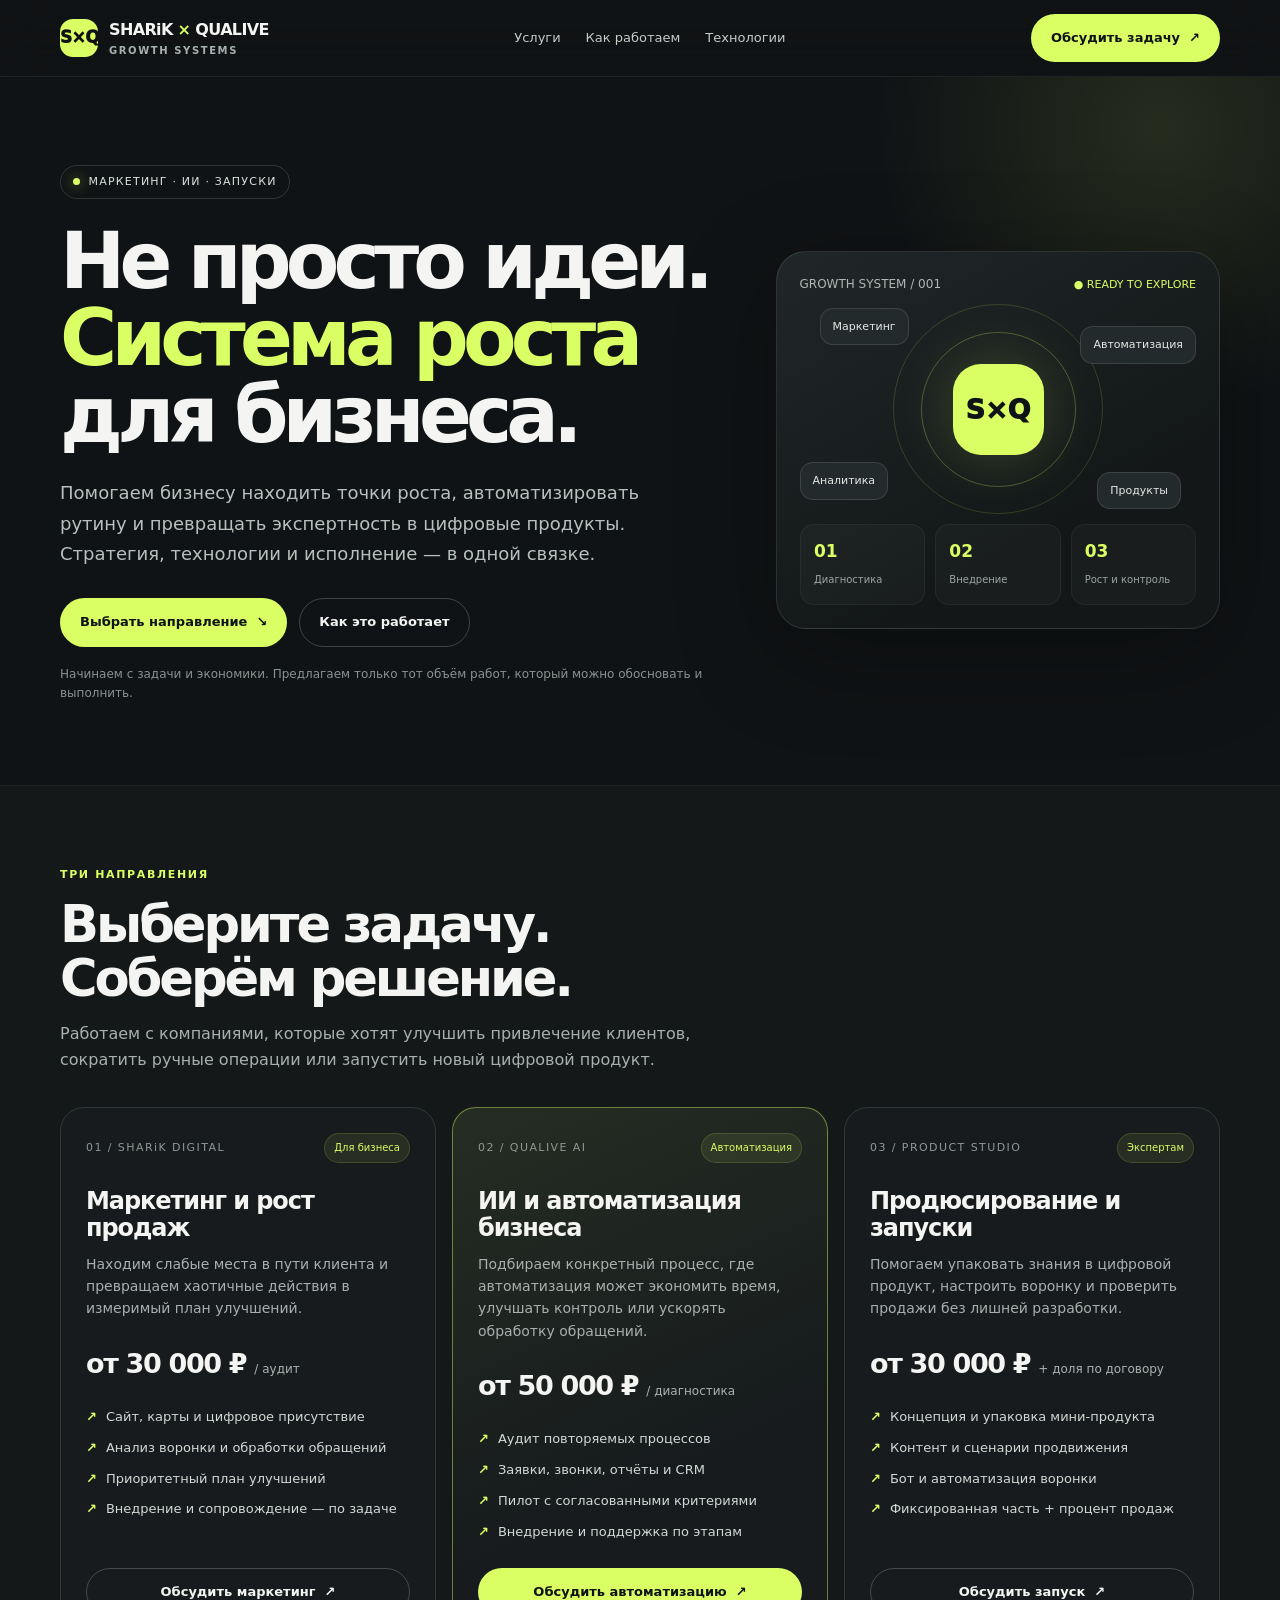
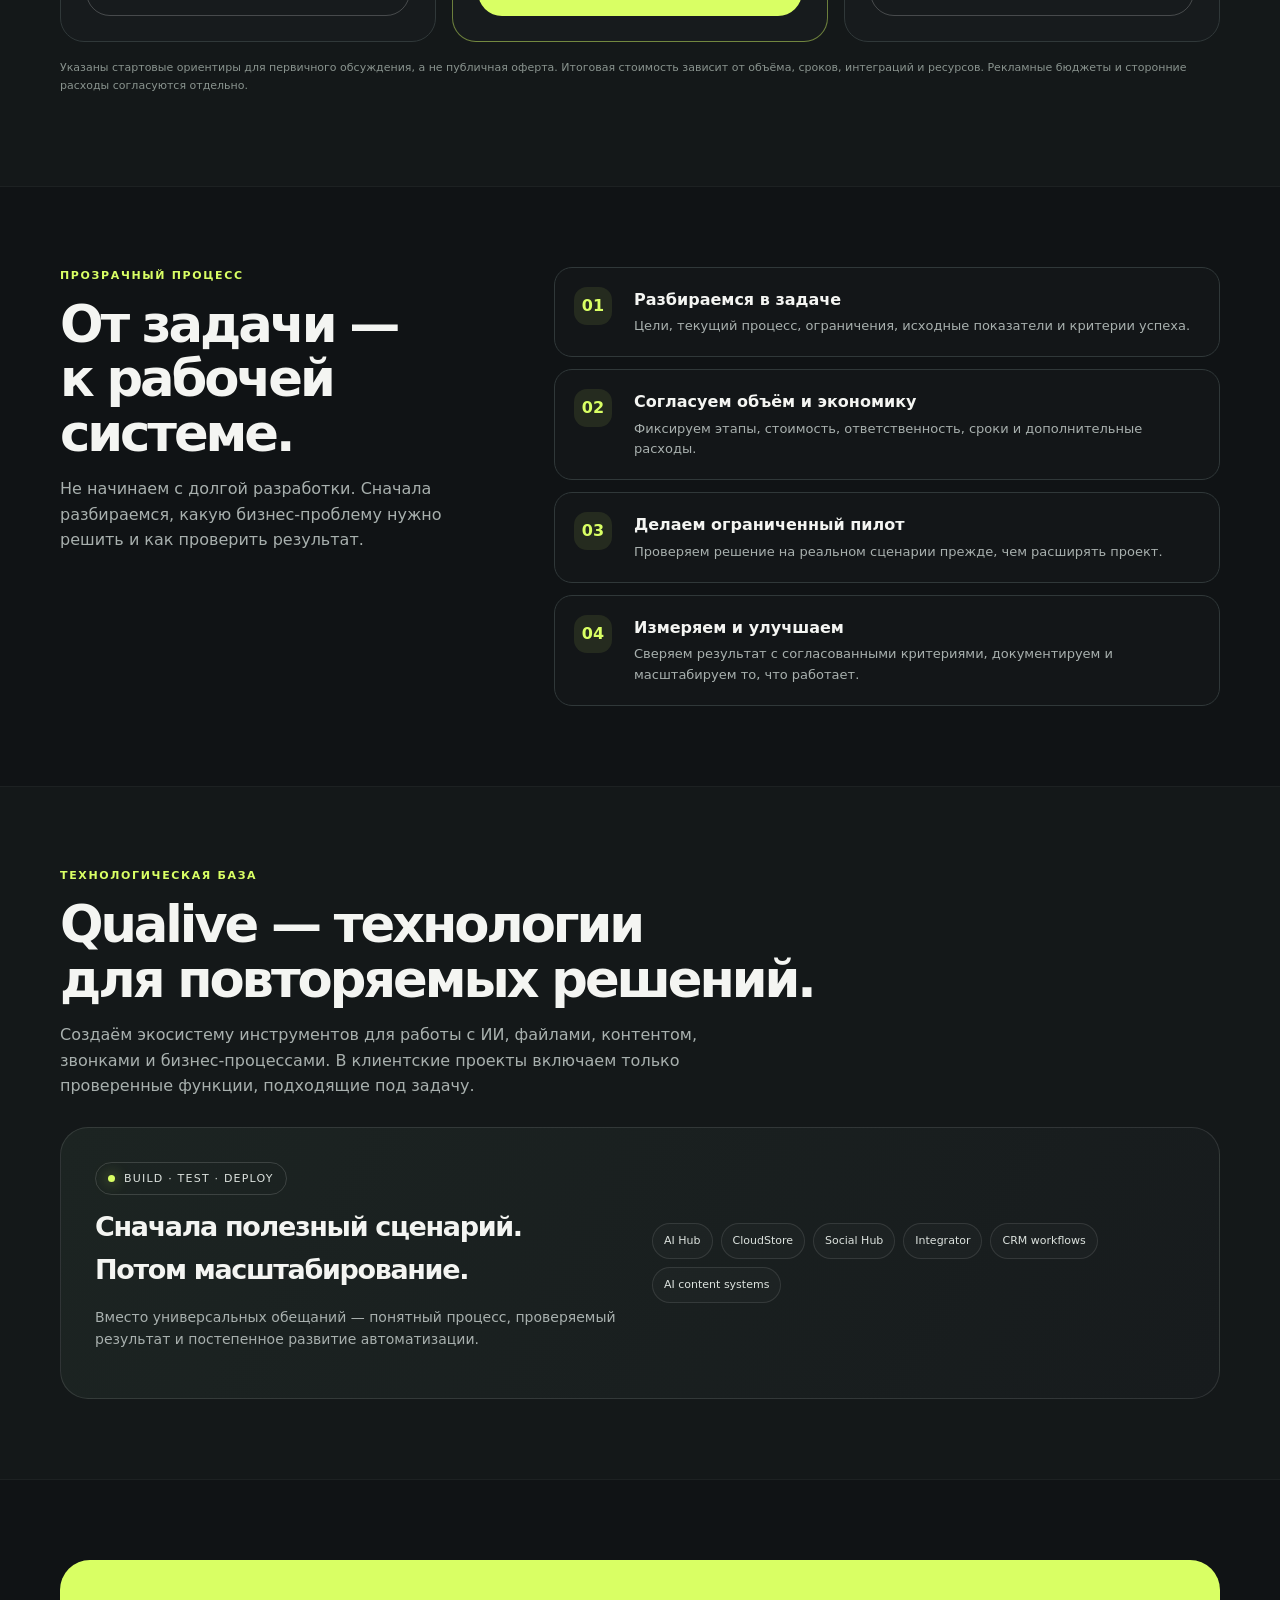
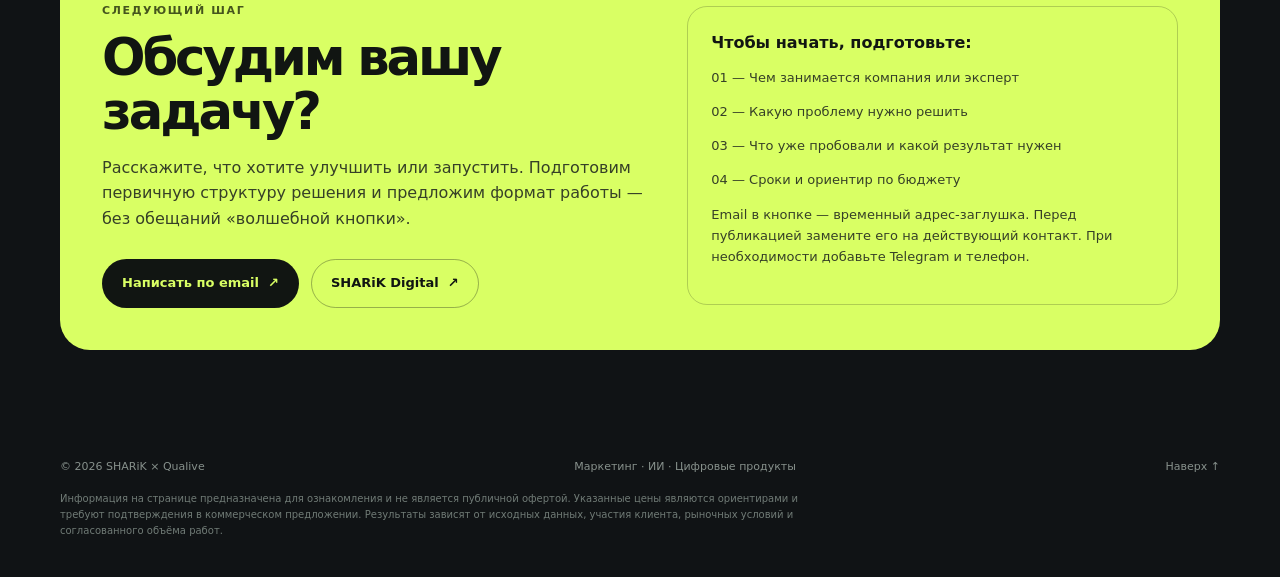
==== index.html @ 7f027841 "feat: add responsive commercial landing page for three offers" ====
<!doctype html>
<html lang="ru">
<head>
<meta charset="utf-8">
<meta name="viewport" content="width=device-width, initial-scale=1">
<meta name="theme-color" content="#101315">
<meta name="description" content="SHARiK × Qualive — маркетинг, ИИ-автоматизация и продюсирование цифровых продуктов для бизнеса.">
<title>SHARiK × Qualive — рост бизнеса</title>
<style>
:root{--bg:#101315;--panel:#171b1d;--panel2:#1d2325;--text:#f4f5f2;--muted:#a8b0ae;--line:#303839;--lime:#d9ff64;--mint:#a6e8ce;--white:#fff;--radius:24px;--max:1160px}
*{box-sizing:border-box}html{scroll-behavior:smooth}body{margin:0;background:var(--bg);color:var(--text);font:16px/1.6 Inter,ui-sans-serif,system-ui,-apple-system,BlinkMacSystemFont,"Segoe UI",sans-serif}a{color:inherit;text-decoration:none}.wrap{width:min(var(--max),calc(100% - 40px));margin:auto}.top{position:sticky;top:0;z-index:20;background:rgba(16,19,21,.88);backdrop-filter:blur(18px);border-bottom:1px solid #ffffff12}.nav{height:76px;display:flex;align-items:center;justify-content:space-between;gap:20px}.brand{display:flex;align-items:center;gap:11px;font-weight:800;letter-spacing:-.04em}.mark{display:grid;place-items:center;width:38px;height:38px;border-radius:13px;background:var(--lime);color:#111;font-weight:950;font-size:17px}.brand small{display:block;color:var(--muted);font-size:10px;letter-spacing:.16em;text-transform:uppercase;font-weight:700}.links{display:flex;align-items:center;gap:25px;color:#c5ccca;font-size:13px}.links a:hover,.textlink:hover{color:var(--lime)}.navcta,.btn{display:inline-flex;justify-content:center;align-items:center;gap:9px;border-radius:999px;padding:13px 19px;font-weight:750;font-size:13px;transition:.2s;border:1px solid transparent}.navcta,.btn.primary{background:var(--lime);color:#101315}.btn:hover,.navcta:hover{transform:translateY(-2px)}.btn.secondary{border-color:#ffffff35;color:var(--text)}.hero{padding:88px 0 70px;position:relative;overflow:hidden}.hero:before{content:"";position:absolute;width:600px;height:600px;border-radius:50%;background:radial-gradient(circle,#d9ff641b,transparent 67%);right:-180px;top:-250px;pointer-events:none}.eyebrow{display:inline-flex;align-items:center;gap:9px;border:1px solid #ffffff25;border-radius:999px;padding:7px 12px;color:#dce2de;font-size:11px;letter-spacing:.11em;text-transform:uppercase}.dot{width:7px;height:7px;border-radius:50%;background:var(--lime);box-shadow:0 0 14px #d9ff64a0}.hero-grid{display:grid;grid-template-columns:1.2fr .8fr;gap:50px;align-items:center}.hero h1{font-size:clamp(44px,6.3vw,78px);line-height:.99;letter-spacing:-.075em;max-width:780px;margin:24px 0}.hero h1 em{font-style:normal;color:var(--lime)}.lead{color:#b8c0bd;max-width:620px;font-size:18px;line-height:1.7}.actions{display:flex;gap:12px;flex-wrap:wrap;margin-top:28px}.note{color:#89928f;font-size:12px;margin-top:18px}.visual{border:1px solid #ffffff1b;border-radius:30px;background:linear-gradient(150deg,#202728,#131718 70%);padding:23px;position:relative;box-shadow:0 25px 100px #0005}.visual-head{display:flex;justify-content:space-between;align-items:center;color:#aeb7b3;font-size:12px}.status{color:var(--lime);font-size:11px}.orbit{height:230px;display:grid;place-items:center;position:relative}.ring{position:absolute;border:1px solid #d9ff6428;border-radius:50%;width:210px;height:210px}.ring.r2{width:155px;height:155px;border-color:#d9ff6445}.core{width:91px;height:91px;border-radius:28px;background:var(--lime);color:#101315;display:grid;place-items:center;font-weight:950;font-size:27px;box-shadow:0 0 60px #d9ff6433;z-index:2}.node{position:absolute;background:#222a2b;border:1px solid #ffffff1e;border-radius:13px;padding:9px 12px;font-size:11px;color:#e4e9e5}.n1{top:14px;left:20px}.n2{top:32px;right:0}.n3{bottom:24px;left:0}.n4{bottom:15px;right:15px}.metrics{display:grid;grid-template-columns:repeat(3,1fr);gap:10px}.metric{background:#ffffff07;border:1px solid #ffffff0c;border-radius:14px;padding:13px}.metric b{display:block;font-size:17px;color:var(--lime)}.metric span{font-size:10px;color:#9ca6a2}.section{padding:80px 0}.section.alt{background:#141819;border-block:1px solid #ffffff0a}.kicker{color:var(--lime);font-size:11px;text-transform:uppercase;letter-spacing:.15em;font-weight:800}.section h2{font-size:clamp(32px,4vw,52px);line-height:1.06;letter-spacing:-.06em;margin:13px 0 16px}.sub{max-width:680px;color:var(--muted);font-size:16px}.cards{display:grid;grid-template-columns:repeat(3,1fr);gap:16px;margin-top:34px}.card{background:var(--panel);border:1px solid var(--line);border-radius:var(--radius);padding:25px;display:flex;flex-direction:column;min-height:100%;position:relative;overflow:hidden}.card.featured{border-color:#d9ff6470;background:linear-gradient(155deg,#252d23,#171b1d 65%)}.card-top{display:flex;justify-content:space-between;align-items:center;gap:10px}.num{font-size:11px;color:#8e9994;letter-spacing:.13em}.pill{font-size:10px;padding:6px 9px;border-radius:999px;background:#d9ff6415;color:var(--lime);border:1px solid #d9ff6427}.card h3{font-size:24px;letter-spacing:-.045em;line-height:1.15;margin:25px 0 10px}.card p{color:var(--muted);font-size:14px;margin:0 0 17px}.price{font-size:27px;font-weight:850;letter-spacing:-.05em;margin:5px 0}.price small{font-size:12px;letter-spacing:0;color:#aab4af;font-weight:500}.list{padding:0;margin:17px 0 25px;list-style:none;display:grid;gap:10px;color:#d3d9d5;font-size:13px}.list li{display:flex;gap:9px}.list li:before{content:"↗";color:var(--lime);font-weight:800}.card .btn{margin-top:auto;width:100%}.disclaimer{color:#89938e;font-size:11px;margin-top:17px}.split{display:grid;grid-template-columns:.8fr 1.2fr;gap:50px;align-items:start}.steps{display:grid;gap:12px}.step{display:grid;grid-template-columns:45px 1fr;gap:15px;padding:19px;border:1px solid var(--line);border-radius:18px;background:#ffffff03}.stepno{width:38px;height:38px;border-radius:13px;background:#d9ff6417;color:var(--lime);display:grid;place-items:center;font-weight:800}.step h3{margin:0 0 4px;font-size:16px}.step p{margin:0;color:var(--muted);font-size:13px}.qualive{display:grid;grid-template-columns:1fr 1fr;gap:24px;align-items:center;border:1px solid #ffffff1c;background:linear-gradient(120deg,#1c2422,#171b1d);border-radius:28px;padding:34px;margin-top:28px}.qualive h3{font-size:27px;letter-spacing:-.05em;margin:10px 0}.chips{display:flex;flex-wrap:wrap;gap:8px}.chip{padding:8px 11px;border:1px solid #ffffff1b;background:#ffffff05;border-radius:999px;font-size:11px;color:#dce2de}.contact{display:grid;grid-template-columns:1fr .9fr;gap:40px;align-items:center;border-radius:30px;background:var(--lime);color:#111512;padding:42px}.contact .kicker{color:#45551d}.contact h2{margin-top:10px}.contact p{color:#364027;max-width:570px}.contact .btn.primary{background:#111512;color:var(--lime)}.contact .btn.secondary{border-color:#11151255;color:#111512}.contact-card{border:1px solid #11151235;border-radius:20px;padding:23px}.contact-card p{font-size:13px}.contact-card code{font-size:12px;word-break:break-all}.footer{padding:28px 0;color:#87918c;font-size:11px}.footer-inner{display:flex;justify-content:space-between;gap:20px;flex-wrap:wrap}.fineprint{max-width:780px;color:#707b76;font-size:10px;line-height:1.6;margin-top:15px}.reveal{animation:rise .7s both}@keyframes rise{from{opacity:0;transform:translateY(15px)}to{opacity:1;transform:translateY(0)}}@media(max-width:850px){.hero-grid,.split,.contact{grid-template-columns:1fr}.hero{padding-top:58px}.visual{max-width:540px}.cards{grid-template-columns:1fr}.card{min-height:unset}.qualive{grid-template-columns:1fr}.links{display:none}.section{padding:58px 0}.contact{padding:28px}.hero h1{font-size:clamp(43px,12vw,68px)}}@media(prefers-reduced-motion:reduce){*{scroll-behavior:auto!important;animation:none!important;transition:none!important}}
</style>
</head>
<body>
<header class="top"><div class="wrap nav">
<a class="brand" href="#top" aria-label="SHARiK Qualive — на главную"><span class="mark">S×Q</span><span>SHARiK <span style="color:var(--lime)">×</span> QUALIVE<small>growth systems</small></span></a>
<nav class="links" aria-label="Основная навигация"><a href="#offers">Услуги</a><a href="#process">Как работаем</a><a href="#qualive">Технологии</a></nav>
<a class="navcta" href="#contact">Обсудить задачу <span>↗</span></a>
</div></header>
<main id="top">
<section class="hero"><div class="wrap hero-grid">
<div class="reveal"><div class="eyebrow"><span class="dot"></span> Маркетинг · ИИ · Запуски</div>
<h1>Не просто идеи.<br><em>Система роста</em><br>для бизнеса.</h1>
<p class="lead">Помогаем бизнесу находить точки роста, автоматизировать рутину и превращать экспертность в цифровые продукты. Стратегия, технологии и исполнение — в одной связке.</p>
<div class="actions"><a class="btn primary" href="#offers">Выбрать направление <span>↘</span></a><a class="btn secondary" href="#process">Как это работает</a></div>
<p class="note">Начинаем с задачи и экономики. Предлагаем только тот объём работ, который можно обосновать и выполнить.</p></div>
<div class="visual reveal" aria-label="Схема работы маркетинга, автоматизации и продуктов"><div class="visual-head"><span>GROWTH SYSTEM / 001</span><span class="status">● READY TO EXPLORE</span></div>
<div class="orbit"><div class="ring"></div><div class="ring r2"></div><div class="core">S×Q</div><span class="node n1">Маркетинг</span><span class="node n2">Автоматизация</span><span class="node n3">Аналитика</span><span class="node n4">Продукты</span></div>
<div class="metrics"><div class="metric"><b>01</b><span>Диагностика</span></div><div class="metric"><b>02</b><span>Внедрение</span></div><div class="metric"><b>03</b><span>Рост и контроль</span></div></div></div>
</div></section>
<section class="section alt" id="offers"><div class="wrap"><div class="kicker">Три направления</div><h2>Выберите задачу.<br>Соберём решение.</h2><p class="sub">Работаем с компаниями, которые хотят улучшить привлечение клиентов, сократить ручные операции или запустить новый цифровой продукт.</p>
<div class="cards">
<article class="card"><div class="card-top"><span class="num">01 / SHARiK DIGITAL</span><span class="pill">Для бизнеса</span></div><h3>Маркетинг и рост продаж</h3><p>Находим слабые места в пути клиента и превращаем хаотичные действия в измеримый план улучшений.</p><div class="price">от 30 000 ₽ <small>/ аудит</small></div><ul class="list"><li>Сайт, карты и цифровое присутствие</li><li>Анализ воронки и обработки обращений</li><li>Приоритетный план улучшений</li><li>Внедрение и сопровождение — по задаче</li></ul><a class="btn secondary" href="#contact" data-offer="Маркетинг и рост продаж">Обсудить маркетинг <span>↗</span></a></article>
<article class="card featured"><div class="card-top"><span class="num">02 / QUALIVE AI</span><span class="pill">Автоматизация</span></div><h3>ИИ и автоматизация бизнеса</h3><p>Подбираем конкретный процесс, где автоматизация может экономить время, улучшать контроль или ускорять обработку обращений.</p><div class="price">от 50 000 ₽ <small>/ диагностика</small></div><ul class="list"><li>Аудит повторяемых процессов</li><li>Заявки, звонки, отчёты и CRM</li><li>Пилот с согласованными критериями</li><li>Внедрение и поддержка по этапам</li></ul><a class="btn primary" href="#contact" data-offer="ИИ и автоматизация бизнеса">Обсудить автоматизацию <span>↗</span></a></article>
<article class="card"><div class="card-top"><span class="num">03 / PRODUCT STUDIO</span><span class="pill">Экспертам</span></div><h3>Продюсирование и запуски</h3><p>Помогаем упаковать знания в цифровой продукт, настроить воронку и проверить продажи без лишней разработки.</p><div class="price">от 30 000 ₽ <small>+ доля по договору</small></div><ul class="list"><li>Концепция и упаковка мини-продукта</li><li>Контент и сценарии продвижения</li><li>Бот и автоматизация воронки</li><li>Фиксированная часть + процент продаж</li></ul><a class="btn secondary" href="#contact" data-offer="Продюсирование и запуски">Обсудить запуск <span>↗</span></a></article>
</div><p class="disclaimer">Указаны стартовые ориентиры для первичного обсуждения, а не публичная оферта. Итоговая стоимость зависит от объёма, сроков, интеграций и ресурсов. Рекламные бюджеты и сторонние расходы согласуются отдельно.</p>
</div></section>
<section class="section" id="process"><div class="wrap split"><div><div class="kicker">Прозрачный процесс</div><h2>От задачи —<br>к рабочей системе.</h2><p class="sub">Не начинаем с долгой разработки. Сначала разбираемся, какую бизнес-проблему нужно решить и как проверить результат.</p></div>
<div class="steps">
<div class="step"><div class="stepno">01</div><div><h3>Разбираемся в задаче</h3><p>Цели, текущий процесс, ограничения, исходные показатели и критерии успеха.</p></div></div>
<div class="step"><div class="stepno">02</div><div><h3>Согласуем объём и экономику</h3><p>Фиксируем этапы, стоимость, ответственность, сроки и дополнительные расходы.</p></div></div>
<div class="step"><div class="stepno">03</div><div><h3>Делаем ограниченный пилот</h3><p>Проверяем решение на реальном сценарии прежде, чем расширять проект.</p></div></div>
<div class="step"><div class="stepno">04</div><div><h3>Измеряем и улучшаем</h3><p>Сверяем результат с согласованными критериями, документируем и масштабируем то, что работает.</p></div></div>
</div></div></section>
<section class="section alt" id="qualive"><div class="wrap"><div class="kicker">Технологическая база</div><h2>Qualive — технологии<br>для повторяемых решений.</h2><p class="sub">Создаём экосистему инструментов для работы с ИИ, файлами, контентом, звонками и бизнес-процессами. В клиентские проекты включаем только проверенные функции, подходящие под задачу.</p>
<div class="qualive"><div><div class="eyebrow"><span class="dot"></span> BUILD · TEST · DEPLOY</div><h3>Сначала полезный сценарий.<br>Потом масштабирование.</h3><p class="sub" style="font-size:14px">Вместо универсальных обещаний — понятный процесс, проверяемый результат и постепенное развитие автоматизации.</p></div><div class="chips"><span class="chip">AI Hub</span><span class="chip">CloudStore</span><span class="chip">Social Hub</span><span class="chip">Integrator</span><span class="chip">CRM workflows</span><span class="chip">AI content systems</span></div></div>
</div></section>
<section class="section"><div class="wrap"><div class="contact" id="contact"><div><div class="kicker">Следующий шаг</div><h2>Обсудим вашу<br>задачу?</h2><p>Расскажите, что хотите улучшить или запустить. Подготовим первичную структуру решения и предложим формат работы — без обещаний «волшебной кнопки».</p><div class="actions"><a class="btn primary" href="mailto:hello@sharik-digital.ru?subject=Запрос%20на%20консультацию">Написать по email <span>↗</span></a><a class="btn secondary" href="https://sharik-digital.ru/" target="_blank" rel="noopener">SHARiK Digital <span>↗</span></a></div></div>
<div class="contact-card"><strong>Чтобы начать, подготовьте:</strong><p>01 — Чем занимается компания или эксперт</p><p>02 — Какую проблему нужно решить</p><p>03 — Что уже пробовали и какой результат нужен</p><p>04 — Сроки и ориентир по бюджету</p><p class="fineprint" style="color:#364027">Email в кнопке — временный адрес-заглушка. Перед публикацией замените его на действующий контакт. При необходимости добавьте Telegram и телефон.</p></div>
</div></div></section>
</main>
<footer class="footer"><div class="wrap"><div class="footer-inner"><span>© 2026 SHARiK × Qualive</span><span>Маркетинг · ИИ · Цифровые продукты</span><a class="textlink" href="#top">Наверх ↑</a></div><p class="fineprint">Информация на странице предназначена для ознакомления и не является публичной офертой. Указанные цены являются ориентирами и требуют подтверждения в коммерческом предложении. Результаты зависят от исходных данных, участия клиента, рыночных условий и согласованного объёма работ.</p></div></footer>
<script>
document.querySelectorAll('[data-offer]').forEach(function(link){link.addEventListener('click',function(){var offer=link.getAttribute('data-offer');var mail=document.querySelector('.contact a[href^="mailto:"]');if(mail){mail.href='mailto:hello@sharik-digital.ru?subject='+encodeURIComponent('Запрос: '+offer);}})});
</script>
</body>
</html>
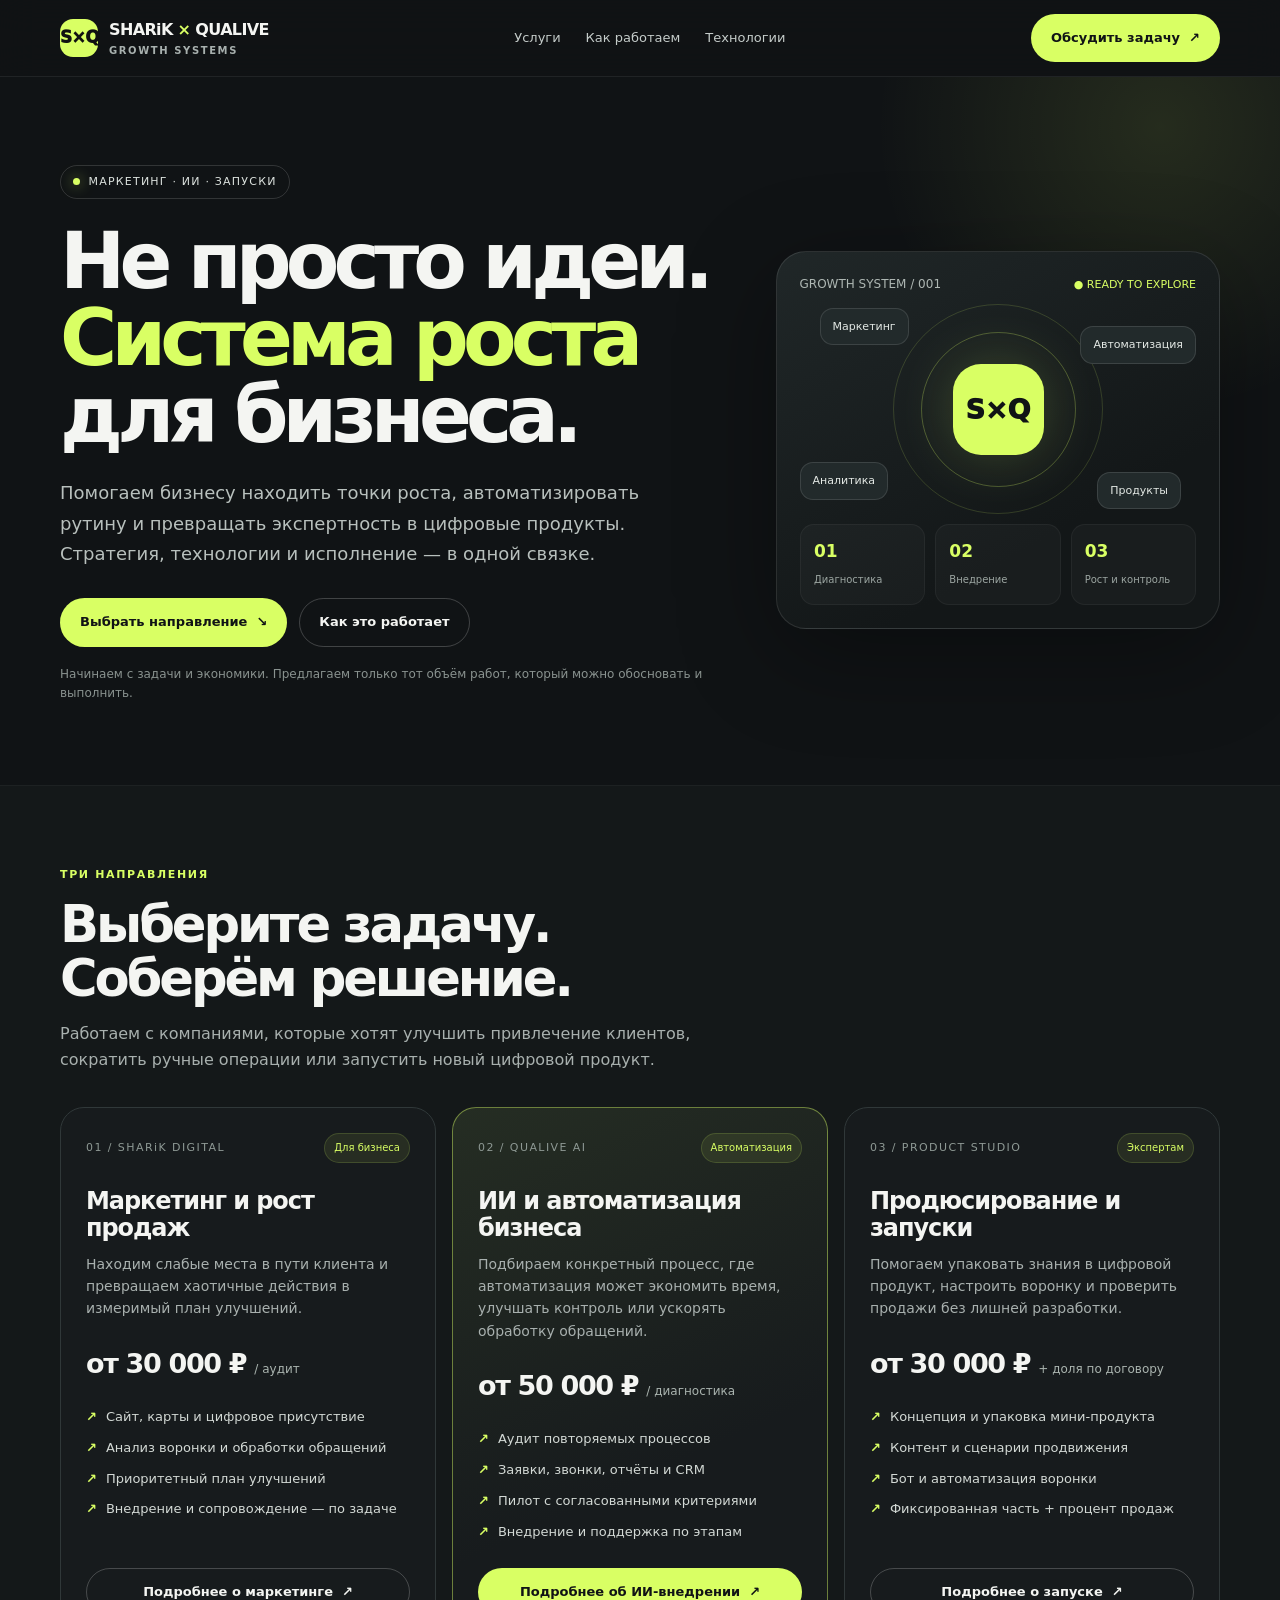
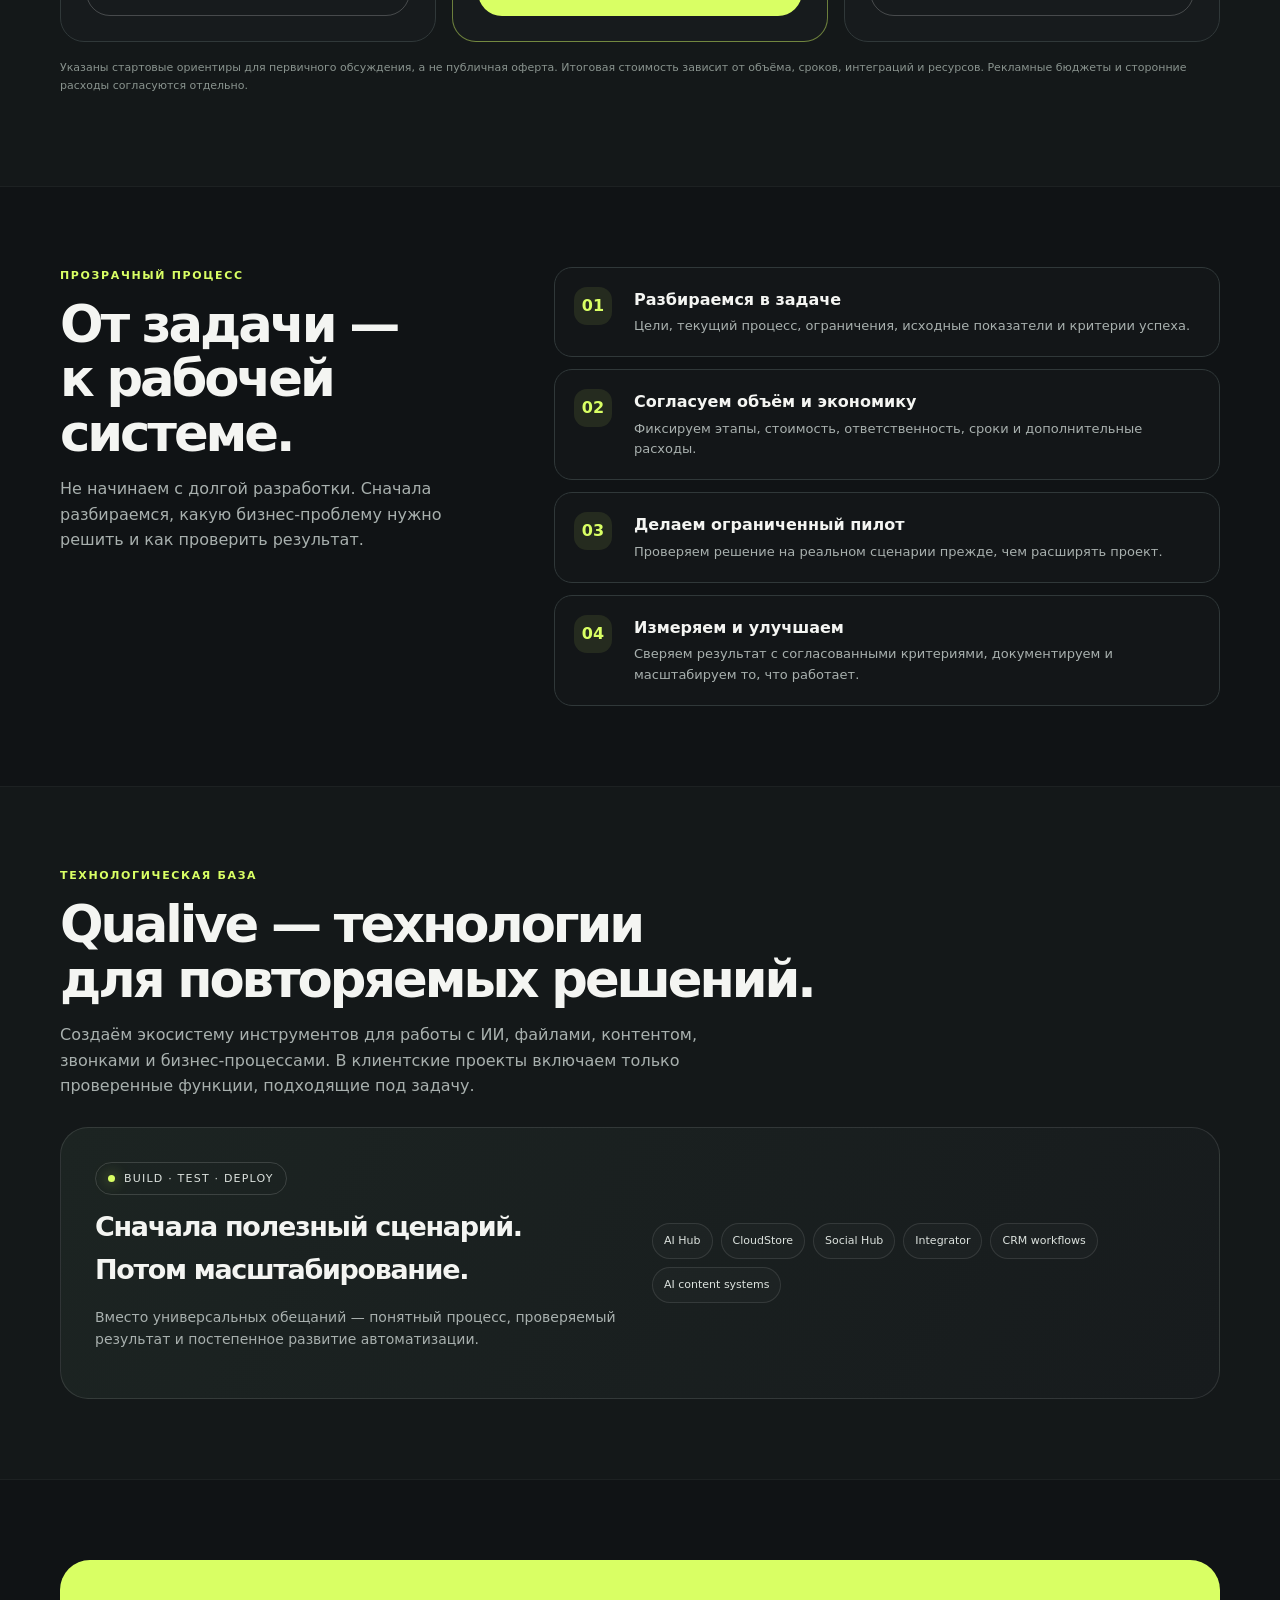
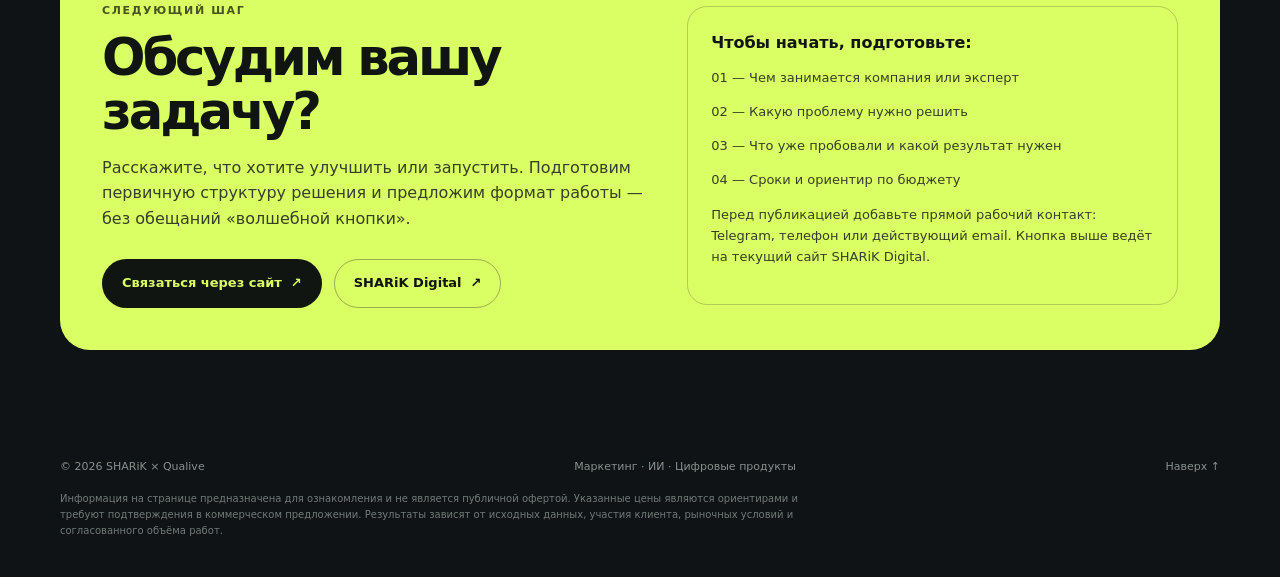
==== commit d391a989: "fix: connect offer cards and remove placeholder email" ====
--- a/index.html
+++ b/index.html
@@ -30,9 +30,9 @@
 </div></section>
 <section class="section alt" id="offers"><div class="wrap"><div class="kicker">Три направления</div><h2>Выберите задачу.<br>Соберём решение.</h2><p class="sub">Работаем с компаниями, которые хотят улучшить привлечение клиентов, сократить ручные операции или запустить новый цифровой продукт.</p>
 <div class="cards">
-<article class="card"><div class="card-top"><span class="num">01 / SHARiK DIGITAL</span><span class="pill">Для бизнеса</span></div><h3>Маркетинг и рост продаж</h3><p>Находим слабые места в пути клиента и превращаем хаотичные действия в измеримый план улучшений.</p><div class="price">от 30 000 ₽ <small>/ аудит</small></div><ul class="list"><li>Сайт, карты и цифровое присутствие</li><li>Анализ воронки и обработки обращений</li><li>Приоритетный план улучшений</li><li>Внедрение и сопровождение — по задаче</li></ul><a class="btn secondary" href="#contact" data-offer="Маркетинг и рост продаж">Обсудить маркетинг <span>↗</span></a></article>
-<article class="card featured"><div class="card-top"><span class="num">02 / QUALIVE AI</span><span class="pill">Автоматизация</span></div><h3>ИИ и автоматизация бизнеса</h3><p>Подбираем конкретный процесс, где автоматизация может экономить время, улучшать контроль или ускорять обработку обращений.</p><div class="price">от 50 000 ₽ <small>/ диагностика</small></div><ul class="list"><li>Аудит повторяемых процессов</li><li>Заявки, звонки, отчёты и CRM</li><li>Пилот с согласованными критериями</li><li>Внедрение и поддержка по этапам</li></ul><a class="btn primary" href="#contact" data-offer="ИИ и автоматизация бизнеса">Обсудить автоматизацию <span>↗</span></a></article>
-<article class="card"><div class="card-top"><span class="num">03 / PRODUCT STUDIO</span><span class="pill">Экспертам</span></div><h3>Продюсирование и запуски</h3><p>Помогаем упаковать знания в цифровой продукт, настроить воронку и проверить продажи без лишней разработки.</p><div class="price">от 30 000 ₽ <small>+ доля по договору</small></div><ul class="list"><li>Концепция и упаковка мини-продукта</li><li>Контент и сценарии продвижения</li><li>Бот и автоматизация воронки</li><li>Фиксированная часть + процент продаж</li></ul><a class="btn secondary" href="#contact" data-offer="Продюсирование и запуски">Обсудить запуск <span>↗</span></a></article>
+<article class="card"><div class="card-top"><span class="num">01 / SHARiK DIGITAL</span><span class="pill">Для бизнеса</span></div><h3>Маркетинг и рост продаж</h3><p>Находим слабые места в пути клиента и превращаем хаотичные действия в измеримый план улучшений.</p><div class="price">от 30 000 ₽ <small>/ аудит</small></div><ul class="list"><li>Сайт, карты и цифровое присутствие</li><li>Анализ воронки и обработки обращений</li><li>Приоритетный план улучшений</li><li>Внедрение и сопровождение — по задаче</li></ul><a class="btn secondary" href="dentistry.html">Подробнее о маркетинге <span>↗</span></a></article>
+<article class="card featured"><div class="card-top"><span class="num">02 / QUALIVE AI</span><span class="pill">Автоматизация</span></div><h3>ИИ и автоматизация бизнеса</h3><p>Подбираем конкретный процесс, где автоматизация может экономить время, улучшать контроль или ускорять обработку обращений.</p><div class="price">от 50 000 ₽ <small>/ диагностика</small></div><ul class="list"><li>Аудит повторяемых процессов</li><li>Заявки, звонки, отчёты и CRM</li><li>Пилот с согласованными критериями</li><li>Внедрение и поддержка по этапам</li></ul><a class="btn primary" href="ai-automation.html">Подробнее об ИИ-внедрении <span>↗</span></a></article>
+<article class="card"><div class="card-top"><span class="num">03 / PRODUCT STUDIO</span><span class="pill">Экспертам</span></div><h3>Продюсирование и запуски</h3><p>Помогаем упаковать знания в цифровой продукт, настроить воронку и проверить продажи без лишней разработки.</p><div class="price">от 30 000 ₽ <small>+ доля по договору</small></div><ul class="list"><li>Концепция и упаковка мини-продукта</li><li>Контент и сценарии продвижения</li><li>Бот и автоматизация воронки</li><li>Фиксированная часть + процент продаж</li></ul><a class="btn secondary" href="producer.html">Подробнее о запуске <span>↗</span></a></article>
 </div><p class="disclaimer">Указаны стартовые ориентиры для первичного обсуждения, а не публичная оферта. Итоговая стоимость зависит от объёма, сроков, интеграций и ресурсов. Рекламные бюджеты и сторонние расходы согласуются отдельно.</p>
 </div></section>
 <section class="section" id="process"><div class="wrap split"><div><div class="kicker">Прозрачный процесс</div><h2>От задачи —<br>к рабочей системе.</h2><p class="sub">Не начинаем с долгой разработки. Сначала разбираемся, какую бизнес-проблему нужно решить и как проверить результат.</p></div>
@@ -45,13 +45,11 @@
 <section class="section alt" id="qualive"><div class="wrap"><div class="kicker">Технологическая база</div><h2>Qualive — технологии<br>для повторяемых решений.</h2><p class="sub">Создаём экосистему инструментов для работы с ИИ, файлами, контентом, звонками и бизнес-процессами. В клиентские проекты включаем только проверенные функции, подходящие под задачу.</p>
 <div class="qualive"><div><div class="eyebrow"><span class="dot"></span> BUILD · TEST · DEPLOY</div><h3>Сначала полезный сценарий.<br>Потом масштабирование.</h3><p class="sub" style="font-size:14px">Вместо универсальных обещаний — понятный процесс, проверяемый результат и постепенное развитие автоматизации.</p></div><div class="chips"><span class="chip">AI Hub</span><span class="chip">CloudStore</span><span class="chip">Social Hub</span><span class="chip">Integrator</span><span class="chip">CRM workflows</span><span class="chip">AI content systems</span></div></div>
 </div></section>
-<section class="section"><div class="wrap"><div class="contact" id="contact"><div><div class="kicker">Следующий шаг</div><h2>Обсудим вашу<br>задачу?</h2><p>Расскажите, что хотите улучшить или запустить. Подготовим первичную структуру решения и предложим формат работы — без обещаний «волшебной кнопки».</p><div class="actions"><a class="btn primary" href="mailto:hello@sharik-digital.ru?subject=Запрос%20на%20консультацию">Написать по email <span>↗</span></a><a class="btn secondary" href="https://sharik-digital.ru/" target="_blank" rel="noopener">SHARiK Digital <span>↗</span></a></div></div>
-<div class="contact-card"><strong>Чтобы начать, подготовьте:</strong><p>01 — Чем занимается компания или эксперт</p><p>02 — Какую проблему нужно решить</p><p>03 — Что уже пробовали и какой результат нужен</p><p>04 — Сроки и ориентир по бюджету</p><p class="fineprint" style="color:#364027">Email в кнопке — временный адрес-заглушка. Перед публикацией замените его на действующий контакт. При необходимости добавьте Telegram и телефон.</p></div>
+<section class="section"><div class="wrap"><div class="contact" id="contact"><div><div class="kicker">Следующий шаг</div><h2>Обсудим вашу<br>задачу?</h2><p>Расскажите, что хотите улучшить или запустить. Подготовим первичную структуру решения и предложим формат работы — без обещаний «волшебной кнопки».</p><div class="actions"><a class="btn primary" href="https://sharik-digital.ru/">Связаться через сайт <span>↗</span></a><a class="btn secondary" href="https://sharik-digital.ru/" target="_blank" rel="noopener">SHARiK Digital <span>↗</span></a></div></div>
+<div class="contact-card"><strong>Чтобы начать, подготовьте:</strong><p>01 — Чем занимается компания или эксперт</p><p>02 — Какую проблему нужно решить</p><p>03 — Что уже пробовали и какой результат нужен</p><p>04 — Сроки и ориентир по бюджету</p><p class="fineprint" style="color:#364027">Перед публикацией добавьте прямой рабочий контакт: Telegram, телефон или действующий email. Кнопка выше ведёт на текущий сайт SHARiK Digital.</p></div>
 </div></div></section>
 </main>
 <footer class="footer"><div class="wrap"><div class="footer-inner"><span>© 2026 SHARiK × Qualive</span><span>Маркетинг · ИИ · Цифровые продукты</span><a class="textlink" href="#top">Наверх ↑</a></div><p class="fineprint">Информация на странице предназначена для ознакомления и не является публичной офертой. Указанные цены являются ориентирами и требуют подтверждения в коммерческом предложении. Результаты зависят от исходных данных, участия клиента, рыночных условий и согласованного объёма работ.</p></div></footer>
-<script>
-document.querySelectorAll('[data-offer]').forEach(function(link){link.addEventListener('click',function(){var offer=link.getAttribute('data-offer');var mail=document.querySelector('.contact a[href^="mailto:"]');if(mail){mail.href='mailto:hello@sharik-digital.ru?subject='+encodeURIComponent('Запрос: '+offer);}})});
-</script>
+
 </body>
 </html>
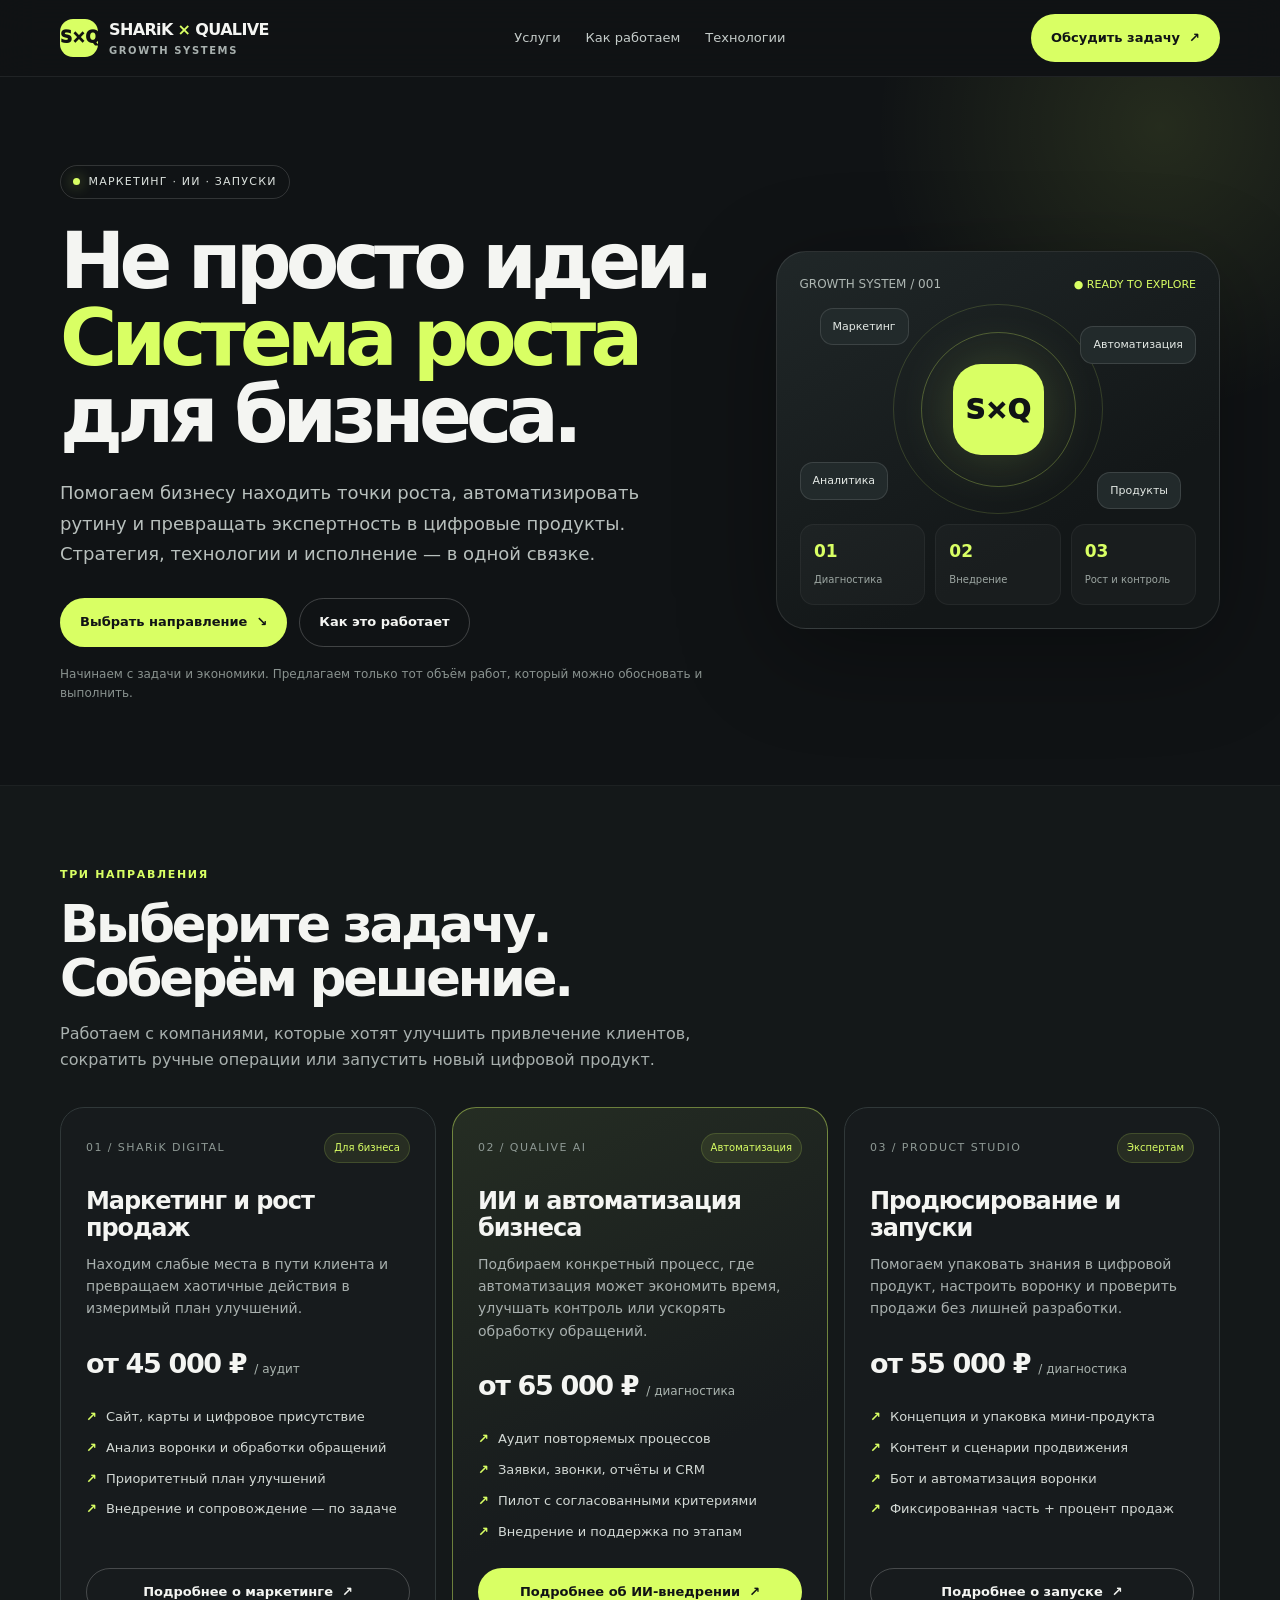
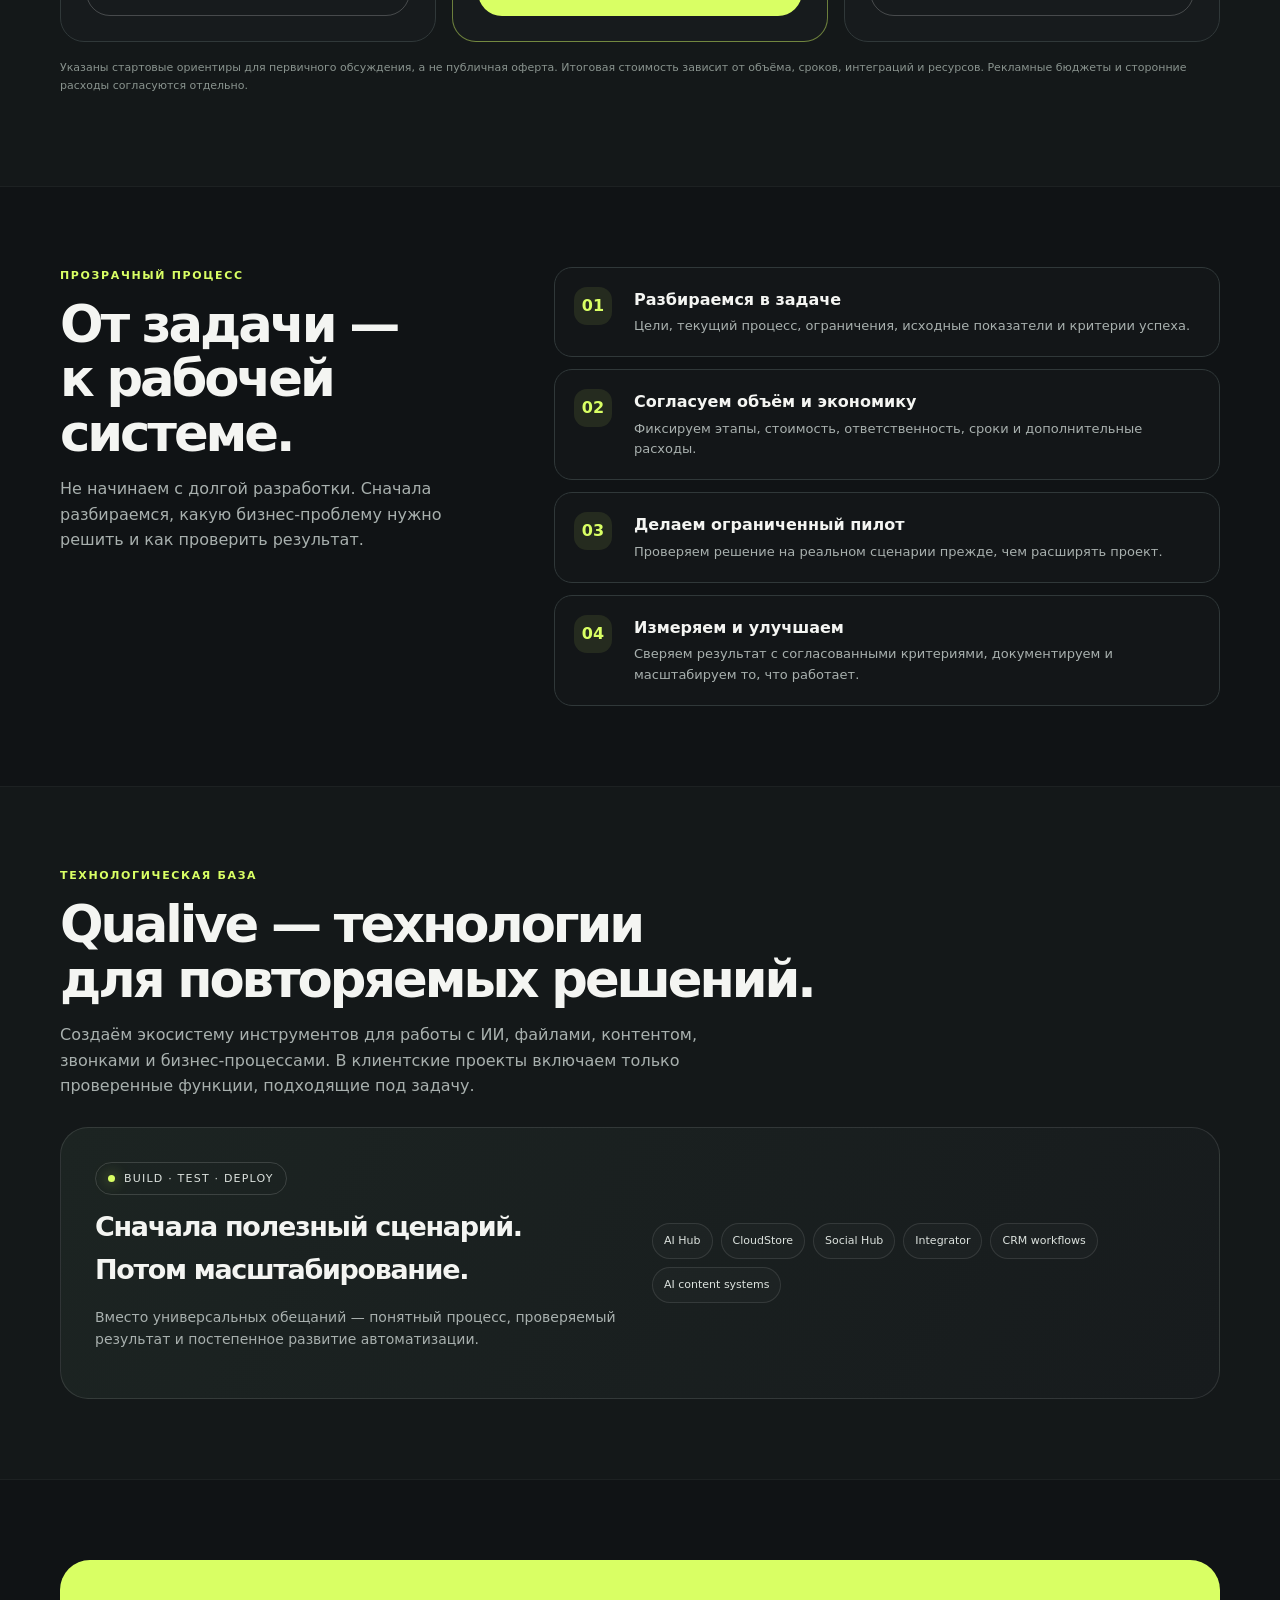
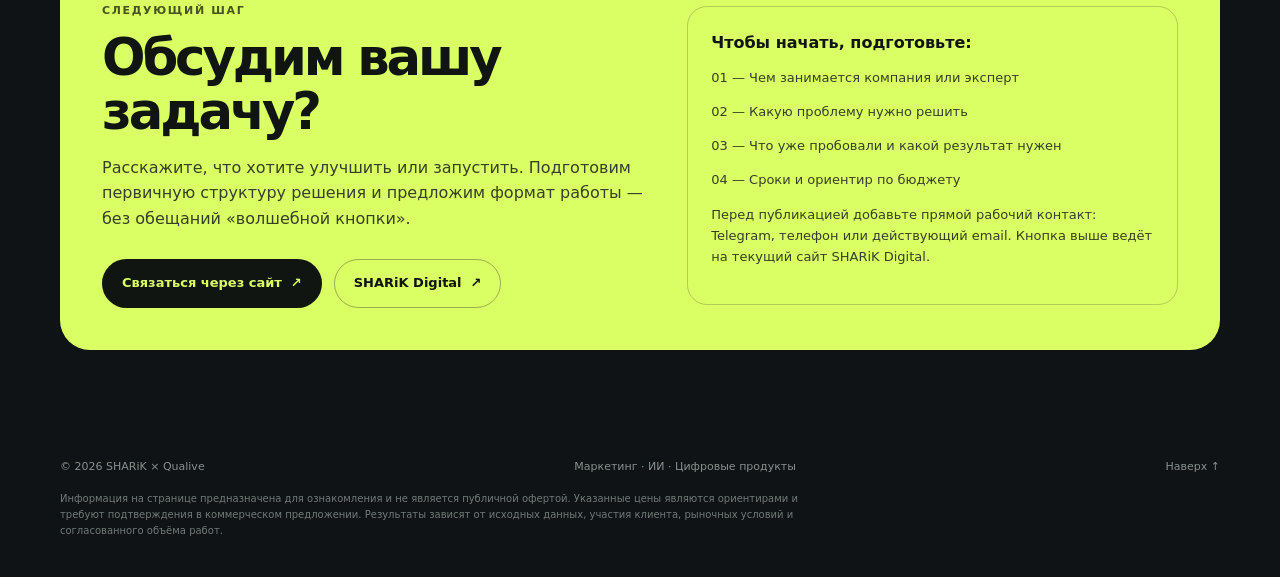
==== commit 58f6e766: "Align landing page entry prices with premium offer strategy" ====
--- a/index.html
+++ b/index.html
@@ -30,9 +30,9 @@
 </div></section>
 <section class="section alt" id="offers"><div class="wrap"><div class="kicker">Три направления</div><h2>Выберите задачу.<br>Соберём решение.</h2><p class="sub">Работаем с компаниями, которые хотят улучшить привлечение клиентов, сократить ручные операции или запустить новый цифровой продукт.</p>
 <div class="cards">
-<article class="card"><div class="card-top"><span class="num">01 / SHARiK DIGITAL</span><span class="pill">Для бизнеса</span></div><h3>Маркетинг и рост продаж</h3><p>Находим слабые места в пути клиента и превращаем хаотичные действия в измеримый план улучшений.</p><div class="price">от 30 000 ₽ <small>/ аудит</small></div><ul class="list"><li>Сайт, карты и цифровое присутствие</li><li>Анализ воронки и обработки обращений</li><li>Приоритетный план улучшений</li><li>Внедрение и сопровождение — по задаче</li></ul><a class="btn secondary" href="dentistry.html">Подробнее о маркетинге <span>↗</span></a></article>
-<article class="card featured"><div class="card-top"><span class="num">02 / QUALIVE AI</span><span class="pill">Автоматизация</span></div><h3>ИИ и автоматизация бизнеса</h3><p>Подбираем конкретный процесс, где автоматизация может экономить время, улучшать контроль или ускорять обработку обращений.</p><div class="price">от 50 000 ₽ <small>/ диагностика</small></div><ul class="list"><li>Аудит повторяемых процессов</li><li>Заявки, звонки, отчёты и CRM</li><li>Пилот с согласованными критериями</li><li>Внедрение и поддержка по этапам</li></ul><a class="btn primary" href="ai-automation.html">Подробнее об ИИ-внедрении <span>↗</span></a></article>
-<article class="card"><div class="card-top"><span class="num">03 / PRODUCT STUDIO</span><span class="pill">Экспертам</span></div><h3>Продюсирование и запуски</h3><p>Помогаем упаковать знания в цифровой продукт, настроить воронку и проверить продажи без лишней разработки.</p><div class="price">от 30 000 ₽ <small>+ доля по договору</small></div><ul class="list"><li>Концепция и упаковка мини-продукта</li><li>Контент и сценарии продвижения</li><li>Бот и автоматизация воронки</li><li>Фиксированная часть + процент продаж</li></ul><a class="btn secondary" href="producer.html">Подробнее о запуске <span>↗</span></a></article>
+<article class="card"><div class="card-top"><span class="num">01 / SHARiK DIGITAL</span><span class="pill">Для бизнеса</span></div><h3>Маркетинг и рост продаж</h3><p>Находим слабые места в пути клиента и превращаем хаотичные действия в измеримый план улучшений.</p><div class="price">от 45 000 ₽ <small>/ аудит</small></div><ul class="list"><li>Сайт, карты и цифровое присутствие</li><li>Анализ воронки и обработки обращений</li><li>Приоритетный план улучшений</li><li>Внедрение и сопровождение — по задаче</li></ul><a class="btn secondary" href="dentistry.html">Подробнее о маркетинге <span>↗</span></a></article>
+<article class="card featured"><div class="card-top"><span class="num">02 / QUALIVE AI</span><span class="pill">Автоматизация</span></div><h3>ИИ и автоматизация бизнеса</h3><p>Подбираем конкретный процесс, где автоматизация может экономить время, улучшать контроль или ускорять обработку обращений.</p><div class="price">от 65 000 ₽ <small>/ диагностика</small></div><ul class="list"><li>Аудит повторяемых процессов</li><li>Заявки, звонки, отчёты и CRM</li><li>Пилот с согласованными критериями</li><li>Внедрение и поддержка по этапам</li></ul><a class="btn primary" href="ai-automation.html">Подробнее об ИИ-внедрении <span>↗</span></a></article>
+<article class="card"><div class="card-top"><span class="num">03 / PRODUCT STUDIO</span><span class="pill">Экспертам</span></div><h3>Продюсирование и запуски</h3><p>Помогаем упаковать знания в цифровой продукт, настроить воронку и проверить продажи без лишней разработки.</p><div class="price">от 55 000 ₽ <small>/ диагностика</small></div><ul class="list"><li>Концепция и упаковка мини-продукта</li><li>Контент и сценарии продвижения</li><li>Бот и автоматизация воронки</li><li>Фиксированная часть + процент продаж</li></ul><a class="btn secondary" href="producer.html">Подробнее о запуске <span>↗</span></a></article>
 </div><p class="disclaimer">Указаны стартовые ориентиры для первичного обсуждения, а не публичная оферта. Итоговая стоимость зависит от объёма, сроков, интеграций и ресурсов. Рекламные бюджеты и сторонние расходы согласуются отдельно.</p>
 </div></section>
 <section class="section" id="process"><div class="wrap split"><div><div class="kicker">Прозрачный процесс</div><h2>От задачи —<br>к рабочей системе.</h2><p class="sub">Не начинаем с долгой разработки. Сначала разбираемся, какую бизнес-проблему нужно решить и как проверить результат.</p></div>
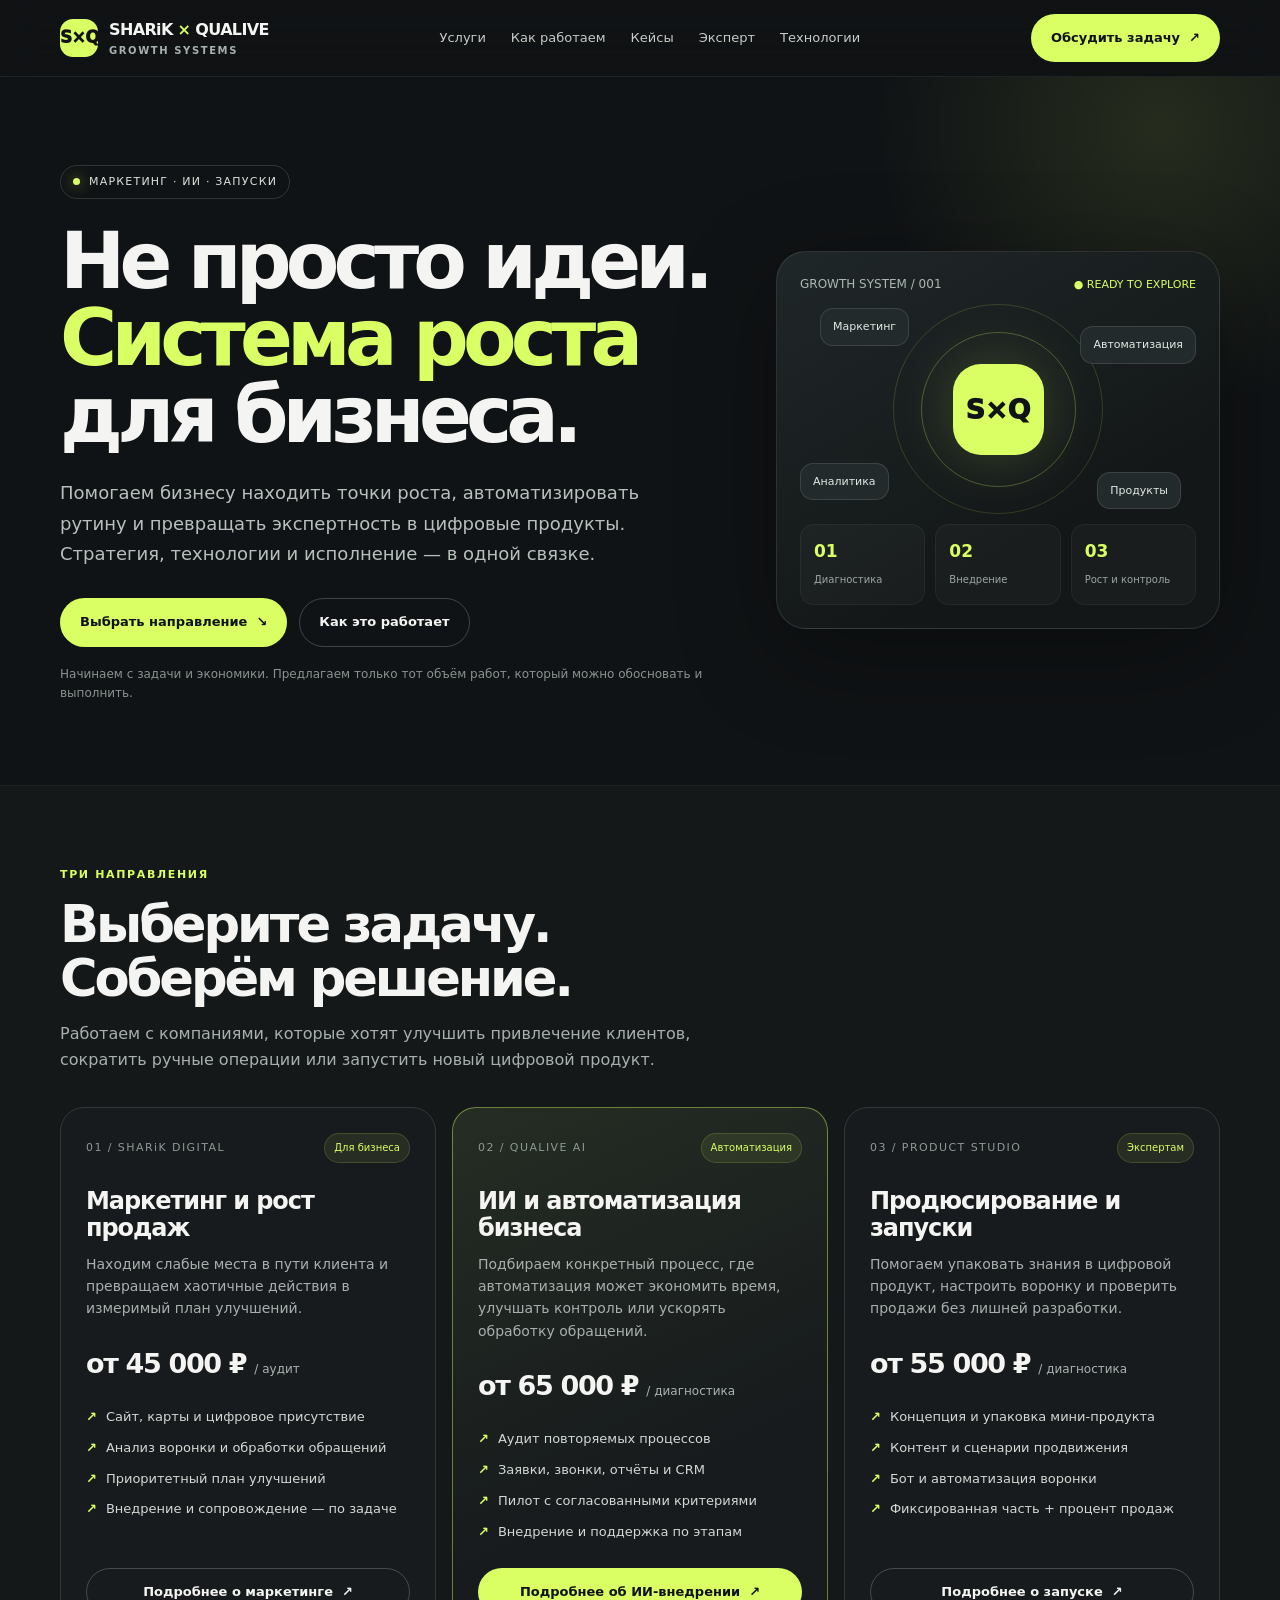
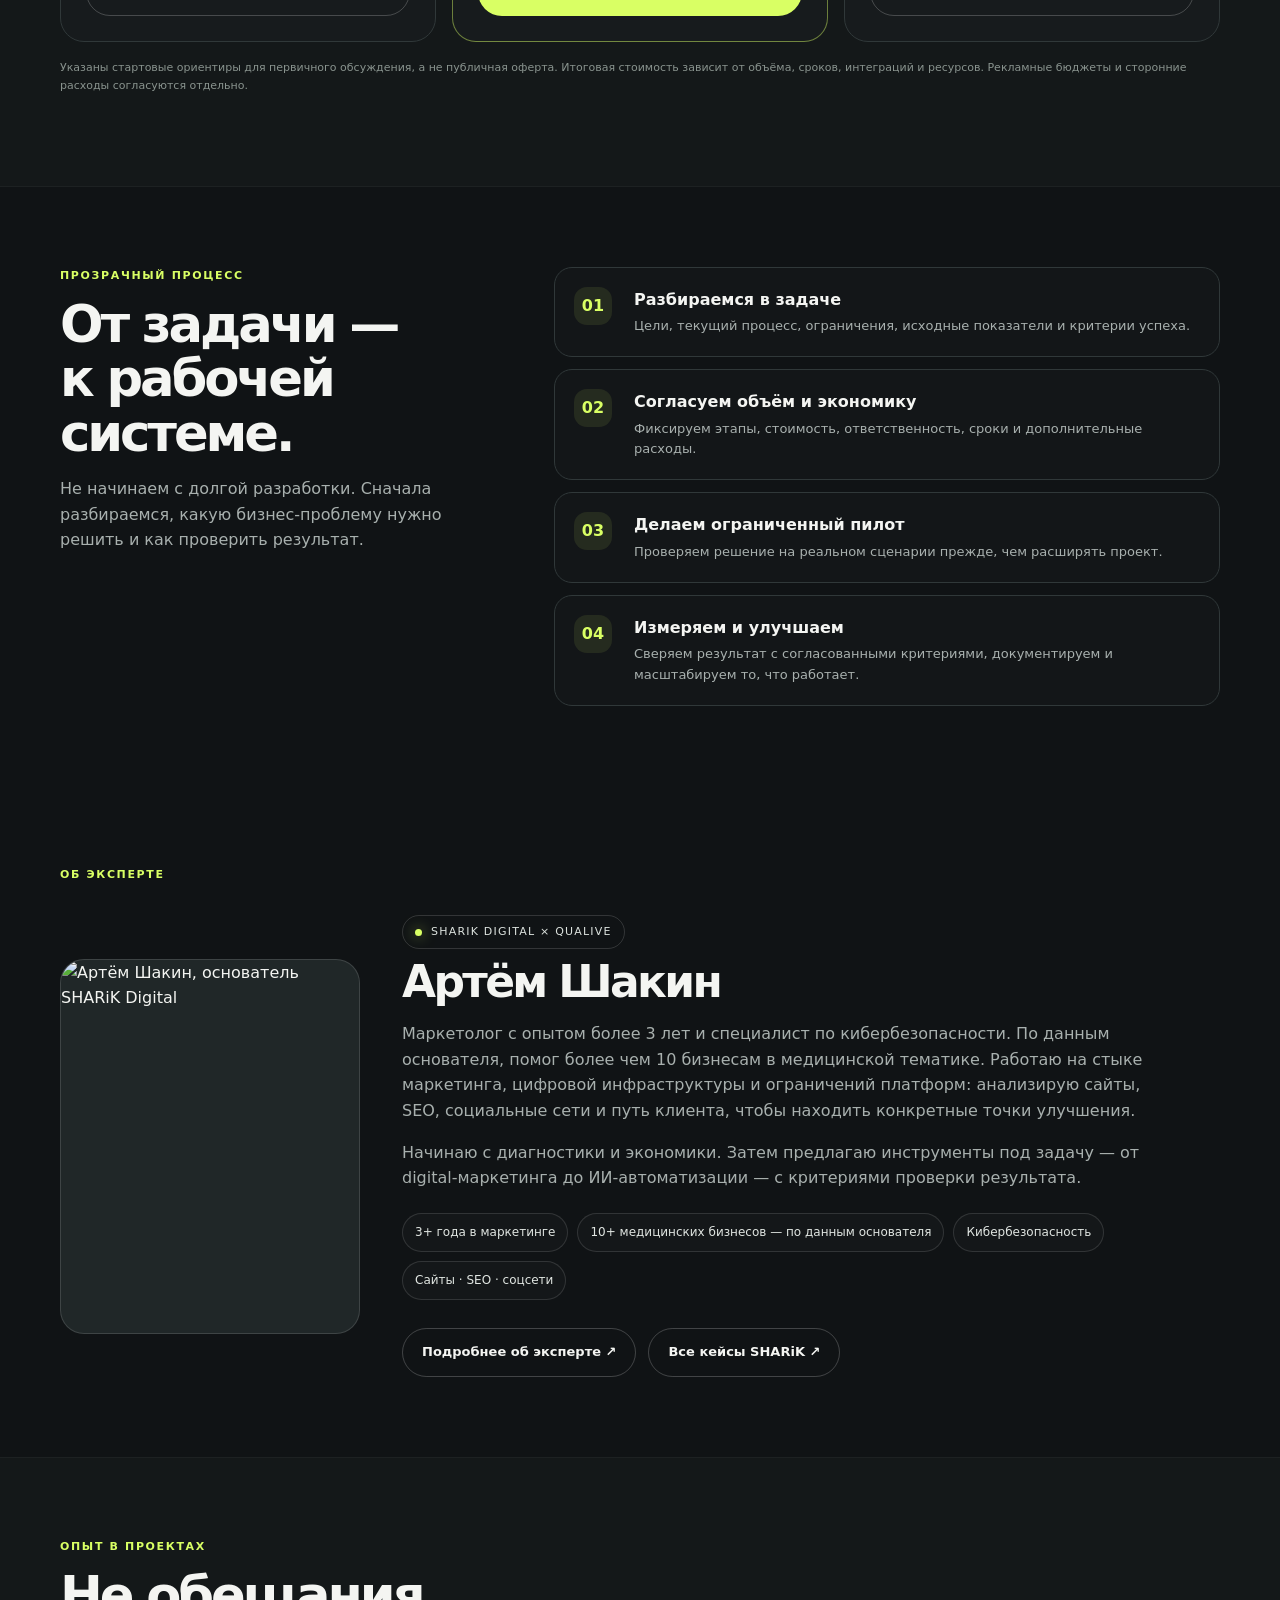
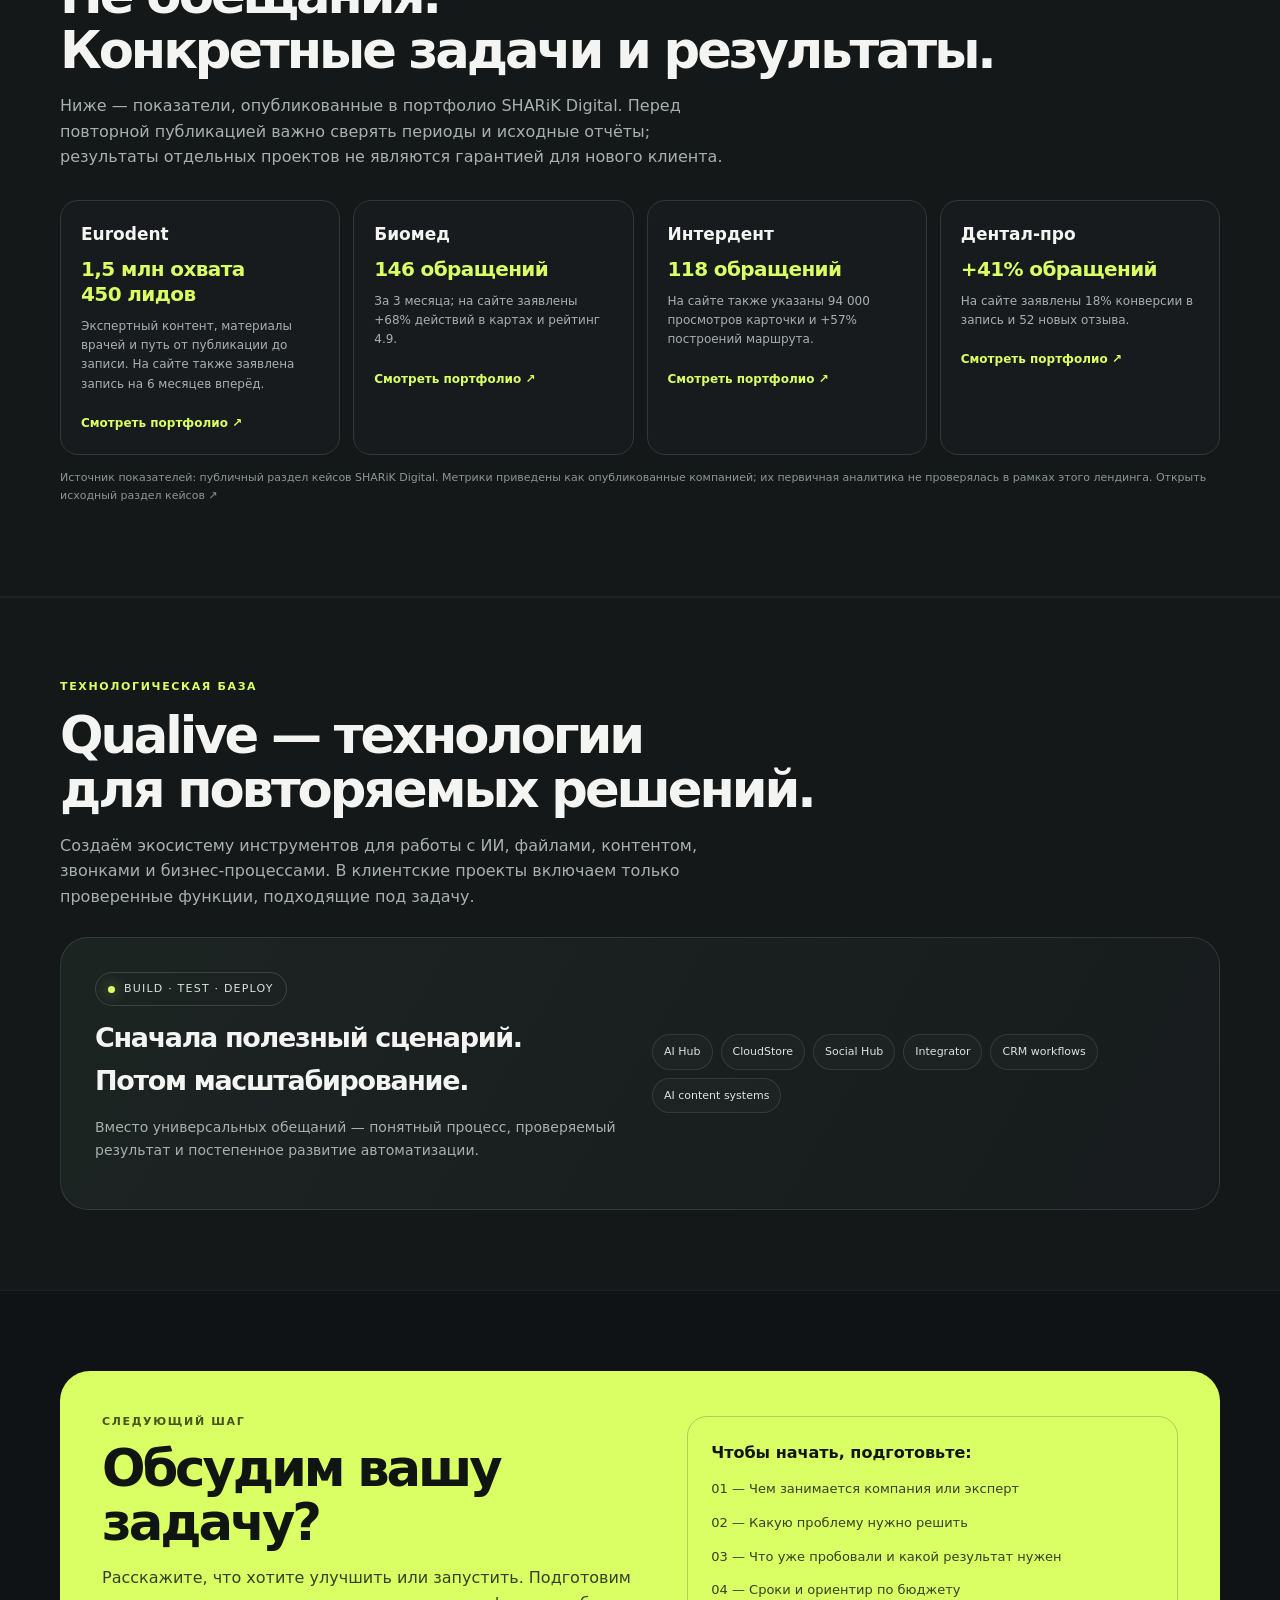
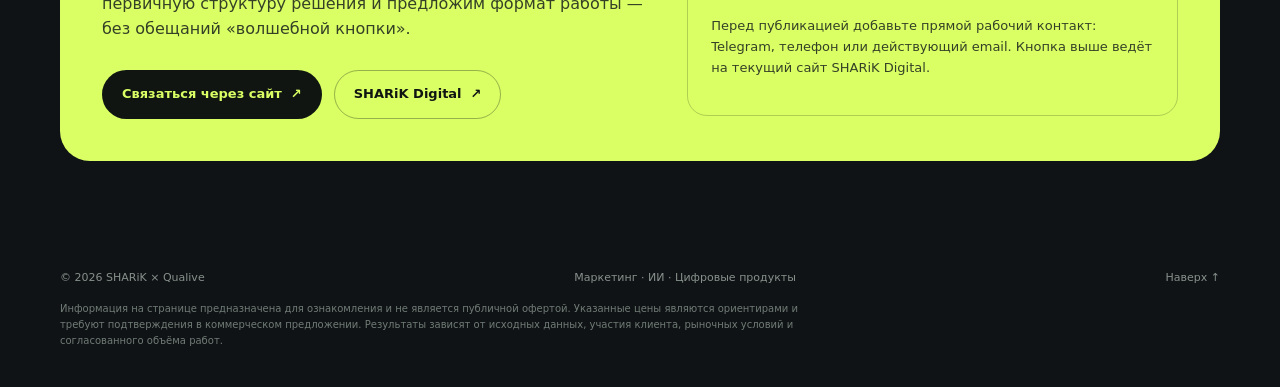
==== commit 004616c0: "Add founder portrait, biography and real SHARiK case proof to landing" ====
--- a/index.html
+++ b/index.html
@@ -8,13 +8,13 @@
 <title>SHARiK × Qualive — рост бизнеса</title>
 <style>
 :root{--bg:#101315;--panel:#171b1d;--panel2:#1d2325;--text:#f4f5f2;--muted:#a8b0ae;--line:#303839;--lime:#d9ff64;--mint:#a6e8ce;--white:#fff;--radius:24px;--max:1160px}
-*{box-sizing:border-box}html{scroll-behavior:smooth}body{margin:0;background:var(--bg);color:var(--text);font:16px/1.6 Inter,ui-sans-serif,system-ui,-apple-system,BlinkMacSystemFont,"Segoe UI",sans-serif}a{color:inherit;text-decoration:none}.wrap{width:min(var(--max),calc(100% - 40px));margin:auto}.top{position:sticky;top:0;z-index:20;background:rgba(16,19,21,.88);backdrop-filter:blur(18px);border-bottom:1px solid #ffffff12}.nav{height:76px;display:flex;align-items:center;justify-content:space-between;gap:20px}.brand{display:flex;align-items:center;gap:11px;font-weight:800;letter-spacing:-.04em}.mark{display:grid;place-items:center;width:38px;height:38px;border-radius:13px;background:var(--lime);color:#111;font-weight:950;font-size:17px}.brand small{display:block;color:var(--muted);font-size:10px;letter-spacing:.16em;text-transform:uppercase;font-weight:700}.links{display:flex;align-items:center;gap:25px;color:#c5ccca;font-size:13px}.links a:hover,.textlink:hover{color:var(--lime)}.navcta,.btn{display:inline-flex;justify-content:center;align-items:center;gap:9px;border-radius:999px;padding:13px 19px;font-weight:750;font-size:13px;transition:.2s;border:1px solid transparent}.navcta,.btn.primary{background:var(--lime);color:#101315}.btn:hover,.navcta:hover{transform:translateY(-2px)}.btn.secondary{border-color:#ffffff35;color:var(--text)}.hero{padding:88px 0 70px;position:relative;overflow:hidden}.hero:before{content:"";position:absolute;width:600px;height:600px;border-radius:50%;background:radial-gradient(circle,#d9ff641b,transparent 67%);right:-180px;top:-250px;pointer-events:none}.eyebrow{display:inline-flex;align-items:center;gap:9px;border:1px solid #ffffff25;border-radius:999px;padding:7px 12px;color:#dce2de;font-size:11px;letter-spacing:.11em;text-transform:uppercase}.dot{width:7px;height:7px;border-radius:50%;background:var(--lime);box-shadow:0 0 14px #d9ff64a0}.hero-grid{display:grid;grid-template-columns:1.2fr .8fr;gap:50px;align-items:center}.hero h1{font-size:clamp(44px,6.3vw,78px);line-height:.99;letter-spacing:-.075em;max-width:780px;margin:24px 0}.hero h1 em{font-style:normal;color:var(--lime)}.lead{color:#b8c0bd;max-width:620px;font-size:18px;line-height:1.7}.actions{display:flex;gap:12px;flex-wrap:wrap;margin-top:28px}.note{color:#89928f;font-size:12px;margin-top:18px}.visual{border:1px solid #ffffff1b;border-radius:30px;background:linear-gradient(150deg,#202728,#131718 70%);padding:23px;position:relative;box-shadow:0 25px 100px #0005}.visual-head{display:flex;justify-content:space-between;align-items:center;color:#aeb7b3;font-size:12px}.status{color:var(--lime);font-size:11px}.orbit{height:230px;display:grid;place-items:center;position:relative}.ring{position:absolute;border:1px solid #d9ff6428;border-radius:50%;width:210px;height:210px}.ring.r2{width:155px;height:155px;border-color:#d9ff6445}.core{width:91px;height:91px;border-radius:28px;background:var(--lime);color:#101315;display:grid;place-items:center;font-weight:950;font-size:27px;box-shadow:0 0 60px #d9ff6433;z-index:2}.node{position:absolute;background:#222a2b;border:1px solid #ffffff1e;border-radius:13px;padding:9px 12px;font-size:11px;color:#e4e9e5}.n1{top:14px;left:20px}.n2{top:32px;right:0}.n3{bottom:24px;left:0}.n4{bottom:15px;right:15px}.metrics{display:grid;grid-template-columns:repeat(3,1fr);gap:10px}.metric{background:#ffffff07;border:1px solid #ffffff0c;border-radius:14px;padding:13px}.metric b{display:block;font-size:17px;color:var(--lime)}.metric span{font-size:10px;color:#9ca6a2}.section{padding:80px 0}.section.alt{background:#141819;border-block:1px solid #ffffff0a}.kicker{color:var(--lime);font-size:11px;text-transform:uppercase;letter-spacing:.15em;font-weight:800}.section h2{font-size:clamp(32px,4vw,52px);line-height:1.06;letter-spacing:-.06em;margin:13px 0 16px}.sub{max-width:680px;color:var(--muted);font-size:16px}.cards{display:grid;grid-template-columns:repeat(3,1fr);gap:16px;margin-top:34px}.card{background:var(--panel);border:1px solid var(--line);border-radius:var(--radius);padding:25px;display:flex;flex-direction:column;min-height:100%;position:relative;overflow:hidden}.card.featured{border-color:#d9ff6470;background:linear-gradient(155deg,#252d23,#171b1d 65%)}.card-top{display:flex;justify-content:space-between;align-items:center;gap:10px}.num{font-size:11px;color:#8e9994;letter-spacing:.13em}.pill{font-size:10px;padding:6px 9px;border-radius:999px;background:#d9ff6415;color:var(--lime);border:1px solid #d9ff6427}.card h3{font-size:24px;letter-spacing:-.045em;line-height:1.15;margin:25px 0 10px}.card p{color:var(--muted);font-size:14px;margin:0 0 17px}.price{font-size:27px;font-weight:850;letter-spacing:-.05em;margin:5px 0}.price small{font-size:12px;letter-spacing:0;color:#aab4af;font-weight:500}.list{padding:0;margin:17px 0 25px;list-style:none;display:grid;gap:10px;color:#d3d9d5;font-size:13px}.list li{display:flex;gap:9px}.list li:before{content:"↗";color:var(--lime);font-weight:800}.card .btn{margin-top:auto;width:100%}.disclaimer{color:#89938e;font-size:11px;margin-top:17px}.split{display:grid;grid-template-columns:.8fr 1.2fr;gap:50px;align-items:start}.steps{display:grid;gap:12px}.step{display:grid;grid-template-columns:45px 1fr;gap:15px;padding:19px;border:1px solid var(--line);border-radius:18px;background:#ffffff03}.stepno{width:38px;height:38px;border-radius:13px;background:#d9ff6417;color:var(--lime);display:grid;place-items:center;font-weight:800}.step h3{margin:0 0 4px;font-size:16px}.step p{margin:0;color:var(--muted);font-size:13px}.qualive{display:grid;grid-template-columns:1fr 1fr;gap:24px;align-items:center;border:1px solid #ffffff1c;background:linear-gradient(120deg,#1c2422,#171b1d);border-radius:28px;padding:34px;margin-top:28px}.qualive h3{font-size:27px;letter-spacing:-.05em;margin:10px 0}.chips{display:flex;flex-wrap:wrap;gap:8px}.chip{padding:8px 11px;border:1px solid #ffffff1b;background:#ffffff05;border-radius:999px;font-size:11px;color:#dce2de}.contact{display:grid;grid-template-columns:1fr .9fr;gap:40px;align-items:center;border-radius:30px;background:var(--lime);color:#111512;padding:42px}.contact .kicker{color:#45551d}.contact h2{margin-top:10px}.contact p{color:#364027;max-width:570px}.contact .btn.primary{background:#111512;color:var(--lime)}.contact .btn.secondary{border-color:#11151255;color:#111512}.contact-card{border:1px solid #11151235;border-radius:20px;padding:23px}.contact-card p{font-size:13px}.contact-card code{font-size:12px;word-break:break-all}.footer{padding:28px 0;color:#87918c;font-size:11px}.footer-inner{display:flex;justify-content:space-between;gap:20px;flex-wrap:wrap}.fineprint{max-width:780px;color:#707b76;font-size:10px;line-height:1.6;margin-top:15px}.reveal{animation:rise .7s both}@keyframes rise{from{opacity:0;transform:translateY(15px)}to{opacity:1;transform:translateY(0)}}@media(max-width:850px){.hero-grid,.split,.contact{grid-template-columns:1fr}.hero{padding-top:58px}.visual{max-width:540px}.cards{grid-template-columns:1fr}.card{min-height:unset}.qualive{grid-template-columns:1fr}.links{display:none}.section{padding:58px 0}.contact{padding:28px}.hero h1{font-size:clamp(43px,12vw,68px)}}@media(prefers-reduced-motion:reduce){*{scroll-behavior:auto!important;animation:none!important;transition:none!important}}
+*{box-sizing:border-box}html{scroll-behavior:smooth}body{margin:0;background:var(--bg);color:var(--text);font:16px/1.6 Inter,ui-sans-serif,system-ui,-apple-system,BlinkMacSystemFont,"Segoe UI",sans-serif}a{color:inherit;text-decoration:none}.wrap{width:min(var(--max),calc(100% - 40px));margin:auto}.top{position:sticky;top:0;z-index:20;background:rgba(16,19,21,.88);backdrop-filter:blur(18px);border-bottom:1px solid #ffffff12}.nav{height:76px;display:flex;align-items:center;justify-content:space-between;gap:20px}.brand{display:flex;align-items:center;gap:11px;font-weight:800;letter-spacing:-.04em}.mark{display:grid;place-items:center;width:38px;height:38px;border-radius:13px;background:var(--lime);color:#111;font-weight:950;font-size:17px}.brand small{display:block;color:var(--muted);font-size:10px;letter-spacing:.16em;text-transform:uppercase;font-weight:700}.links{display:flex;align-items:center;gap:25px;color:#c5ccca;font-size:13px}.links a:hover,.textlink:hover{color:var(--lime)}.navcta,.btn{display:inline-flex;justify-content:center;align-items:center;gap:9px;border-radius:999px;padding:13px 19px;font-weight:750;font-size:13px;transition:.2s;border:1px solid transparent}.navcta,.btn.primary{background:var(--lime);color:#101315}.btn:hover,.navcta:hover{transform:translateY(-2px)}.btn.secondary{border-color:#ffffff35;color:var(--text)}.hero{padding:88px 0 70px;position:relative;overflow:hidden}.hero:before{content:"";position:absolute;width:600px;height:600px;border-radius:50%;background:radial-gradient(circle,#d9ff641b,transparent 67%);right:-180px;top:-250px;pointer-events:none}.eyebrow{display:inline-flex;align-items:center;gap:9px;border:1px solid #ffffff25;border-radius:999px;padding:7px 12px;color:#dce2de;font-size:11px;letter-spacing:.11em;text-transform:uppercase}.dot{width:7px;height:7px;border-radius:50%;background:var(--lime);box-shadow:0 0 14px #d9ff64a0}.hero-grid{display:grid;grid-template-columns:1.2fr .8fr;gap:50px;align-items:center}.hero h1{font-size:clamp(44px,6.3vw,78px);line-height:.99;letter-spacing:-.075em;max-width:780px;margin:24px 0}.hero h1 em{font-style:normal;color:var(--lime)}.lead{color:#b8c0bd;max-width:620px;font-size:18px;line-height:1.7}.actions{display:flex;gap:12px;flex-wrap:wrap;margin-top:28px}.note{color:#89928f;font-size:12px;margin-top:18px}.founder-grid{display:grid;grid-template-columns:300px 1fr;gap:42px;align-items:center;margin-top:32px}.founder-photo{width:100%;aspect-ratio:4/5;object-fit:cover;object-position:center top;border-radius:24px;border:1px solid #ffffff22;background:#202728}.founder-copy{max-width:760px}.founder-copy h3{font-size:clamp(30px,4vw,44px);letter-spacing:-.06em;line-height:1.05;margin:10px 0 16px}.founder-copy p{color:var(--muted)}.proofs{display:flex;flex-wrap:wrap;gap:9px;margin:22px 0}.proof{padding:9px 12px;border:1px solid #ffffff20;border-radius:999px;background:#ffffff05;font-size:12px;color:#e1e6e2}.case-grid{display:grid;grid-template-columns:repeat(4,1fr);gap:13px;margin-top:30px}.case-item{border:1px solid var(--line);border-radius:18px;padding:20px;background:var(--panel)}.case-item h3{margin:0 0 9px;font-size:17px}.case-item strong{display:block;color:var(--lime);font-size:20px;line-height:1.25;letter-spacing:-.03em;margin-bottom:10px}.case-item p{color:var(--muted);font-size:12px;margin:0 0 15px}.case-item a{font-size:12px;color:var(--lime);font-weight:750}.case-source{font-size:11px;color:#8c9691;margin-top:14px}.visual{border:1px solid #ffffff1b;border-radius:30px;background:linear-gradient(150deg,#202728,#131718 70%);padding:23px;position:relative;box-shadow:0 25px 100px #0005}.visual-head{display:flex;justify-content:space-between;align-items:center;color:#aeb7b3;font-size:12px}.status{color:var(--lime);font-size:11px}.orbit{height:230px;display:grid;place-items:center;position:relative}.ring{position:absolute;border:1px solid #d9ff6428;border-radius:50%;width:210px;height:210px}.ring.r2{width:155px;height:155px;border-color:#d9ff6445}.core{width:91px;height:91px;border-radius:28px;background:var(--lime);color:#101315;display:grid;place-items:center;font-weight:950;font-size:27px;box-shadow:0 0 60px #d9ff6433;z-index:2}.node{position:absolute;background:#222a2b;border:1px solid #ffffff1e;border-radius:13px;padding:9px 12px;font-size:11px;color:#e4e9e5}.n1{top:14px;left:20px}.n2{top:32px;right:0}.n3{bottom:24px;left:0}.n4{bottom:15px;right:15px}.metrics{display:grid;grid-template-columns:repeat(3,1fr);gap:10px}.metric{background:#ffffff07;border:1px solid #ffffff0c;border-radius:14px;padding:13px}.metric b{display:block;font-size:17px;color:var(--lime)}.metric span{font-size:10px;color:#9ca6a2}.section{padding:80px 0}.section.alt{background:#141819;border-block:1px solid #ffffff0a}.kicker{color:var(--lime);font-size:11px;text-transform:uppercase;letter-spacing:.15em;font-weight:800}.section h2{font-size:clamp(32px,4vw,52px);line-height:1.06;letter-spacing:-.06em;margin:13px 0 16px}.sub{max-width:680px;color:var(--muted);font-size:16px}.cards{display:grid;grid-template-columns:repeat(3,1fr);gap:16px;margin-top:34px}.card{background:var(--panel);border:1px solid var(--line);border-radius:var(--radius);padding:25px;display:flex;flex-direction:column;min-height:100%;position:relative;overflow:hidden}.card.featured{border-color:#d9ff6470;background:linear-gradient(155deg,#252d23,#171b1d 65%)}.card-top{display:flex;justify-content:space-between;align-items:center;gap:10px}.num{font-size:11px;color:#8e9994;letter-spacing:.13em}.pill{font-size:10px;padding:6px 9px;border-radius:999px;background:#d9ff6415;color:var(--lime);border:1px solid #d9ff6427}.card h3{font-size:24px;letter-spacing:-.045em;line-height:1.15;margin:25px 0 10px}.card p{color:var(--muted);font-size:14px;margin:0 0 17px}.price{font-size:27px;font-weight:850;letter-spacing:-.05em;margin:5px 0}.price small{font-size:12px;letter-spacing:0;color:#aab4af;font-weight:500}.list{padding:0;margin:17px 0 25px;list-style:none;display:grid;gap:10px;color:#d3d9d5;font-size:13px}.list li{display:flex;gap:9px}.list li:before{content:"↗";color:var(--lime);font-weight:800}.card .btn{margin-top:auto;width:100%}.disclaimer{color:#89938e;font-size:11px;margin-top:17px}.split{display:grid;grid-template-columns:.8fr 1.2fr;gap:50px;align-items:start}.steps{display:grid;gap:12px}.step{display:grid;grid-template-columns:45px 1fr;gap:15px;padding:19px;border:1px solid var(--line);border-radius:18px;background:#ffffff03}.stepno{width:38px;height:38px;border-radius:13px;background:#d9ff6417;color:var(--lime);display:grid;place-items:center;font-weight:800}.step h3{margin:0 0 4px;font-size:16px}.step p{margin:0;color:var(--muted);font-size:13px}.qualive{display:grid;grid-template-columns:1fr 1fr;gap:24px;align-items:center;border:1px solid #ffffff1c;background:linear-gradient(120deg,#1c2422,#171b1d);border-radius:28px;padding:34px;margin-top:28px}.qualive h3{font-size:27px;letter-spacing:-.05em;margin:10px 0}.chips{display:flex;flex-wrap:wrap;gap:8px}.chip{padding:8px 11px;border:1px solid #ffffff1b;background:#ffffff05;border-radius:999px;font-size:11px;color:#dce2de}.contact{display:grid;grid-template-columns:1fr .9fr;gap:40px;align-items:center;border-radius:30px;background:var(--lime);color:#111512;padding:42px}.contact .kicker{color:#45551d}.contact h2{margin-top:10px}.contact p{color:#364027;max-width:570px}.contact .btn.primary{background:#111512;color:var(--lime)}.contact .btn.secondary{border-color:#11151255;color:#111512}.contact-card{border:1px solid #11151235;border-radius:20px;padding:23px}.contact-card p{font-size:13px}.contact-card code{font-size:12px;word-break:break-all}.footer{padding:28px 0;color:#87918c;font-size:11px}.footer-inner{display:flex;justify-content:space-between;gap:20px;flex-wrap:wrap}.fineprint{max-width:780px;color:#707b76;font-size:10px;line-height:1.6;margin-top:15px}.reveal{animation:rise .7s both}@keyframes rise{from{opacity:0;transform:translateY(15px)}to{opacity:1;transform:translateY(0)}}@media(max-width:850px){.hero-grid,.split,.contact,.founder-grid{grid-template-columns:1fr}.hero{padding-top:58px}.visual{max-width:540px}.cards{grid-template-columns:1fr}.card{min-height:unset}.qualive{grid-template-columns:1fr}.links{display:none}.section{padding:58px 0}.contact{padding:28px}.hero h1{font-size:clamp(43px,12vw,68px)}.founder-photo{max-width:320px;aspect-ratio:1}.case-grid{grid-template-columns:repeat(2,1fr)}}@media(max-width:520px){.case-grid{grid-template-columns:1fr}}@media(prefers-reduced-motion:reduce){*{scroll-behavior:auto!important;animation:none!important;transition:none!important}}
 </style>
 </head>
 <body>
 <header class="top"><div class="wrap nav">
 <a class="brand" href="#top" aria-label="SHARiK Qualive — на главную"><span class="mark">S×Q</span><span>SHARiK <span style="color:var(--lime)">×</span> QUALIVE<small>growth systems</small></span></a>
-<nav class="links" aria-label="Основная навигация"><a href="#offers">Услуги</a><a href="#process">Как работаем</a><a href="#qualive">Технологии</a></nav>
+<nav class="links" aria-label="Основная навигация"><a href="#offers">Услуги</a><a href="#process">Как работаем</a><a href="#cases">Кейсы</a><a href="#founder">Эксперт</a><a href="#qualive">Технологии</a></nav>
 <a class="navcta" href="#contact">Обсудить задачу <span>↗</span></a>
 </div></header>
 <main id="top">
@@ -42,6 +42,8 @@
 <div class="step"><div class="stepno">03</div><div><h3>Делаем ограниченный пилот</h3><p>Проверяем решение на реальном сценарии прежде, чем расширять проект.</p></div></div>
 <div class="step"><div class="stepno">04</div><div><h3>Измеряем и улучшаем</h3><p>Сверяем результат с согласованными критериями, документируем и масштабируем то, что работает.</p></div></div>
 </div></div></section>
+<section class="section" id="founder"><div class="wrap"><div class="kicker">Об эксперте</div><div class="founder-grid"><img class="founder-photo" src="https://sharik-digital.ru/team/shakin-720.webp" alt="Артём Шакин, основатель SHARiK Digital" loading="lazy"><div class="founder-copy"><div class="eyebrow"><span class="dot"></span> SHARiK DIGITAL × QUALIVE</div><h3>Артём Шакин</h3><p>Маркетолог с опытом более 3 лет и специалист по кибербезопасности. По данным основателя, помог более чем 10 бизнесам в медицинской тематике. Работаю на стыке маркетинга, цифровой инфраструктуры и ограничений платформ: анализирую сайты, SEO, социальные сети и путь клиента, чтобы находить конкретные точки улучшения.</p><p>Начинаю с диагностики и экономики. Затем предлагаю инструменты под задачу — от digital-маркетинга до ИИ-автоматизации — с критериями проверки результата.</p><div class="proofs"><span class="proof">3+ года в маркетинге</span><span class="proof">10+ медицинских бизнесов — по данным основателя</span><span class="proof">Кибербезопасность</span><span class="proof">Сайты · SEO · соцсети</span></div><div class="actions"><a class="btn secondary" href="https://sharik-digital.ru/about" target="_blank" rel="noopener">Подробнее об эксперте ↗</a><a class="btn secondary" href="https://sharik-digital.ru/cases" target="_blank" rel="noopener">Все кейсы SHARiK ↗</a></div></div></div></div></section>
+<section class="section alt" id="cases"><div class="wrap"><div class="kicker">Опыт в проектах</div><h2>Не обещания.<br>Конкретные задачи и результаты.</h2><p class="sub">Ниже — показатели, опубликованные в портфолио SHARiK Digital. Перед повторной публикацией важно сверять периоды и исходные отчёты; результаты отдельных проектов не являются гарантией для нового клиента.</p><div class="case-grid"><article class="case-item"><h3>Eurodent</h3><strong>1,5 млн охвата<br>450 лидов</strong><p>Экспертный контент, материалы врачей и путь от публикации до записи. На сайте также заявлена запись на 6 месяцев вперёд.</p><a href="https://sharik-digital.ru/cases" target="_blank" rel="noopener">Смотреть портфолио ↗</a></article><article class="case-item"><h3>Биомед</h3><strong>146 обращений</strong><p>За 3 месяца; на сайте заявлены +68% действий в картах и рейтинг 4.9.</p><a href="https://sharik-digital.ru/cases" target="_blank" rel="noopener">Смотреть портфолио ↗</a></article><article class="case-item"><h3>Интердент</h3><strong>118 обращений</strong><p>На сайте также указаны 94 000 просмотров карточки и +57% построений маршрута.</p><a href="https://sharik-digital.ru/cases" target="_blank" rel="noopener">Смотреть портфолио ↗</a></article><article class="case-item"><h3>Дентал-про</h3><strong>+41% обращений</strong><p>На сайте заявлены 18% конверсии в запись и 52 новых отзыва.</p><a href="https://sharik-digital.ru/cases" target="_blank" rel="noopener">Смотреть портфолио ↗</a></article></div><p class="case-source">Источник показателей: публичный раздел кейсов SHARiK Digital. Метрики приведены как опубликованные компанией; их первичная аналитика не проверялась в рамках этого лендинга. <a class="textlink" href="https://sharik-digital.ru/cases" target="_blank" rel="noopener">Открыть исходный раздел кейсов ↗</a></p></div></section>
 <section class="section alt" id="qualive"><div class="wrap"><div class="kicker">Технологическая база</div><h2>Qualive — технологии<br>для повторяемых решений.</h2><p class="sub">Создаём экосистему инструментов для работы с ИИ, файлами, контентом, звонками и бизнес-процессами. В клиентские проекты включаем только проверенные функции, подходящие под задачу.</p>
 <div class="qualive"><div><div class="eyebrow"><span class="dot"></span> BUILD · TEST · DEPLOY</div><h3>Сначала полезный сценарий.<br>Потом масштабирование.</h3><p class="sub" style="font-size:14px">Вместо универсальных обещаний — понятный процесс, проверяемый результат и постепенное развитие автоматизации.</p></div><div class="chips"><span class="chip">AI Hub</span><span class="chip">CloudStore</span><span class="chip">Social Hub</span><span class="chip">Integrator</span><span class="chip">CRM workflows</span><span class="chip">AI content systems</span></div></div>
 </div></section>
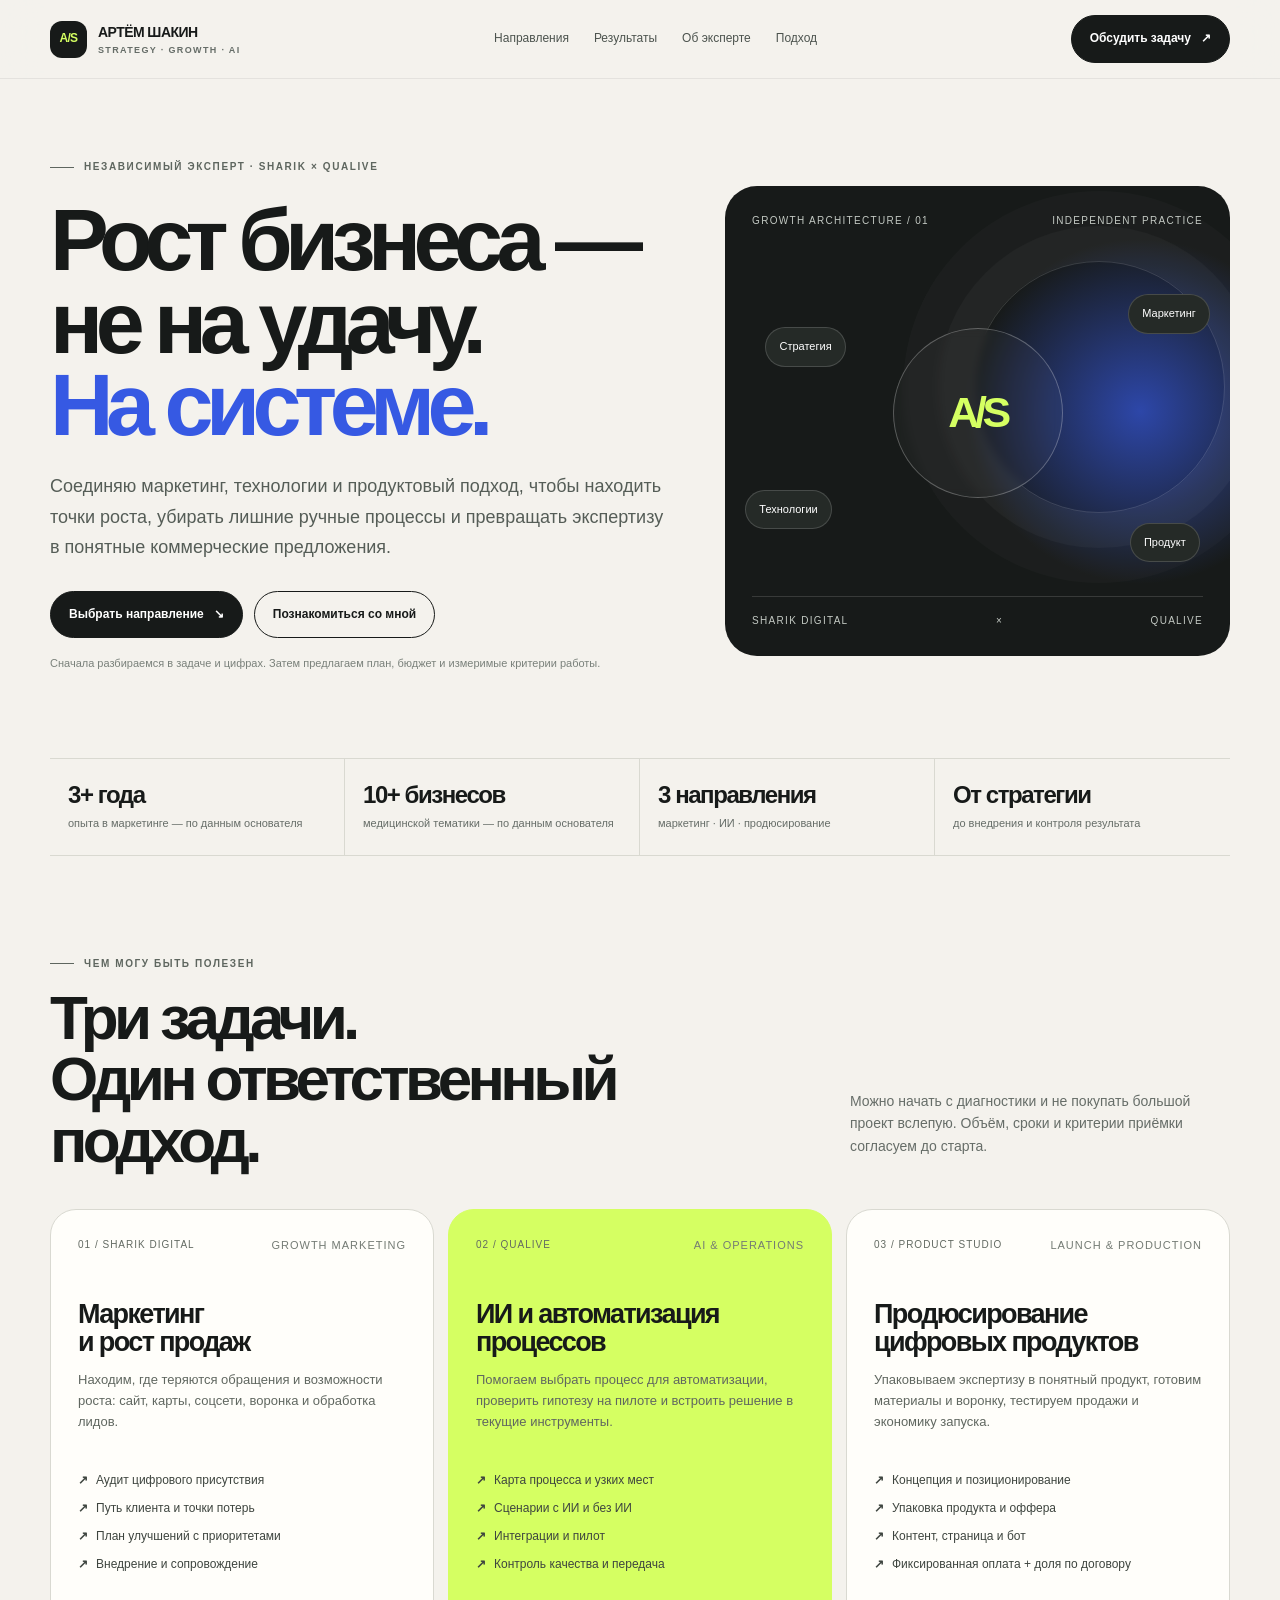
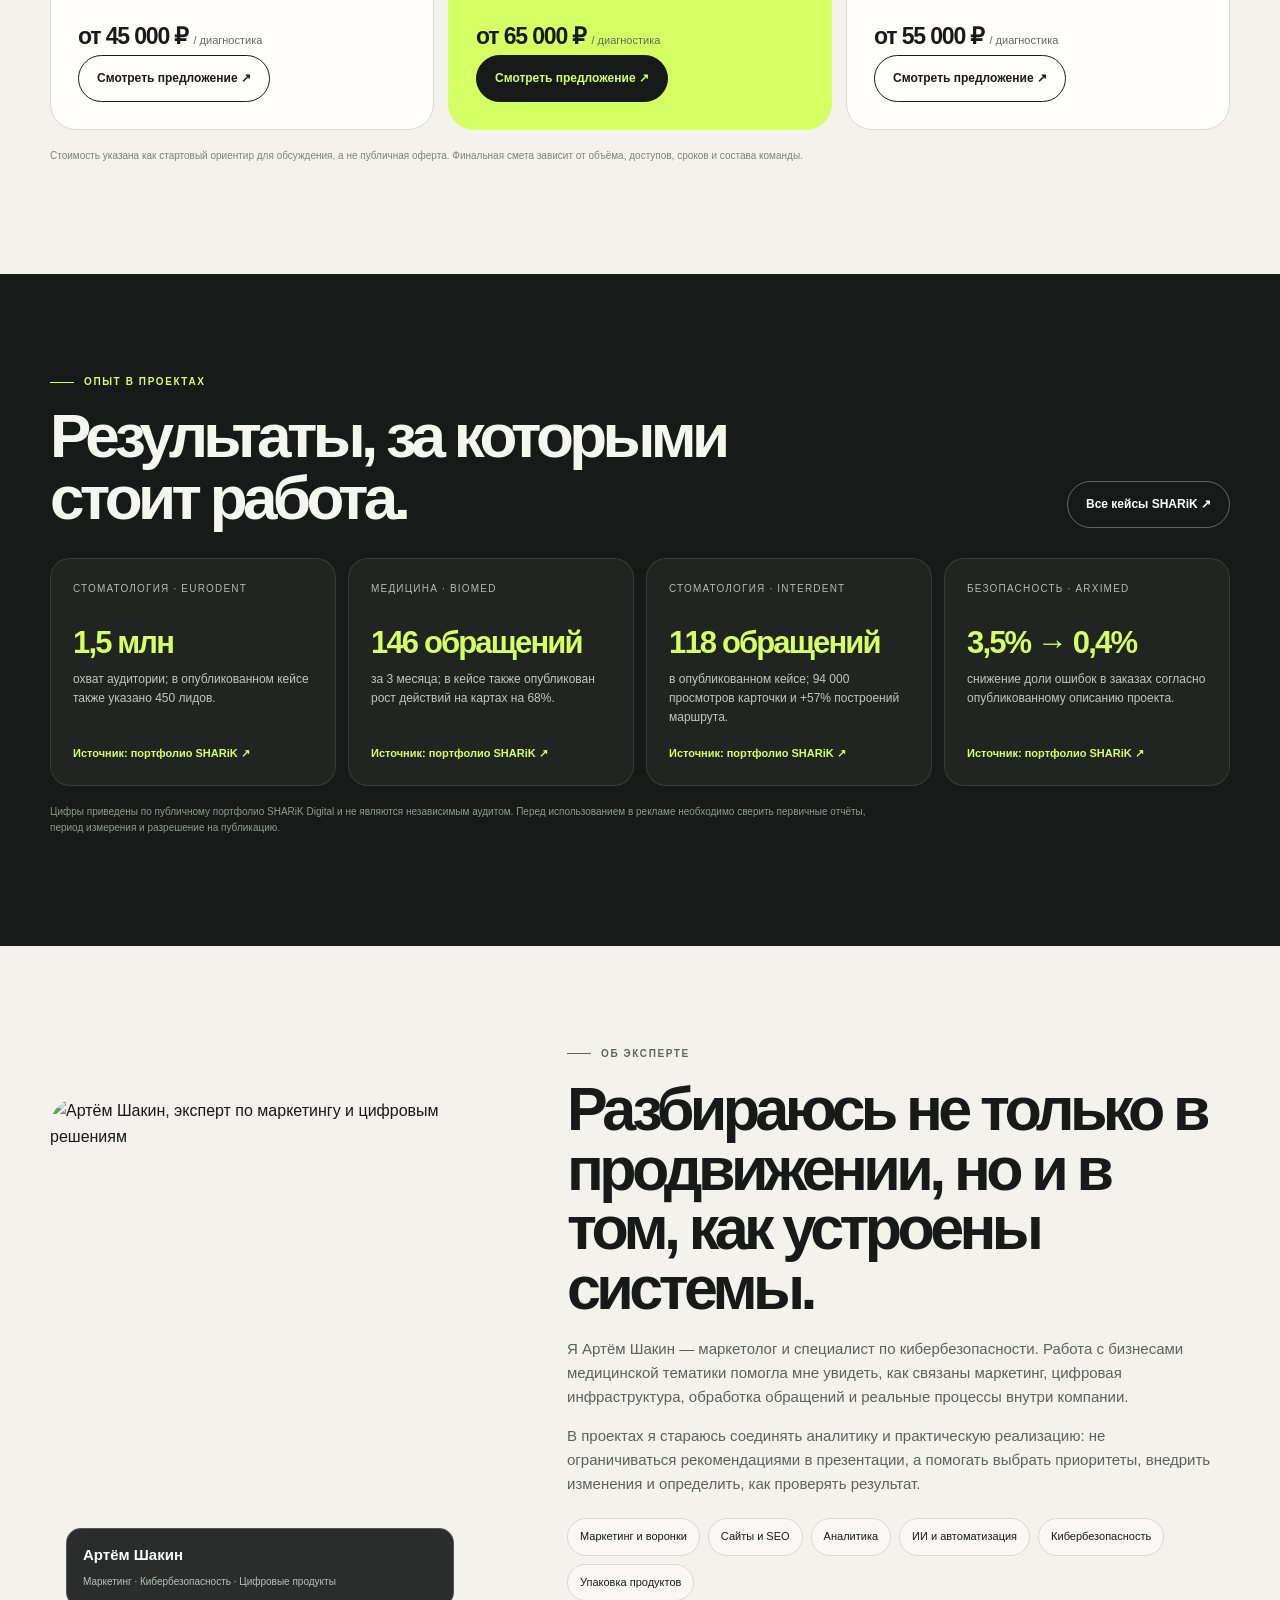
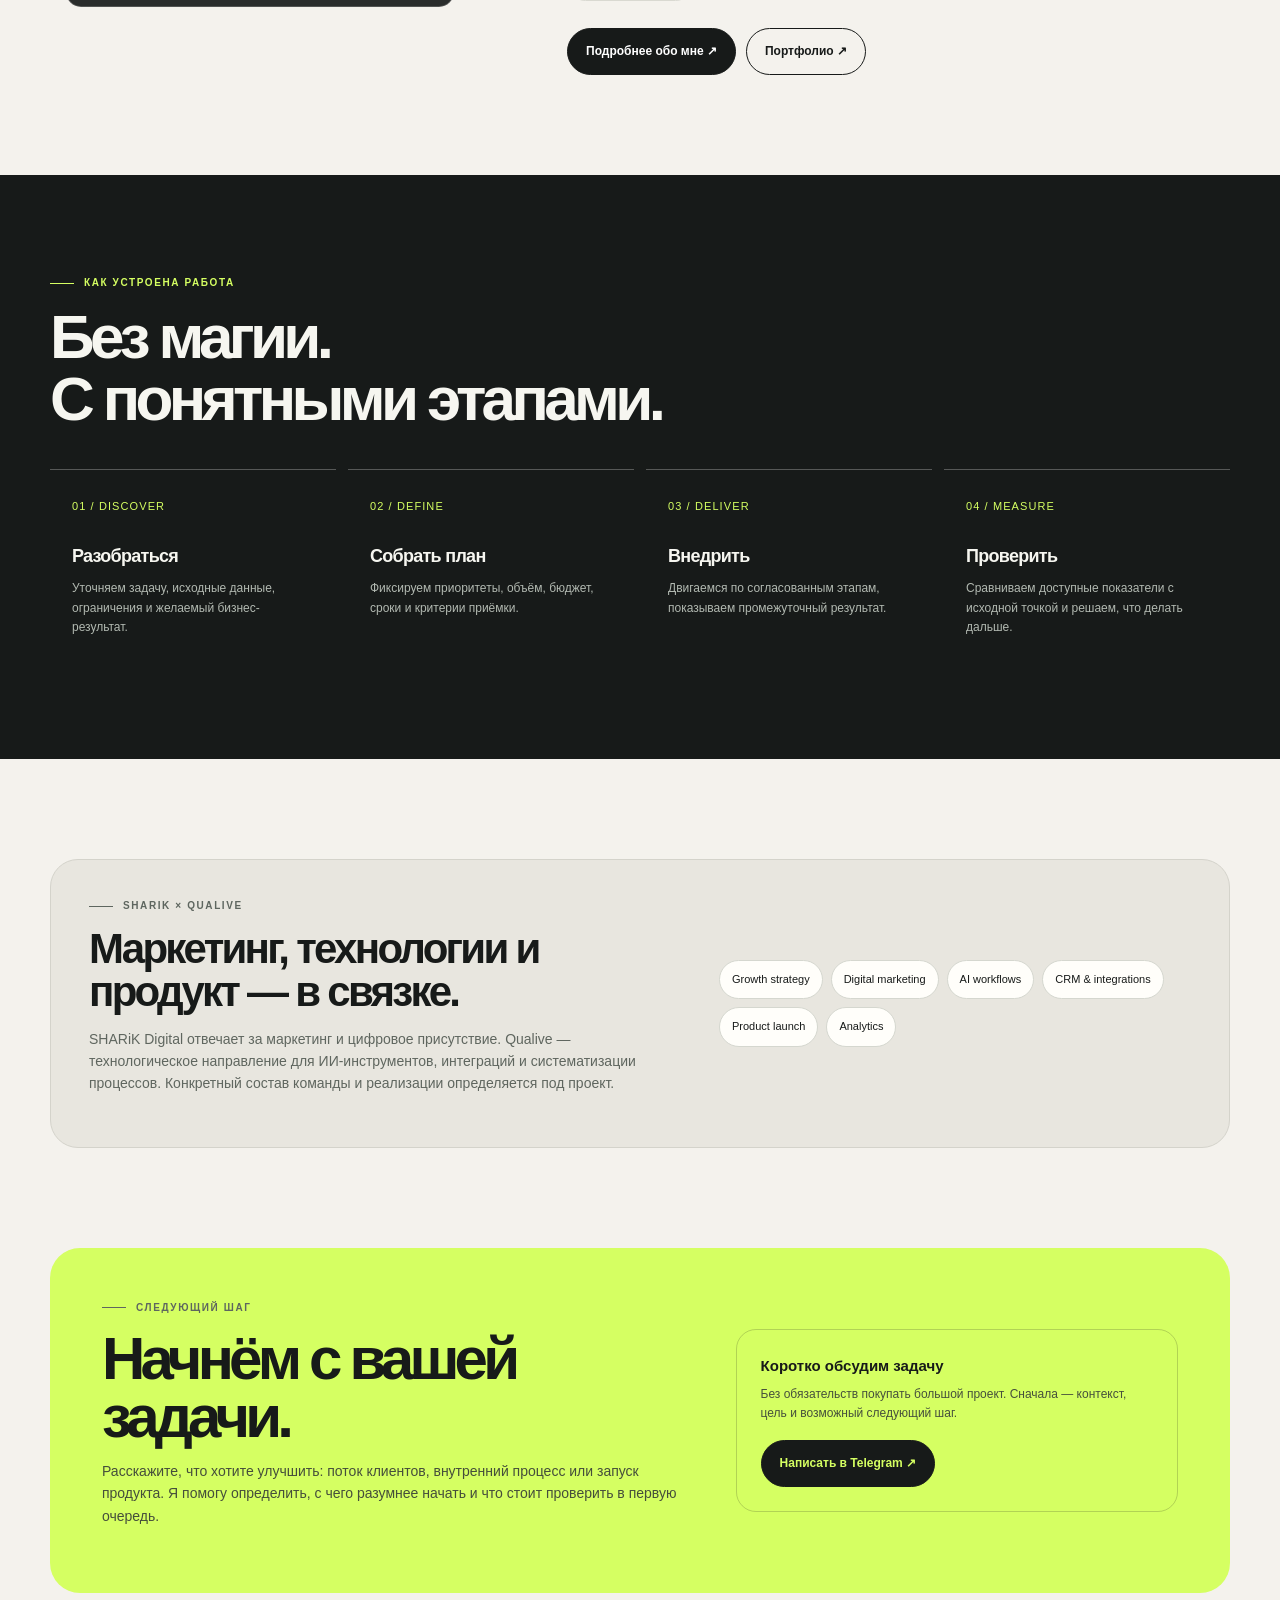
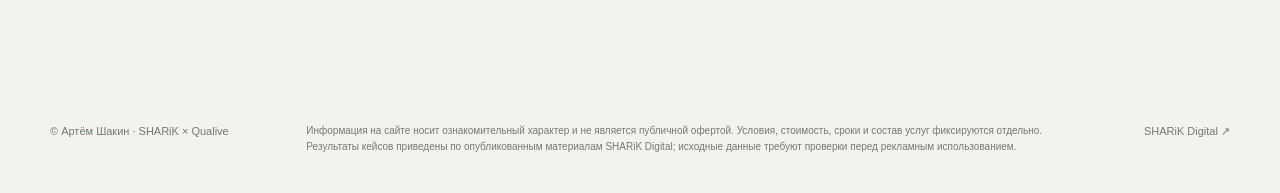
==== commit 126ca266: "Redesign homepage as premium expert landing page" ====
--- a/index.html
+++ b/index.html
@@ -3,55 +3,56 @@
 <head>
 <meta charset="utf-8">
 <meta name="viewport" content="width=device-width, initial-scale=1">
-<meta name="theme-color" content="#101315">
-<meta name="description" content="SHARiK × Qualive — маркетинг, ИИ-автоматизация и продюсирование цифровых продуктов для бизнеса.">
-<title>SHARiK × Qualive — рост бизнеса</title>
+<meta name="theme-color" content="#f4f2ed">
+<meta name="description" content="Артём Шакин — маркетинг роста, внедрение ИИ и продюсирование цифровых продуктов. Стратегия, аналитика и реализация для бизнеса.">
+<title>Артём Шакин — стратегия роста, ИИ и цифровые продукты</title>
+<link rel="preconnect" href="https://sharik-digital.ru">
 <style>
-:root{--bg:#101315;--panel:#171b1d;--panel2:#1d2325;--text:#f4f5f2;--muted:#a8b0ae;--line:#303839;--lime:#d9ff64;--mint:#a6e8ce;--white:#fff;--radius:24px;--max:1160px}
-*{box-sizing:border-box}html{scroll-behavior:smooth}body{margin:0;background:var(--bg);color:var(--text);font:16px/1.6 Inter,ui-sans-serif,system-ui,-apple-system,BlinkMacSystemFont,"Segoe UI",sans-serif}a{color:inherit;text-decoration:none}.wrap{width:min(var(--max),calc(100% - 40px));margin:auto}.top{position:sticky;top:0;z-index:20;background:rgba(16,19,21,.88);backdrop-filter:blur(18px);border-bottom:1px solid #ffffff12}.nav{height:76px;display:flex;align-items:center;justify-content:space-between;gap:20px}.brand{display:flex;align-items:center;gap:11px;font-weight:800;letter-spacing:-.04em}.mark{display:grid;place-items:center;width:38px;height:38px;border-radius:13px;background:var(--lime);color:#111;font-weight:950;font-size:17px}.brand small{display:block;color:var(--muted);font-size:10px;letter-spacing:.16em;text-transform:uppercase;font-weight:700}.links{display:flex;align-items:center;gap:25px;color:#c5ccca;font-size:13px}.links a:hover,.textlink:hover{color:var(--lime)}.navcta,.btn{display:inline-flex;justify-content:center;align-items:center;gap:9px;border-radius:999px;padding:13px 19px;font-weight:750;font-size:13px;transition:.2s;border:1px solid transparent}.navcta,.btn.primary{background:var(--lime);color:#101315}.btn:hover,.navcta:hover{transform:translateY(-2px)}.btn.secondary{border-color:#ffffff35;color:var(--text)}.hero{padding:88px 0 70px;position:relative;overflow:hidden}.hero:before{content:"";position:absolute;width:600px;height:600px;border-radius:50%;background:radial-gradient(circle,#d9ff641b,transparent 67%);right:-180px;top:-250px;pointer-events:none}.eyebrow{display:inline-flex;align-items:center;gap:9px;border:1px solid #ffffff25;border-radius:999px;padding:7px 12px;color:#dce2de;font-size:11px;letter-spacing:.11em;text-transform:uppercase}.dot{width:7px;height:7px;border-radius:50%;background:var(--lime);box-shadow:0 0 14px #d9ff64a0}.hero-grid{display:grid;grid-template-columns:1.2fr .8fr;gap:50px;align-items:center}.hero h1{font-size:clamp(44px,6.3vw,78px);line-height:.99;letter-spacing:-.075em;max-width:780px;margin:24px 0}.hero h1 em{font-style:normal;color:var(--lime)}.lead{color:#b8c0bd;max-width:620px;font-size:18px;line-height:1.7}.actions{display:flex;gap:12px;flex-wrap:wrap;margin-top:28px}.note{color:#89928f;font-size:12px;margin-top:18px}.founder-grid{display:grid;grid-template-columns:300px 1fr;gap:42px;align-items:center;margin-top:32px}.founder-photo{width:100%;aspect-ratio:4/5;object-fit:cover;object-position:center top;border-radius:24px;border:1px solid #ffffff22;background:#202728}.founder-copy{max-width:760px}.founder-copy h3{font-size:clamp(30px,4vw,44px);letter-spacing:-.06em;line-height:1.05;margin:10px 0 16px}.founder-copy p{color:var(--muted)}.proofs{display:flex;flex-wrap:wrap;gap:9px;margin:22px 0}.proof{padding:9px 12px;border:1px solid #ffffff20;border-radius:999px;background:#ffffff05;font-size:12px;color:#e1e6e2}.case-grid{display:grid;grid-template-columns:repeat(4,1fr);gap:13px;margin-top:30px}.case-item{border:1px solid var(--line);border-radius:18px;padding:20px;background:var(--panel)}.case-item h3{margin:0 0 9px;font-size:17px}.case-item strong{display:block;color:var(--lime);font-size:20px;line-height:1.25;letter-spacing:-.03em;margin-bottom:10px}.case-item p{color:var(--muted);font-size:12px;margin:0 0 15px}.case-item a{font-size:12px;color:var(--lime);font-weight:750}.case-source{font-size:11px;color:#8c9691;margin-top:14px}.visual{border:1px solid #ffffff1b;border-radius:30px;background:linear-gradient(150deg,#202728,#131718 70%);padding:23px;position:relative;box-shadow:0 25px 100px #0005}.visual-head{display:flex;justify-content:space-between;align-items:center;color:#aeb7b3;font-size:12px}.status{color:var(--lime);font-size:11px}.orbit{height:230px;display:grid;place-items:center;position:relative}.ring{position:absolute;border:1px solid #d9ff6428;border-radius:50%;width:210px;height:210px}.ring.r2{width:155px;height:155px;border-color:#d9ff6445}.core{width:91px;height:91px;border-radius:28px;background:var(--lime);color:#101315;display:grid;place-items:center;font-weight:950;font-size:27px;box-shadow:0 0 60px #d9ff6433;z-index:2}.node{position:absolute;background:#222a2b;border:1px solid #ffffff1e;border-radius:13px;padding:9px 12px;font-size:11px;color:#e4e9e5}.n1{top:14px;left:20px}.n2{top:32px;right:0}.n3{bottom:24px;left:0}.n4{bottom:15px;right:15px}.metrics{display:grid;grid-template-columns:repeat(3,1fr);gap:10px}.metric{background:#ffffff07;border:1px solid #ffffff0c;border-radius:14px;padding:13px}.metric b{display:block;font-size:17px;color:var(--lime)}.metric span{font-size:10px;color:#9ca6a2}.section{padding:80px 0}.section.alt{background:#141819;border-block:1px solid #ffffff0a}.kicker{color:var(--lime);font-size:11px;text-transform:uppercase;letter-spacing:.15em;font-weight:800}.section h2{font-size:clamp(32px,4vw,52px);line-height:1.06;letter-spacing:-.06em;margin:13px 0 16px}.sub{max-width:680px;color:var(--muted);font-size:16px}.cards{display:grid;grid-template-columns:repeat(3,1fr);gap:16px;margin-top:34px}.card{background:var(--panel);border:1px solid var(--line);border-radius:var(--radius);padding:25px;display:flex;flex-direction:column;min-height:100%;position:relative;overflow:hidden}.card.featured{border-color:#d9ff6470;background:linear-gradient(155deg,#252d23,#171b1d 65%)}.card-top{display:flex;justify-content:space-between;align-items:center;gap:10px}.num{font-size:11px;color:#8e9994;letter-spacing:.13em}.pill{font-size:10px;padding:6px 9px;border-radius:999px;background:#d9ff6415;color:var(--lime);border:1px solid #d9ff6427}.card h3{font-size:24px;letter-spacing:-.045em;line-height:1.15;margin:25px 0 10px}.card p{color:var(--muted);font-size:14px;margin:0 0 17px}.price{font-size:27px;font-weight:850;letter-spacing:-.05em;margin:5px 0}.price small{font-size:12px;letter-spacing:0;color:#aab4af;font-weight:500}.list{padding:0;margin:17px 0 25px;list-style:none;display:grid;gap:10px;color:#d3d9d5;font-size:13px}.list li{display:flex;gap:9px}.list li:before{content:"↗";color:var(--lime);font-weight:800}.card .btn{margin-top:auto;width:100%}.disclaimer{color:#89938e;font-size:11px;margin-top:17px}.split{display:grid;grid-template-columns:.8fr 1.2fr;gap:50px;align-items:start}.steps{display:grid;gap:12px}.step{display:grid;grid-template-columns:45px 1fr;gap:15px;padding:19px;border:1px solid var(--line);border-radius:18px;background:#ffffff03}.stepno{width:38px;height:38px;border-radius:13px;background:#d9ff6417;color:var(--lime);display:grid;place-items:center;font-weight:800}.step h3{margin:0 0 4px;font-size:16px}.step p{margin:0;color:var(--muted);font-size:13px}.qualive{display:grid;grid-template-columns:1fr 1fr;gap:24px;align-items:center;border:1px solid #ffffff1c;background:linear-gradient(120deg,#1c2422,#171b1d);border-radius:28px;padding:34px;margin-top:28px}.qualive h3{font-size:27px;letter-spacing:-.05em;margin:10px 0}.chips{display:flex;flex-wrap:wrap;gap:8px}.chip{padding:8px 11px;border:1px solid #ffffff1b;background:#ffffff05;border-radius:999px;font-size:11px;color:#dce2de}.contact{display:grid;grid-template-columns:1fr .9fr;gap:40px;align-items:center;border-radius:30px;background:var(--lime);color:#111512;padding:42px}.contact .kicker{color:#45551d}.contact h2{margin-top:10px}.contact p{color:#364027;max-width:570px}.contact .btn.primary{background:#111512;color:var(--lime)}.contact .btn.secondary{border-color:#11151255;color:#111512}.contact-card{border:1px solid #11151235;border-radius:20px;padding:23px}.contact-card p{font-size:13px}.contact-card code{font-size:12px;word-break:break-all}.footer{padding:28px 0;color:#87918c;font-size:11px}.footer-inner{display:flex;justify-content:space-between;gap:20px;flex-wrap:wrap}.fineprint{max-width:780px;color:#707b76;font-size:10px;line-height:1.6;margin-top:15px}.reveal{animation:rise .7s both}@keyframes rise{from{opacity:0;transform:translateY(15px)}to{opacity:1;transform:translateY(0)}}@media(max-width:850px){.hero-grid,.split,.contact,.founder-grid{grid-template-columns:1fr}.hero{padding-top:58px}.visual{max-width:540px}.cards{grid-template-columns:1fr}.card{min-height:unset}.qualive{grid-template-columns:1fr}.links{display:none}.section{padding:58px 0}.contact{padding:28px}.hero h1{font-size:clamp(43px,12vw,68px)}.founder-photo{max-width:320px;aspect-ratio:1}.case-grid{grid-template-columns:repeat(2,1fr)}}@media(max-width:520px){.case-grid{grid-template-columns:1fr}}@media(prefers-reduced-motion:reduce){*{scroll-behavior:auto!important;animation:none!important;transition:none!important}}
+:root{--paper:#f4f2ed;--white:#fffefa;--ink:#171a19;--muted:#666d68;--line:#d9d9d1;--acid:#d5ff62;--blue:#3659e3;--dark:#171a19;--max:1180px;--radius:26px}
+*{box-sizing:border-box}html{scroll-behavior:smooth;scroll-padding-top:90px}body{margin:0;background:var(--paper);color:var(--ink);font:16px/1.6 Inter,Arial,Helvetica,sans-serif;-webkit-font-smoothing:antialiased}a{color:inherit;text-decoration:none}.wrap{width:min(var(--max),calc(100% - 48px));margin-inline:auto}.top{position:sticky;top:0;z-index:20;background:#f4f2edeb;backdrop-filter:blur(18px);border-bottom:1px solid #171a1912}.nav{height:78px;display:flex;align-items:center;justify-content:space-between;gap:20px}.brand{display:flex;align-items:center;gap:11px;font-size:14px;font-weight:850;letter-spacing:-.04em}.brandmark{width:37px;height:37px;display:grid;place-items:center;border-radius:12px;background:var(--ink);color:var(--acid);font-size:12px;letter-spacing:-.06em}.brand small{display:block;font-size:9px;letter-spacing:.15em;color:var(--muted);font-weight:700;text-transform:uppercase}.links{display:flex;gap:25px;align-items:center;font-size:12px;color:#4c534e}.links a:hover{color:var(--blue)}.navcta,.btn{display:inline-flex;align-items:center;justify-content:center;gap:10px;border:1px solid var(--ink);border-radius:999px;padding:13px 18px;font-size:12px;font-weight:800;transition:transform .2s,background .2s}.navcta{background:var(--ink);color:white}.btn:hover,.navcta:hover{transform:translateY(-2px)}.btn.dark{background:var(--ink);color:white}.btn.light{border-color:#ffffff55;color:white}.btn.blue{background:var(--blue);border-color:var(--blue);color:white}.eyebrow{display:flex;align-items:center;gap:10px;font-size:10px;font-weight:800;letter-spacing:.16em;text-transform:uppercase;color:#5e665f}.eyebrow:before{content:"";width:24px;height:1px;background:currentColor}.hero{padding:80px 0 74px;overflow:hidden}.hero-grid{display:grid;grid-template-columns:1.1fr .9fr;gap:58px;align-items:center}.hero h1{font-size:clamp(48px,7.2vw,88px);line-height:.94;letter-spacing:-.085em;font-weight:750;margin:24px 0 24px;max-width:760px}.hero h1 span{color:var(--blue)}.lead{font-size:18px;line-height:1.7;color:#555d57;max-width:620px}.actions{display:flex;gap:11px;flex-wrap:wrap;margin-top:28px}.under-note{font-size:11px;color:#7a817b;margin-top:17px}.hero-art{min-height:470px;border-radius:32px;background:var(--dark);color:white;padding:27px;position:relative;overflow:hidden;display:flex;flex-direction:column;justify-content:space-between}.hero-art:before{content:"";position:absolute;width:360px;height:360px;border-radius:50%;background:radial-gradient(circle,#3659e3b5,transparent 68%);right:-90px;top:45px}.hero-art:after{content:"";position:absolute;width:250px;height:250px;border:1px solid #ffffff25;border-radius:50%;right:5px;top:75px;box-shadow:0 0 0 35px #ffffff08,0 0 0 70px #ffffff05}.art-top,.art-bottom{position:relative;z-index:2;display:flex;justify-content:space-between;gap:16px;font-size:10px;letter-spacing:.13em;text-transform:uppercase;color:#c3c9c3}.art-core{position:relative;z-index:2;align-self:center;margin:auto 0;width:170px;height:170px;border-radius:50%;border:1px solid #ffffff45;display:grid;place-items:center;background:#ffffff08;backdrop-filter:blur(4px)}.art-core strong{font-size:43px;letter-spacing:-.1em;color:var(--acid)}.orbit-label{position:absolute;z-index:3;background:#252a27;border:1px solid #ffffff28;padding:10px 13px;border-radius:999px;font-size:11px}.ol1{top:30%;left:8%}.ol2{top:23%;right:4%}.ol3{bottom:27%;left:4%}.ol4{bottom:20%;right:6%}.art-bottom{border-top:1px solid #ffffff24;padding-top:16px}.proof-strip{border-block:1px solid var(--line);display:grid;grid-template-columns:repeat(4,1fr)}.proof{padding:22px 18px;border-right:1px solid var(--line)}.proof:last-child{border-right:0}.proof b{display:block;font-size:24px;letter-spacing:-.06em;line-height:1.15}.proof span{display:block;font-size:11px;color:var(--muted);margin-top:7px}.section{padding:100px 0}.section.dark{background:var(--dark);color:#f6f6f0}.section.dark .eyebrow{color:var(--acid)}.section-head{display:flex;justify-content:space-between;align-items:end;gap:40px;margin-bottom:38px}.section h2{font-size:clamp(36px,5.3vw,62px);letter-spacing:-.075em;line-height:.99;margin:15px 0 0;max-width:780px}.section-intro{max-width:380px;color:var(--muted);font-size:14px}.dark .section-intro{color:#aab1aa}.service-grid{display:grid;grid-template-columns:repeat(3,1fr);gap:14px}.service{background:var(--white);border:1px solid var(--line);border-radius:var(--radius);padding:27px;display:flex;flex-direction:column;min-height:390px;transition:transform .2s,border-color .2s}.service:hover{transform:translateY(-4px);border-color:#a4a99e}.service.featured{background:var(--acid);border-color:var(--acid)}.service-top{display:flex;justify-content:space-between;gap:12px;font-size:10px;text-transform:uppercase;letter-spacing:.1em;color:#636a62}.service-number{font-size:11px;color:#747b74}.service h3{font-size:27px;line-height:1.05;letter-spacing:-.06em;margin:45px 0 14px}.service p{font-size:13px;color:#606760;margin:0 0 20px}.service .price{font-size:23px;letter-spacing:-.05em;font-weight:850;margin-top:auto;padding-top:20px}.service .price small{font-size:11px;letter-spacing:0;font-weight:500;color:#626a62}.service ul{padding:0;list-style:none;margin:18px 0 24px;display:grid;gap:9px;font-size:12px;color:#3e453f}.service li:before{content:"↗";margin-right:8px;font-weight:800}.service .btn{align-self:flex-start}.featured .btn{background:var(--ink);color:var(--acid);border-color:var(--ink)}.case-intro{display:flex;justify-content:space-between;align-items:end;gap:20px;margin-bottom:30px}.case-grid{display:grid;grid-template-columns:repeat(4,1fr);gap:12px}.case{padding:22px;background:#202522;border:1px solid #ffffff1a;border-radius:20px;min-height:210px;display:flex;flex-direction:column}.case .sector{font-size:10px;letter-spacing:.12em;text-transform:uppercase;color:#b2bab1}.case strong{display:block;color:var(--acid);font-size:clamp(23px,2.5vw,31px);line-height:1.05;letter-spacing:-.06em;margin:30px 0 10px}.case p{font-size:12px;color:#c1c7bf;margin:0}.case a{font-size:11px;color:var(--acid);font-weight:750;margin-top:auto;padding-top:18px}.disclosure{font-size:10px;color:#929a91;max-width:820px;margin-top:18px}.founder-grid{display:grid;grid-template-columns:.8fr 1.2fr;gap:75px;align-items:center}.portrait-wrap{position:relative;max-width:420px}.portrait{display:block;width:100%;aspect-ratio:4/5;object-fit:cover;object-position:center top;border-radius:28px;filter:saturate(.82)}.portrait-label{position:absolute;bottom:16px;left:16px;right:16px;background:#171a19e8;color:white;border:1px solid #ffffff30;padding:14px 16px;border-radius:15px;backdrop-filter:blur(12px)}.portrait-label b{display:block;font-size:15px}.portrait-label span{font-size:10px;color:#b9c0b9}.founder-copy h2{font-size:clamp(40px,5vw,61px);letter-spacing:-.075em;line-height:.98;margin:18px 0}.founder-copy>p{color:#5b635c;font-size:15px;max-width:650px}.chips{display:flex;flex-wrap:wrap;gap:8px;margin:22px 0 27px}.chip{font-size:11px;border:1px solid var(--line);border-radius:999px;padding:9px 12px;background:#ffffff70}.founder-links{display:flex;gap:10px;flex-wrap:wrap}.process-grid{display:grid;grid-template-columns:repeat(4,1fr);gap:12px;margin-top:40px}.process{padding:22px;border-top:1px solid #ffffff45}.process .n{font-size:11px;color:var(--acid);letter-spacing:.1em}.process h3{font-size:18px;letter-spacing:-.04em;margin:24px 0 9px}.process p{font-size:12px;color:#b2b9b1;margin:0}.qualive-box{display:grid;grid-template-columns:1fr .8fr;gap:40px;align-items:center;padding:38px;border-radius:28px;background:#e8e6df;border:1px solid #d4d3cb}.qualive-box h3{font-size:clamp(28px,3.8vw,42px);letter-spacing:-.065em;line-height:1.03;margin:13px 0}.qualive-box p{font-size:14px;color:#5f665f;max-width:620px}.qualive-tags{display:flex;flex-wrap:wrap;gap:8px}.qualive-tags span{padding:10px 12px;border-radius:999px;background:var(--white);border:1px solid #d5d7cf;font-size:11px}.contact{background:var(--acid);color:var(--ink);padding:52px;border-radius:30px;display:grid;grid-template-columns:1.15fr .85fr;gap:35px;align-items:center}.contact h2{font-size:clamp(38px,5vw,60px);letter-spacing:-.08em;line-height:.97;margin:14px 0}.contact p{font-size:14px;color:#454e3b;max-width:580px}.contact-card{padding:24px;border:1px solid #171a1930;border-radius:20px}.contact-card b{display:block;font-size:15px}.contact-card span{display:block;font-size:12px;color:#46503c;margin:7px 0 16px}.contact-card .btn{background:var(--ink);color:var(--acid);border-color:var(--ink)}.footer{padding:30px 0 38px;display:flex;justify-content:space-between;gap:20px;flex-wrap:wrap;color:#737a73;font-size:11px}.footer .fine{max-width:760px;font-size:10px}.mobile-only{display:none}
+@media(max-width:900px){.links{display:none}.hero-grid,.founder-grid{grid-template-columns:1fr;gap:32px}.hero-art{min-height:390px}.hero{padding-top:58px}.service-grid{grid-template-columns:1fr}.service{min-height:unset}.service h3{margin-top:28px}.case-grid{grid-template-columns:repeat(2,1fr)}.section{padding:72px 0}.section-head{display:block}.section-intro{margin-top:20px}.process-grid{grid-template-columns:repeat(2,1fr)}.qualive-box,.contact{grid-template-columns:1fr}.portrait-wrap{max-width:360px}.proof-strip{grid-template-columns:repeat(2,1fr)}.proof:nth-child(2){border-right:0}.proof:nth-child(-n+2){border-bottom:1px solid var(--line)}}
+@media(max-width:560px){.wrap{width:calc(100% - 30px)}.nav{height:68px}.navcta{font-size:10px;padding:11px 13px}.hero{padding:46px 0}.hero h1{font-size:clamp(44px,14vw,65px)}.lead{font-size:16px}.hero-art{min-height:350px;padding:20px}.art-core{width:140px;height:140px}.art-core strong{font-size:36px}.orbit-label{font-size:9px;padding:8px 10px}.ol1{left:0}.ol2{right:0}.proof{padding:17px 13px}.proof b{font-size:20px}.section{padding:62px 0}.section h2{font-size:39px}.case-grid,.process-grid{grid-template-columns:1fr}.case{min-height:175px}.case strong{margin-top:22px}.qualive-box,.contact{padding:25px}.contact h2{font-size:43px}.footer{display:block}.footer>*+*{margin-top:12px}}
+@media(prefers-reduced-motion:reduce){*,*::before,*::after{scroll-behavior:auto!important;transition:none!important}}
 </style>
 </head>
 <body>
 <header class="top"><div class="wrap nav">
-<a class="brand" href="#top" aria-label="SHARiK Qualive — на главную"><span class="mark">S×Q</span><span>SHARiK <span style="color:var(--lime)">×</span> QUALIVE<small>growth systems</small></span></a>
-<nav class="links" aria-label="Основная навигация"><a href="#offers">Услуги</a><a href="#process">Как работаем</a><a href="#cases">Кейсы</a><a href="#founder">Эксперт</a><a href="#qualive">Технологии</a></nav>
+<a class="brand" href="#top"><span class="brandmark">A/S</span><span>АРТЁМ ШАКИН<small>STRATEGY · GROWTH · AI</small></span></a>
+<nav class="links" aria-label="Главная навигация"><a href="#directions">Направления</a><a href="#cases">Результаты</a><a href="#about">Об эксперте</a><a href="#approach">Подход</a></nav>
 <a class="navcta" href="#contact">Обсудить задачу <span>↗</span></a>
 </div></header>
 <main id="top">
 <section class="hero"><div class="wrap hero-grid">
-<div class="reveal"><div class="eyebrow"><span class="dot"></span> Маркетинг · ИИ · Запуски</div>
-<h1>Не просто идеи.<br><em>Система роста</em><br>для бизнеса.</h1>
-<p class="lead">Помогаем бизнесу находить точки роста, автоматизировать рутину и превращать экспертность в цифровые продукты. Стратегия, технологии и исполнение — в одной связке.</p>
-<div class="actions"><a class="btn primary" href="#offers">Выбрать направление <span>↘</span></a><a class="btn secondary" href="#process">Как это работает</a></div>
-<p class="note">Начинаем с задачи и экономики. Предлагаем только тот объём работ, который можно обосновать и выполнить.</p></div>
-<div class="visual reveal" aria-label="Схема работы маркетинга, автоматизации и продуктов"><div class="visual-head"><span>GROWTH SYSTEM / 001</span><span class="status">● READY TO EXPLORE</span></div>
-<div class="orbit"><div class="ring"></div><div class="ring r2"></div><div class="core">S×Q</div><span class="node n1">Маркетинг</span><span class="node n2">Автоматизация</span><span class="node n3">Аналитика</span><span class="node n4">Продукты</span></div>
-<div class="metrics"><div class="metric"><b>01</b><span>Диагностика</span></div><div class="metric"><b>02</b><span>Внедрение</span></div><div class="metric"><b>03</b><span>Рост и контроль</span></div></div></div>
+<div><div class="eyebrow">Независимый эксперт · SHARiK × Qualive</div>
+<h1>Рост бизнеса —<br>не на удачу.<br><span>На системе.</span></h1>
+<p class="lead">Соединяю маркетинг, технологии и продуктовый подход, чтобы находить точки роста, убирать лишние ручные процессы и превращать экспертизу в понятные коммерческие предложения.</p>
+<div class="actions"><a class="btn dark" href="#directions">Выбрать направление <span>↘</span></a><a class="btn" href="#about">Познакомиться со мной</a></div>
+<p class="under-note">Сначала разбираемся в задаче и цифрах. Затем предлагаем план, бюджет и измеримые критерии работы.</p></div>
+<div class="hero-art" aria-label="Система роста бизнеса: стратегия, маркетинг, технологии и продукты"><div class="art-top"><span>Growth architecture / 01</span><span>Independent practice</span></div><span class="orbit-label ol1">Стратегия</span><span class="orbit-label ol2">Маркетинг</span><span class="orbit-label ol3">Технологии</span><span class="orbit-label ol4">Продукт</span><div class="art-core"><strong>A/S</strong></div><div class="art-bottom"><span>SHARiK DIGITAL</span><span>×</span><span>QUALIVE</span></div></div>
 </div></section>
-<section class="section alt" id="offers"><div class="wrap"><div class="kicker">Три направления</div><h2>Выберите задачу.<br>Соберём решение.</h2><p class="sub">Работаем с компаниями, которые хотят улучшить привлечение клиентов, сократить ручные операции или запустить новый цифровой продукт.</p>
-<div class="cards">
-<article class="card"><div class="card-top"><span class="num">01 / SHARiK DIGITAL</span><span class="pill">Для бизнеса</span></div><h3>Маркетинг и рост продаж</h3><p>Находим слабые места в пути клиента и превращаем хаотичные действия в измеримый план улучшений.</p><div class="price">от 45 000 ₽ <small>/ аудит</small></div><ul class="list"><li>Сайт, карты и цифровое присутствие</li><li>Анализ воронки и обработки обращений</li><li>Приоритетный план улучшений</li><li>Внедрение и сопровождение — по задаче</li></ul><a class="btn secondary" href="dentistry.html">Подробнее о маркетинге <span>↗</span></a></article>
-<article class="card featured"><div class="card-top"><span class="num">02 / QUALIVE AI</span><span class="pill">Автоматизация</span></div><h3>ИИ и автоматизация бизнеса</h3><p>Подбираем конкретный процесс, где автоматизация может экономить время, улучшать контроль или ускорять обработку обращений.</p><div class="price">от 65 000 ₽ <small>/ диагностика</small></div><ul class="list"><li>Аудит повторяемых процессов</li><li>Заявки, звонки, отчёты и CRM</li><li>Пилот с согласованными критериями</li><li>Внедрение и поддержка по этапам</li></ul><a class="btn primary" href="ai-automation.html">Подробнее об ИИ-внедрении <span>↗</span></a></article>
-<article class="card"><div class="card-top"><span class="num">03 / PRODUCT STUDIO</span><span class="pill">Экспертам</span></div><h3>Продюсирование и запуски</h3><p>Помогаем упаковать знания в цифровой продукт, настроить воронку и проверить продажи без лишней разработки.</p><div class="price">от 55 000 ₽ <small>/ диагностика</small></div><ul class="list"><li>Концепция и упаковка мини-продукта</li><li>Контент и сценарии продвижения</li><li>Бот и автоматизация воронки</li><li>Фиксированная часть + процент продаж</li></ul><a class="btn secondary" href="producer.html">Подробнее о запуске <span>↗</span></a></article>
-</div><p class="disclaimer">Указаны стартовые ориентиры для первичного обсуждения, а не публичная оферта. Итоговая стоимость зависит от объёма, сроков, интеграций и ресурсов. Рекламные бюджеты и сторонние расходы согласуются отдельно.</p>
+<div class="wrap"><div class="proof-strip" aria-label="Кратко об эксперте"><div class="proof"><b>3+ года</b><span>опыта в маркетинге — по данным основателя</span></div><div class="proof"><b>10+ бизнесов</b><span>медицинской тематики — по данным основателя</span></div><div class="proof"><b>3 направления</b><span>маркетинг · ИИ · продюсирование</span></div><div class="proof"><b>От стратегии</b><span>до внедрения и контроля результата</span></div></div></div>
+<section class="section" id="directions"><div class="wrap"><div class="section-head"><div><div class="eyebrow">Чем могу быть полезен</div><h2>Три задачи.<br>Один ответственный подход.</h2></div><p class="section-intro">Можно начать с диагностики и не покупать большой проект вслепую. Объём, сроки и критерии приёмки согласуем до старта.</p></div>
+<div class="service-grid">
+<article class="service"><div class="service-top"><span>01 / SHARiK DIGITAL</span><span class="service-number">Growth marketing</span></div><h3>Маркетинг<br>и рост продаж</h3><p>Находим, где теряются обращения и возможности роста: сайт, карты, соцсети, воронка и обработка лидов.</p><ul><li>Аудит цифрового присутствия</li><li>Путь клиента и точки потерь</li><li>План улучшений с приоритетами</li><li>Внедрение и сопровождение</li></ul><div class="price">от 45 000 ₽ <small>/ диагностика</small></div><a class="btn" href="dentistry.html">Смотреть предложение ↗</a></article>
+<article class="service featured"><div class="service-top"><span>02 / QUALIVE</span><span class="service-number">AI & operations</span></div><h3>ИИ и автоматизация<br>процессов</h3><p>Помогаем выбрать процесс для автоматизации, проверить гипотезу на пилоте и встроить решение в текущие инструменты.</p><ul><li>Карта процесса и узких мест</li><li>Сценарии с ИИ и без ИИ</li><li>Интеграции и пилот</li><li>Контроль качества и передача</li></ul><div class="price">от 65 000 ₽ <small>/ диагностика</small></div><a class="btn" href="ai-automation.html">Смотреть предложение ↗</a></article>
+<article class="service"><div class="service-top"><span>03 / PRODUCT STUDIO</span><span class="service-number">Launch & production</span></div><h3>Продюсирование<br>цифровых продуктов</h3><p>Упаковываем экспертизу в понятный продукт, готовим материалы и воронку, тестируем продажи и экономику запуска.</p><ul><li>Концепция и позиционирование</li><li>Упаковка продукта и оффера</li><li>Контент, страница и бот</li><li>Фиксированная оплата + доля по договору</li></ul><div class="price">от 55 000 ₽ <small>/ диагностика</small></div><a class="btn" href="producer.html">Смотреть предложение ↗</a></article>
+</div><p class="disclosure" style="color:#7d847d">Стоимость указана как стартовый ориентир для обсуждения, а не публичная оферта. Финальная смета зависит от объёма, доступов, сроков и состава команды.</p>
 </div></section>
-<section class="section" id="process"><div class="wrap split"><div><div class="kicker">Прозрачный процесс</div><h2>От задачи —<br>к рабочей системе.</h2><p class="sub">Не начинаем с долгой разработки. Сначала разбираемся, какую бизнес-проблему нужно решить и как проверить результат.</p></div>
-<div class="steps">
-<div class="step"><div class="stepno">01</div><div><h3>Разбираемся в задаче</h3><p>Цели, текущий процесс, ограничения, исходные показатели и критерии успеха.</p></div></div>
-<div class="step"><div class="stepno">02</div><div><h3>Согласуем объём и экономику</h3><p>Фиксируем этапы, стоимость, ответственность, сроки и дополнительные расходы.</p></div></div>
-<div class="step"><div class="stepno">03</div><div><h3>Делаем ограниченный пилот</h3><p>Проверяем решение на реальном сценарии прежде, чем расширять проект.</p></div></div>
-<div class="step"><div class="stepno">04</div><div><h3>Измеряем и улучшаем</h3><p>Сверяем результат с согласованными критериями, документируем и масштабируем то, что работает.</p></div></div>
-</div></div></section>
-<section class="section" id="founder"><div class="wrap"><div class="kicker">Об эксперте</div><div class="founder-grid"><img class="founder-photo" src="https://sharik-digital.ru/team/shakin-720.webp" alt="Артём Шакин, основатель SHARiK Digital" loading="lazy"><div class="founder-copy"><div class="eyebrow"><span class="dot"></span> SHARiK DIGITAL × QUALIVE</div><h3>Артём Шакин</h3><p>Маркетолог с опытом более 3 лет и специалист по кибербезопасности. По данным основателя, помог более чем 10 бизнесам в медицинской тематике. Работаю на стыке маркетинга, цифровой инфраструктуры и ограничений платформ: анализирую сайты, SEO, социальные сети и путь клиента, чтобы находить конкретные точки улучшения.</p><p>Начинаю с диагностики и экономики. Затем предлагаю инструменты под задачу — от digital-маркетинга до ИИ-автоматизации — с критериями проверки результата.</p><div class="proofs"><span class="proof">3+ года в маркетинге</span><span class="proof">10+ медицинских бизнесов — по данным основателя</span><span class="proof">Кибербезопасность</span><span class="proof">Сайты · SEO · соцсети</span></div><div class="actions"><a class="btn secondary" href="https://sharik-digital.ru/about" target="_blank" rel="noopener">Подробнее об эксперте ↗</a><a class="btn secondary" href="https://sharik-digital.ru/cases" target="_blank" rel="noopener">Все кейсы SHARiK ↗</a></div></div></div></div></section>
-<section class="section alt" id="cases"><div class="wrap"><div class="kicker">Опыт в проектах</div><h2>Не обещания.<br>Конкретные задачи и результаты.</h2><p class="sub">Ниже — показатели, опубликованные в портфолио SHARiK Digital. Перед повторной публикацией важно сверять периоды и исходные отчёты; результаты отдельных проектов не являются гарантией для нового клиента.</p><div class="case-grid"><article class="case-item"><h3>Eurodent</h3><strong>1,5 млн охвата<br>450 лидов</strong><p>Экспертный контент, материалы врачей и путь от публикации до записи. На сайте также заявлена запись на 6 месяцев вперёд.</p><a href="https://sharik-digital.ru/cases" target="_blank" rel="noopener">Смотреть портфолио ↗</a></article><article class="case-item"><h3>Биомед</h3><strong>146 обращений</strong><p>За 3 месяца; на сайте заявлены +68% действий в картах и рейтинг 4.9.</p><a href="https://sharik-digital.ru/cases" target="_blank" rel="noopener">Смотреть портфолио ↗</a></article><article class="case-item"><h3>Интердент</h3><strong>118 обращений</strong><p>На сайте также указаны 94 000 просмотров карточки и +57% построений маршрута.</p><a href="https://sharik-digital.ru/cases" target="_blank" rel="noopener">Смотреть портфолио ↗</a></article><article class="case-item"><h3>Дентал-про</h3><strong>+41% обращений</strong><p>На сайте заявлены 18% конверсии в запись и 52 новых отзыва.</p><a href="https://sharik-digital.ru/cases" target="_blank" rel="noopener">Смотреть портфолио ↗</a></article></div><p class="case-source">Источник показателей: публичный раздел кейсов SHARiK Digital. Метрики приведены как опубликованные компанией; их первичная аналитика не проверялась в рамках этого лендинга. <a class="textlink" href="https://sharik-digital.ru/cases" target="_blank" rel="noopener">Открыть исходный раздел кейсов ↗</a></p></div></section>
-<section class="section alt" id="qualive"><div class="wrap"><div class="kicker">Технологическая база</div><h2>Qualive — технологии<br>для повторяемых решений.</h2><p class="sub">Создаём экосистему инструментов для работы с ИИ, файлами, контентом, звонками и бизнес-процессами. В клиентские проекты включаем только проверенные функции, подходящие под задачу.</p>
-<div class="qualive"><div><div class="eyebrow"><span class="dot"></span> BUILD · TEST · DEPLOY</div><h3>Сначала полезный сценарий.<br>Потом масштабирование.</h3><p class="sub" style="font-size:14px">Вместо универсальных обещаний — понятный процесс, проверяемый результат и постепенное развитие автоматизации.</p></div><div class="chips"><span class="chip">AI Hub</span><span class="chip">CloudStore</span><span class="chip">Social Hub</span><span class="chip">Integrator</span><span class="chip">CRM workflows</span><span class="chip">AI content systems</span></div></div>
+<section class="section dark" id="cases"><div class="wrap"><div class="case-intro"><div><div class="eyebrow">Опыт в проектах</div><h2>Результаты, за которыми<br>стоит работа.</h2></div><a class="btn light" href="https://sharik-digital.ru/cases" target="_blank" rel="noopener">Все кейсы SHARiK ↗</a></div>
+<div class="case-grid">
+<article class="case"><span class="sector">Стоматология · Eurodent</span><strong>1,5 млн</strong><p>охват аудитории; в опубликованном кейсе также указано 450 лидов.</p><a href="https://sharik-digital.ru/cases" target="_blank" rel="noopener">Источник: портфолио SHARiK ↗</a></article>
+<article class="case"><span class="sector">Медицина · Biomed</span><strong>146 обращений</strong><p>за 3 месяца; в кейсе также опубликован рост действий на картах на 68%.</p><a href="https://sharik-digital.ru/cases" target="_blank" rel="noopener">Источник: портфолио SHARiK ↗</a></article>
+<article class="case"><span class="sector">Стоматология · Interdent</span><strong>118 обращений</strong><p>в опубликованном кейсе; 94 000 просмотров карточки и +57% построений маршрута.</p><a href="https://sharik-digital.ru/cases" target="_blank" rel="noopener">Источник: портфолио SHARiK ↗</a></article>
+<article class="case"><span class="sector">Безопасность · Arximed</span><strong>3,5% → 0,4%</strong><p>снижение доли ошибок в заказах согласно опубликованному описанию проекта.</p><a href="https://sharik-digital.ru/cases" target="_blank" rel="noopener">Источник: портфолио SHARiK ↗</a></article>
+</div><p class="disclosure">Цифры приведены по публичному портфолио SHARiK Digital и не являются независимым аудитом. Перед использованием в рекламе необходимо сверить первичные отчёты, период измерения и разрешение на публикацию.</p>
 </div></section>
-<section class="section"><div class="wrap"><div class="contact" id="contact"><div><div class="kicker">Следующий шаг</div><h2>Обсудим вашу<br>задачу?</h2><p>Расскажите, что хотите улучшить или запустить. Подготовим первичную структуру решения и предложим формат работы — без обещаний «волшебной кнопки».</p><div class="actions"><a class="btn primary" href="https://sharik-digital.ru/">Связаться через сайт <span>↗</span></a><a class="btn secondary" href="https://sharik-digital.ru/" target="_blank" rel="noopener">SHARiK Digital <span>↗</span></a></div></div>
-<div class="contact-card"><strong>Чтобы начать, подготовьте:</strong><p>01 — Чем занимается компания или эксперт</p><p>02 — Какую проблему нужно решить</p><p>03 — Что уже пробовали и какой результат нужен</p><p>04 — Сроки и ориентир по бюджету</p><p class="fineprint" style="color:#364027">Перед публикацией добавьте прямой рабочий контакт: Telegram, телефон или действующий email. Кнопка выше ведёт на текущий сайт SHARiK Digital.</p></div>
-</div></div></section>
+<section class="section" id="about"><div class="wrap founder-grid">
+<div class="portrait-wrap"><img class="portrait" src="https://sharik-digital.ru/team/shakin-720.webp" alt="Артём Шакин, эксперт по маркетингу и цифровым решениям" loading="lazy"><div class="portrait-label"><b>Артём Шакин</b><span>Маркетинг · Кибербезопасность · Цифровые продукты</span></div></div>
+<div class="founder-copy"><div class="eyebrow">Об эксперте</div><h2>Разбираюсь не только в продвижении, но и в том, как устроены системы.</h2><p>Я Артём Шакин — маркетолог и специалист по кибербезопасности. Работа с бизнесами медицинской тематики помогла мне увидеть, как связаны маркетинг, цифровая инфраструктура, обработка обращений и реальные процессы внутри компании.</p><p>В проектах я стараюсь соединять аналитику и практическую реализацию: не ограничиваться рекомендациями в презентации, а помогать выбрать приоритеты, внедрить изменения и определить, как проверять результат.</p><div class="chips"><span class="chip">Маркетинг и воронки</span><span class="chip">Сайты и SEO</span><span class="chip">Аналитика</span><span class="chip">ИИ и автоматизация</span><span class="chip">Кибербезопасность</span><span class="chip">Упаковка продуктов</span></div><div class="founder-links"><a class="btn dark" href="https://sharik-digital.ru/about" target="_blank" rel="noopener">Подробнее обо мне ↗</a><a class="btn" href="https://sharik-digital.ru/cases" target="_blank" rel="noopener">Портфолио ↗</a></div></div>
+</div></section>
+<section class="section dark" id="approach"><div class="wrap"><div class="eyebrow">Как устроена работа</div><h2>Без магии.<br>С понятными этапами.</h2><div class="process-grid"><article class="process"><span class="n">01 / DISCOVER</span><h3>Разобраться</h3><p>Уточняем задачу, исходные данные, ограничения и желаемый бизнес-результат.</p></article><article class="process"><span class="n">02 / DEFINE</span><h3>Собрать план</h3><p>Фиксируем приоритеты, объём, бюджет, сроки и критерии приёмки.</p></article><article class="process"><span class="n">03 / DELIVER</span><h3>Внедрить</h3><p>Двигаемся по согласованным этапам, показываем промежуточный результат.</p></article><article class="process"><span class="n">04 / MEASURE</span><h3>Проверить</h3><p>Сравниваем доступные показатели с исходной точкой и решаем, что делать дальше.</p></article></div></div></section>
+<section class="section"><div class="wrap qualive-box"><div><div class="eyebrow">SHARiK × Qualive</div><h3>Маркетинг, технологии и продукт — в связке.</h3><p>SHARiK Digital отвечает за маркетинг и цифровое присутствие. Qualive — технологическое направление для ИИ-инструментов, интеграций и систематизации процессов. Конкретный состав команды и реализации определяется под проект.</p></div><div class="qualive-tags"><span>Growth strategy</span><span>Digital marketing</span><span>AI workflows</span><span>CRM & integrations</span><span>Product launch</span><span>Analytics</span></div></div></section>
+<section class="section" id="contact" style="padding-top:0"><div class="wrap"><div class="contact"><div><div class="eyebrow">Следующий шаг</div><h2>Начнём с вашей задачи.</h2><p>Расскажите, что хотите улучшить: поток клиентов, внутренний процесс или запуск продукта. Я помогу определить, с чего разумнее начать и что стоит проверить в первую очередь.</p></div><div class="contact-card"><b>Коротко обсудим задачу</b><span>Без обязательств покупать большой проект. Сначала — контекст, цель и возможный следующий шаг.</span><a class="btn" href="https://t.me/sharik_digital_bot" target="_blank" rel="noopener">Написать в Telegram ↗</a></div></div></div></section>
 </main>
-<footer class="footer"><div class="wrap"><div class="footer-inner"><span>© 2026 SHARiK × Qualive</span><span>Маркетинг · ИИ · Цифровые продукты</span><a class="textlink" href="#top">Наверх ↑</a></div><p class="fineprint">Информация на странице предназначена для ознакомления и не является публичной офертой. Указанные цены являются ориентирами и требуют подтверждения в коммерческом предложении. Результаты зависят от исходных данных, участия клиента, рыночных условий и согласованного объёма работ.</p></div></footer>
-
-</body>
-</html>+<footer class="wrap footer"><div>© Артём Шакин · SHARiK × Qualive</div><div class="fine">Информация на сайте носит ознакомительный характер и не является публичной офертой. Условия, стоимость, сроки и состав услуг фиксируются отдельно. Результаты кейсов приведены по опубликованным материалам SHARiK Digital; исходные данные требуют проверки перед рекламным использованием.</div><a href="https://sharik-digital.ru/" target="_blank" rel="noopener">SHARiK Digital ↗</a></footer>
+</body></html>
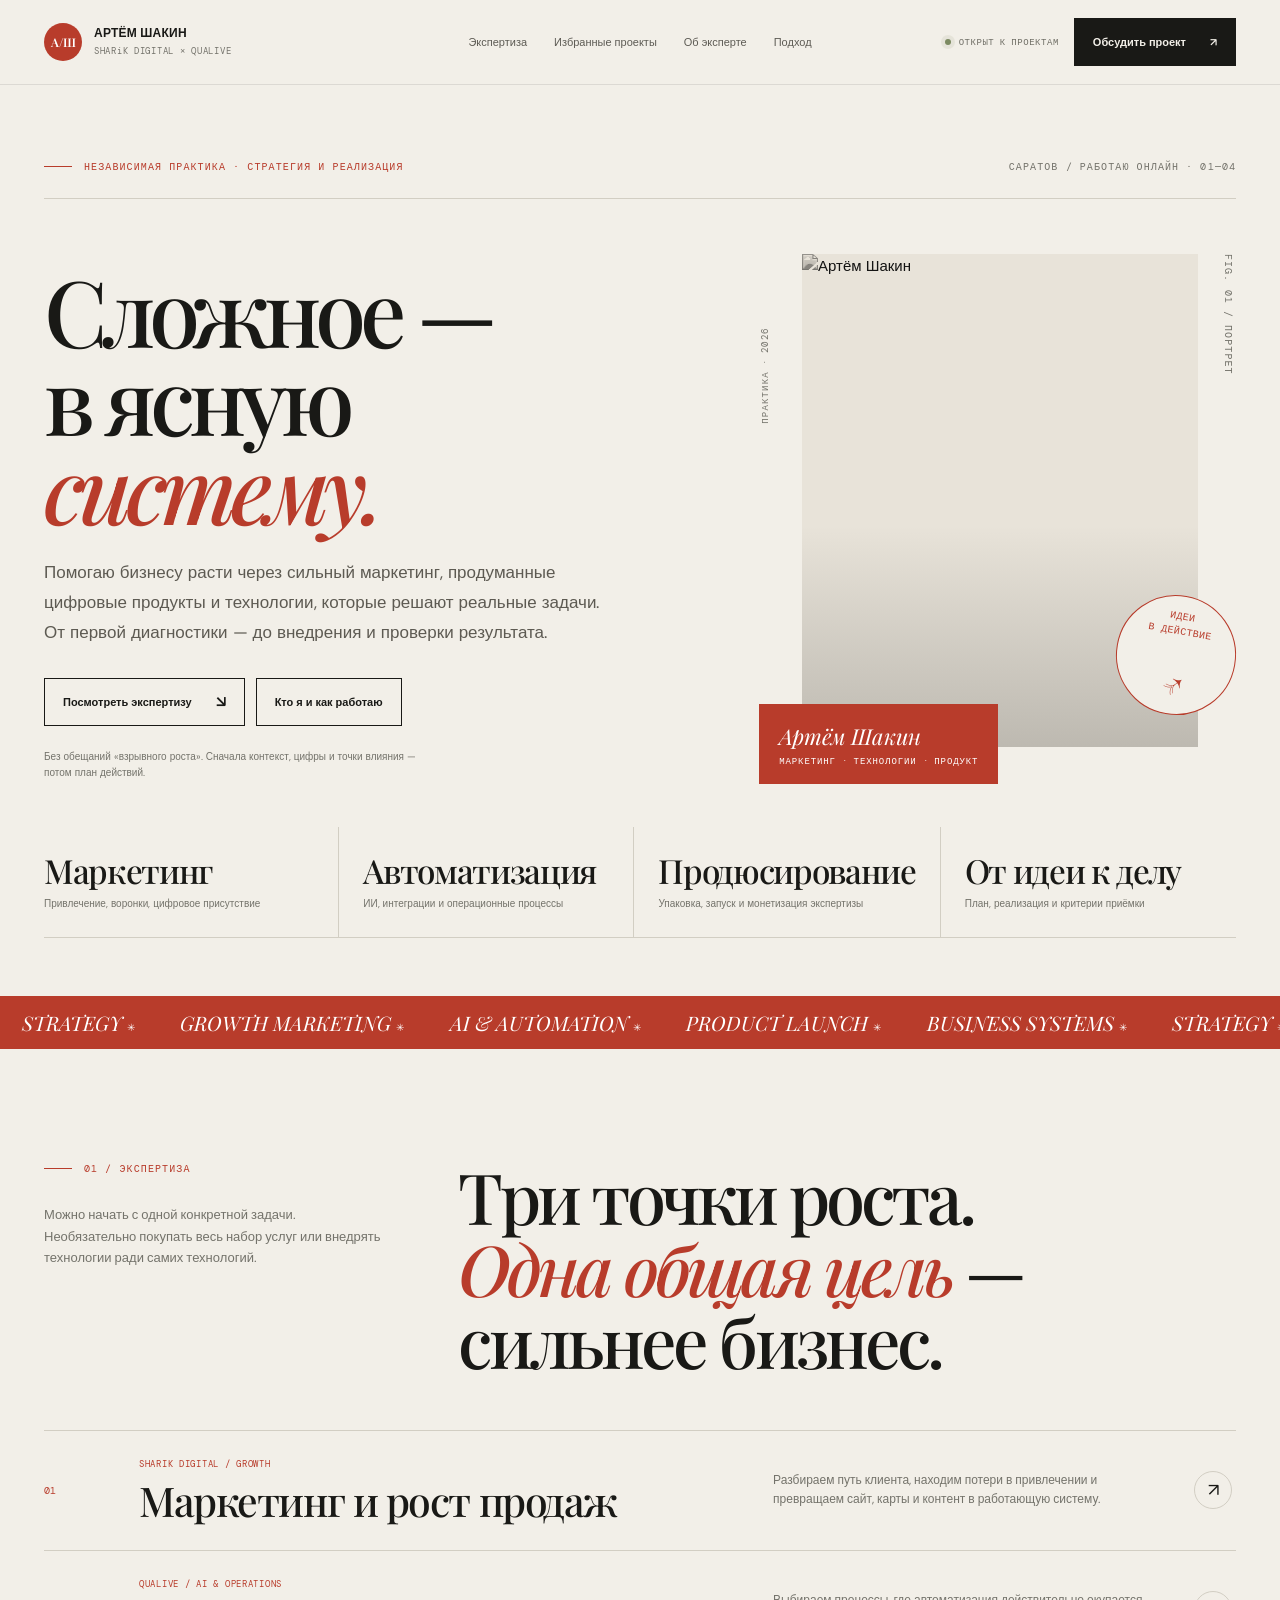
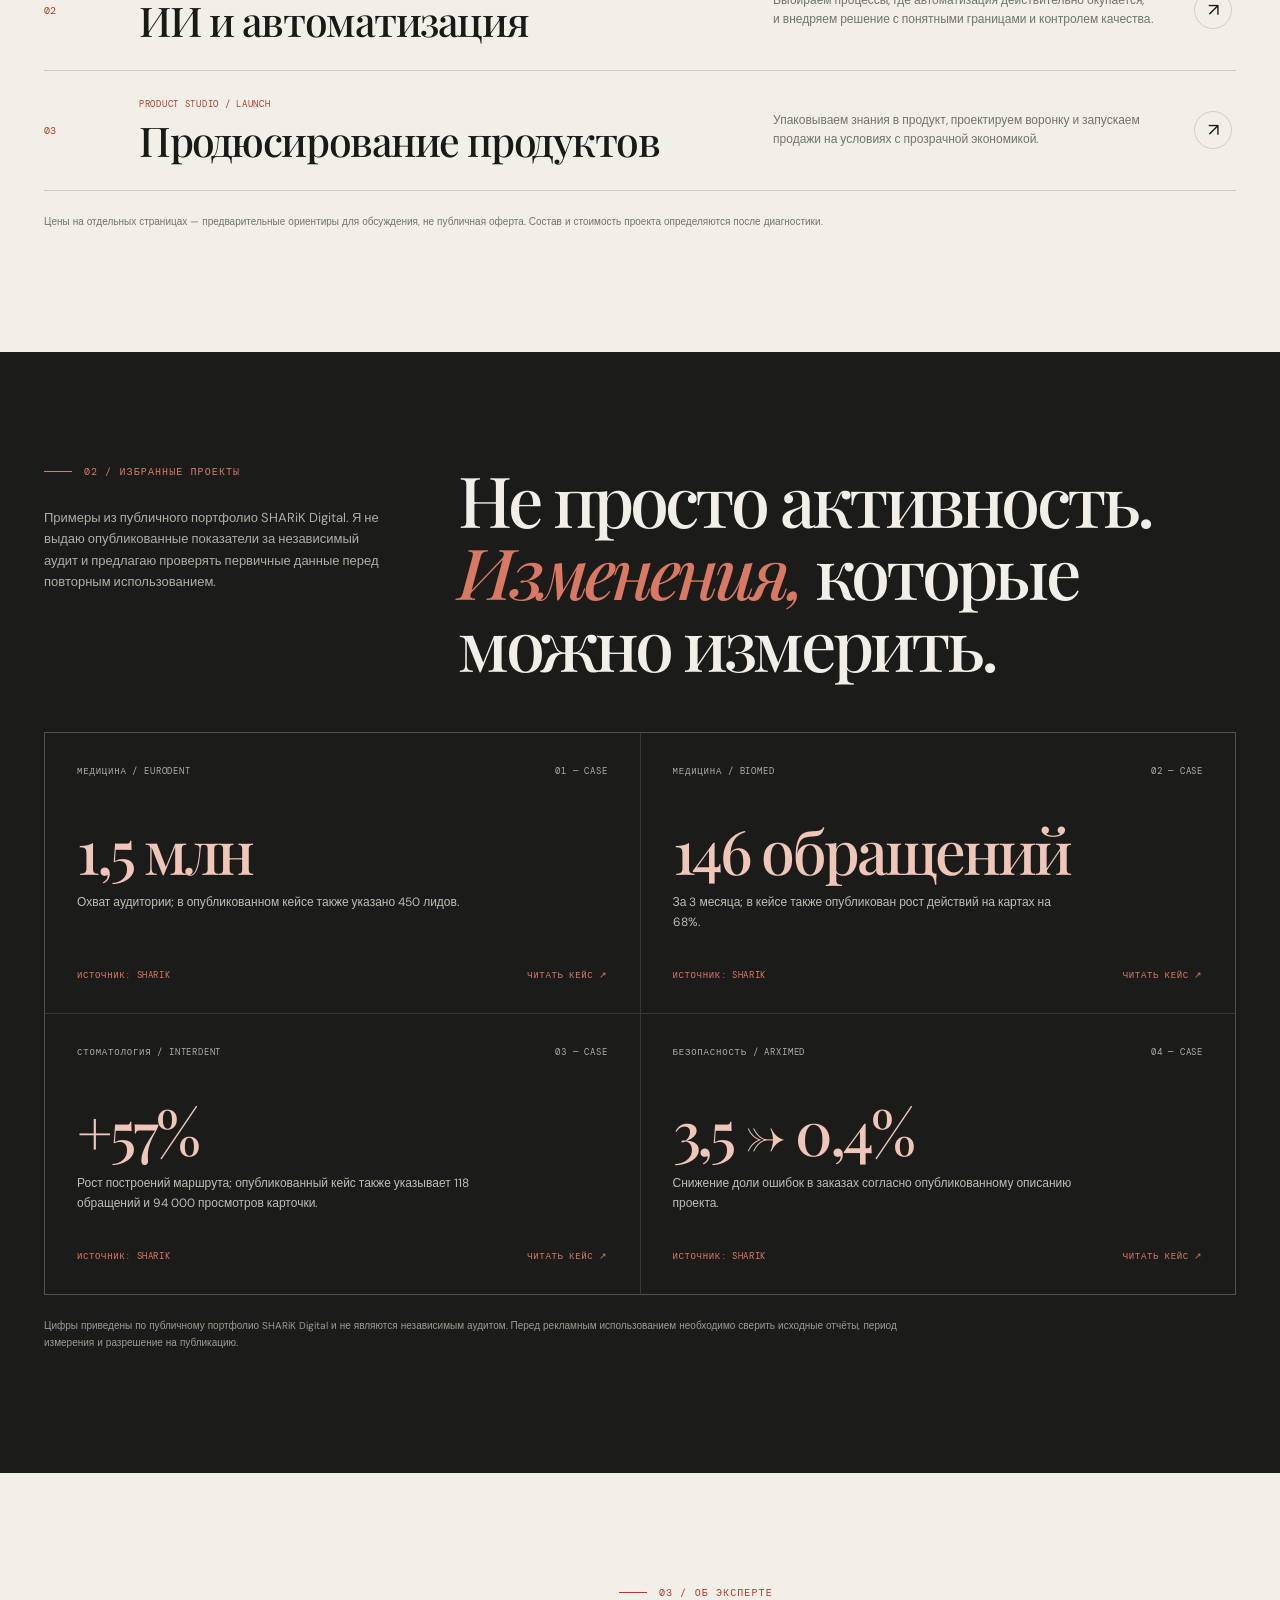
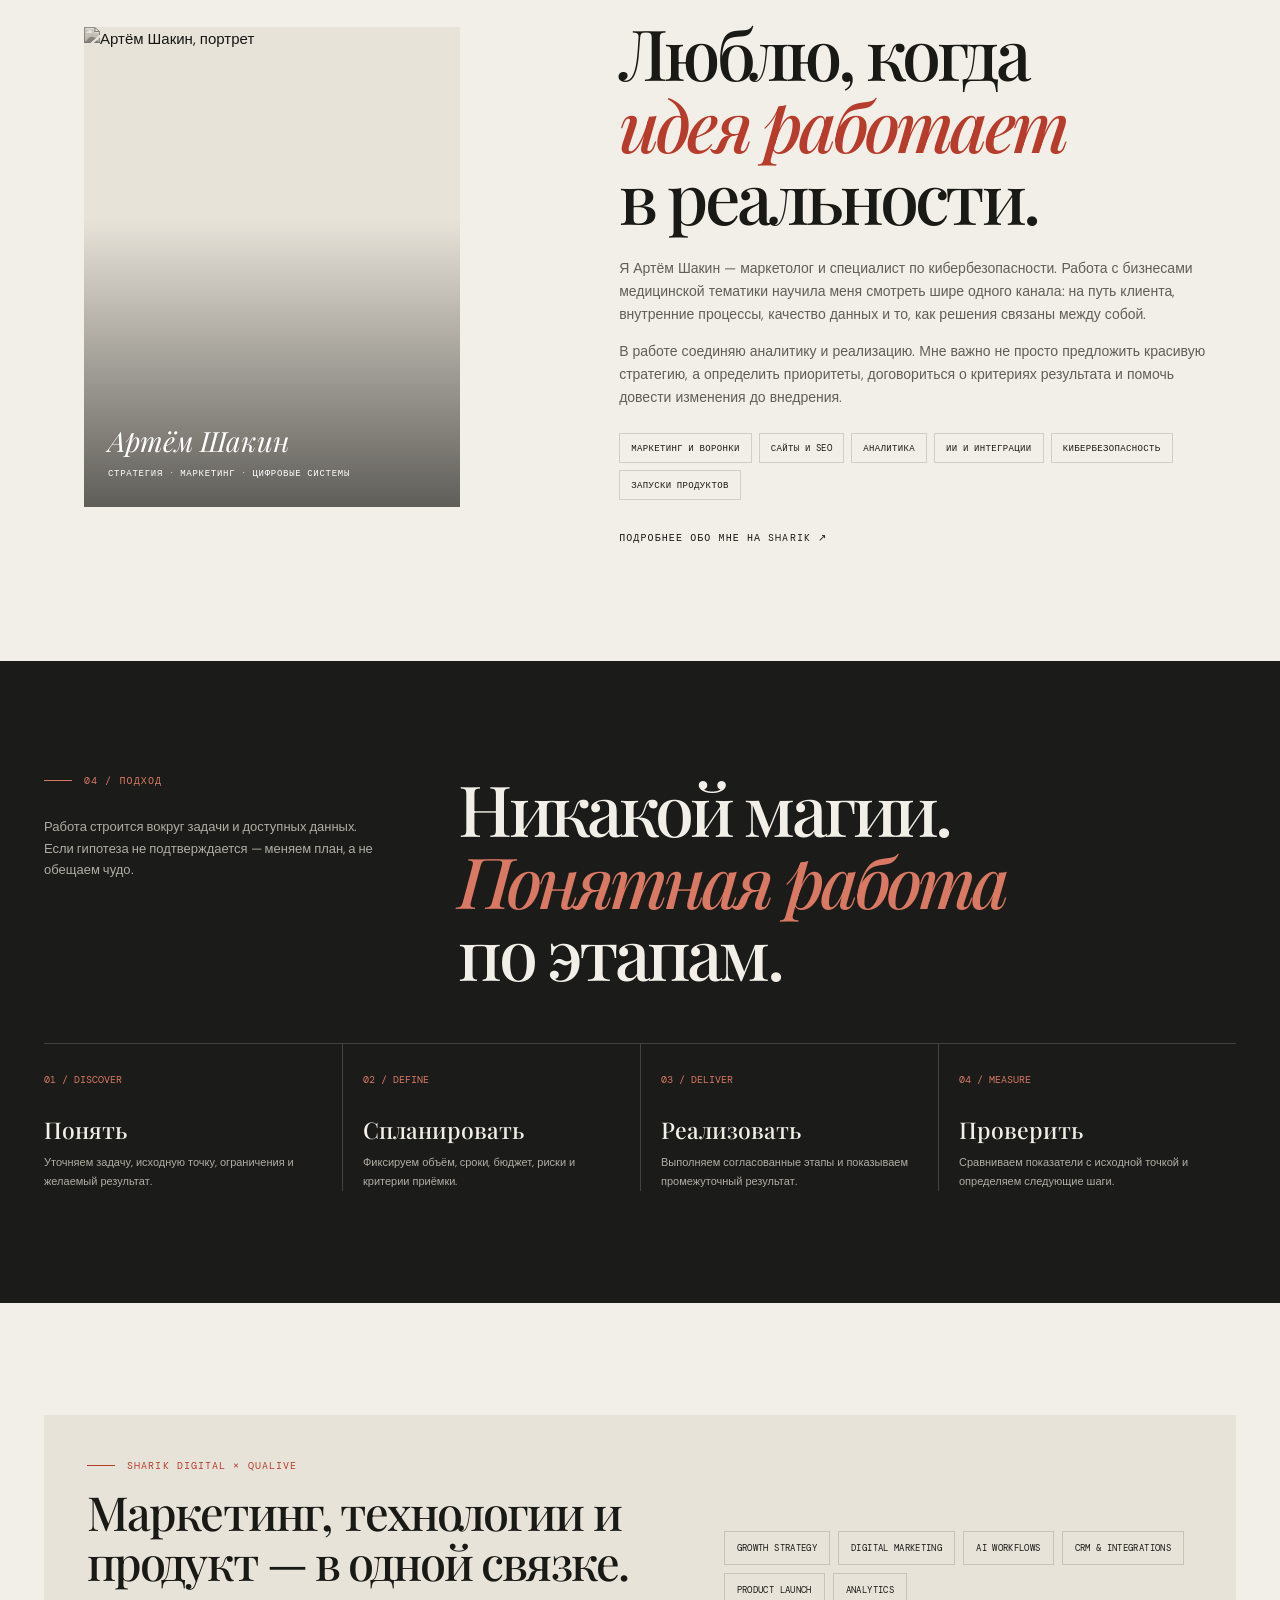
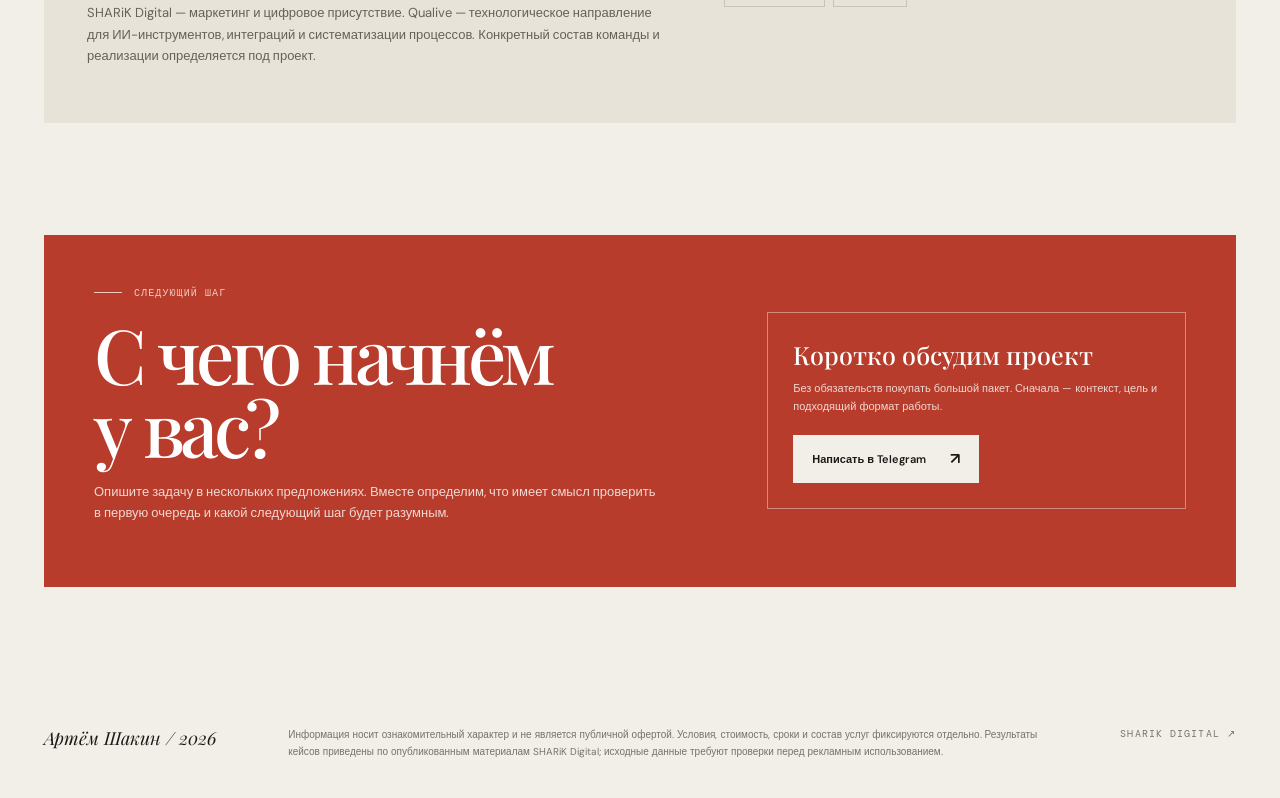
==== commit 18cefdc8: "Redesign expert site with editorial art direction and refined motion" ====
--- a/index.html
+++ b/index.html
@@ -1,58 +1,70 @@
 <!doctype html>
 <html lang="ru">
 <head>
-<meta charset="utf-8">
-<meta name="viewport" content="width=device-width, initial-scale=1">
-<meta name="theme-color" content="#f4f2ed">
-<meta name="description" content="Артём Шакин — маркетинг роста, внедрение ИИ и продюсирование цифровых продуктов. Стратегия, аналитика и реализация для бизнеса.">
-<title>Артём Шакин — стратегия роста, ИИ и цифровые продукты</title>
-<link rel="preconnect" href="https://sharik-digital.ru">
+<meta charset="utf-8"><meta name="viewport" content="width=device-width,initial-scale=1">
+<meta name="theme-color" content="#f2efe8">
+<meta name="description" content="Артём Шакин — независимый эксперт по маркетингу роста, ИИ-автоматизации и запуску цифровых продуктов. Стратегия, реализация и измеримые критерии результата.">
+<title>Артём Шакин — рост бизнеса, маркетинг и технологии</title>
+<link rel="preconnect" href="https://fonts.googleapis.com"><link rel="preconnect" href="https://fonts.gstatic.com" crossorigin><link rel="preconnect" href="https://sharik-digital.ru">
 <style>
-:root{--paper:#f4f2ed;--white:#fffefa;--ink:#171a19;--muted:#666d68;--line:#d9d9d1;--acid:#d5ff62;--blue:#3659e3;--dark:#171a19;--max:1180px;--radius:26px}
-*{box-sizing:border-box}html{scroll-behavior:smooth;scroll-padding-top:90px}body{margin:0;background:var(--paper);color:var(--ink);font:16px/1.6 Inter,Arial,Helvetica,sans-serif;-webkit-font-smoothing:antialiased}a{color:inherit;text-decoration:none}.wrap{width:min(var(--max),calc(100% - 48px));margin-inline:auto}.top{position:sticky;top:0;z-index:20;background:#f4f2edeb;backdrop-filter:blur(18px);border-bottom:1px solid #171a1912}.nav{height:78px;display:flex;align-items:center;justify-content:space-between;gap:20px}.brand{display:flex;align-items:center;gap:11px;font-size:14px;font-weight:850;letter-spacing:-.04em}.brandmark{width:37px;height:37px;display:grid;place-items:center;border-radius:12px;background:var(--ink);color:var(--acid);font-size:12px;letter-spacing:-.06em}.brand small{display:block;font-size:9px;letter-spacing:.15em;color:var(--muted);font-weight:700;text-transform:uppercase}.links{display:flex;gap:25px;align-items:center;font-size:12px;color:#4c534e}.links a:hover{color:var(--blue)}.navcta,.btn{display:inline-flex;align-items:center;justify-content:center;gap:10px;border:1px solid var(--ink);border-radius:999px;padding:13px 18px;font-size:12px;font-weight:800;transition:transform .2s,background .2s}.navcta{background:var(--ink);color:white}.btn:hover,.navcta:hover{transform:translateY(-2px)}.btn.dark{background:var(--ink);color:white}.btn.light{border-color:#ffffff55;color:white}.btn.blue{background:var(--blue);border-color:var(--blue);color:white}.eyebrow{display:flex;align-items:center;gap:10px;font-size:10px;font-weight:800;letter-spacing:.16em;text-transform:uppercase;color:#5e665f}.eyebrow:before{content:"";width:24px;height:1px;background:currentColor}.hero{padding:80px 0 74px;overflow:hidden}.hero-grid{display:grid;grid-template-columns:1.1fr .9fr;gap:58px;align-items:center}.hero h1{font-size:clamp(48px,7.2vw,88px);line-height:.94;letter-spacing:-.085em;font-weight:750;margin:24px 0 24px;max-width:760px}.hero h1 span{color:var(--blue)}.lead{font-size:18px;line-height:1.7;color:#555d57;max-width:620px}.actions{display:flex;gap:11px;flex-wrap:wrap;margin-top:28px}.under-note{font-size:11px;color:#7a817b;margin-top:17px}.hero-art{min-height:470px;border-radius:32px;background:var(--dark);color:white;padding:27px;position:relative;overflow:hidden;display:flex;flex-direction:column;justify-content:space-between}.hero-art:before{content:"";position:absolute;width:360px;height:360px;border-radius:50%;background:radial-gradient(circle,#3659e3b5,transparent 68%);right:-90px;top:45px}.hero-art:after{content:"";position:absolute;width:250px;height:250px;border:1px solid #ffffff25;border-radius:50%;right:5px;top:75px;box-shadow:0 0 0 35px #ffffff08,0 0 0 70px #ffffff05}.art-top,.art-bottom{position:relative;z-index:2;display:flex;justify-content:space-between;gap:16px;font-size:10px;letter-spacing:.13em;text-transform:uppercase;color:#c3c9c3}.art-core{position:relative;z-index:2;align-self:center;margin:auto 0;width:170px;height:170px;border-radius:50%;border:1px solid #ffffff45;display:grid;place-items:center;background:#ffffff08;backdrop-filter:blur(4px)}.art-core strong{font-size:43px;letter-spacing:-.1em;color:var(--acid)}.orbit-label{position:absolute;z-index:3;background:#252a27;border:1px solid #ffffff28;padding:10px 13px;border-radius:999px;font-size:11px}.ol1{top:30%;left:8%}.ol2{top:23%;right:4%}.ol3{bottom:27%;left:4%}.ol4{bottom:20%;right:6%}.art-bottom{border-top:1px solid #ffffff24;padding-top:16px}.proof-strip{border-block:1px solid var(--line);display:grid;grid-template-columns:repeat(4,1fr)}.proof{padding:22px 18px;border-right:1px solid var(--line)}.proof:last-child{border-right:0}.proof b{display:block;font-size:24px;letter-spacing:-.06em;line-height:1.15}.proof span{display:block;font-size:11px;color:var(--muted);margin-top:7px}.section{padding:100px 0}.section.dark{background:var(--dark);color:#f6f6f0}.section.dark .eyebrow{color:var(--acid)}.section-head{display:flex;justify-content:space-between;align-items:end;gap:40px;margin-bottom:38px}.section h2{font-size:clamp(36px,5.3vw,62px);letter-spacing:-.075em;line-height:.99;margin:15px 0 0;max-width:780px}.section-intro{max-width:380px;color:var(--muted);font-size:14px}.dark .section-intro{color:#aab1aa}.service-grid{display:grid;grid-template-columns:repeat(3,1fr);gap:14px}.service{background:var(--white);border:1px solid var(--line);border-radius:var(--radius);padding:27px;display:flex;flex-direction:column;min-height:390px;transition:transform .2s,border-color .2s}.service:hover{transform:translateY(-4px);border-color:#a4a99e}.service.featured{background:var(--acid);border-color:var(--acid)}.service-top{display:flex;justify-content:space-between;gap:12px;font-size:10px;text-transform:uppercase;letter-spacing:.1em;color:#636a62}.service-number{font-size:11px;color:#747b74}.service h3{font-size:27px;line-height:1.05;letter-spacing:-.06em;margin:45px 0 14px}.service p{font-size:13px;color:#606760;margin:0 0 20px}.service .price{font-size:23px;letter-spacing:-.05em;font-weight:850;margin-top:auto;padding-top:20px}.service .price small{font-size:11px;letter-spacing:0;font-weight:500;color:#626a62}.service ul{padding:0;list-style:none;margin:18px 0 24px;display:grid;gap:9px;font-size:12px;color:#3e453f}.service li:before{content:"↗";margin-right:8px;font-weight:800}.service .btn{align-self:flex-start}.featured .btn{background:var(--ink);color:var(--acid);border-color:var(--ink)}.case-intro{display:flex;justify-content:space-between;align-items:end;gap:20px;margin-bottom:30px}.case-grid{display:grid;grid-template-columns:repeat(4,1fr);gap:12px}.case{padding:22px;background:#202522;border:1px solid #ffffff1a;border-radius:20px;min-height:210px;display:flex;flex-direction:column}.case .sector{font-size:10px;letter-spacing:.12em;text-transform:uppercase;color:#b2bab1}.case strong{display:block;color:var(--acid);font-size:clamp(23px,2.5vw,31px);line-height:1.05;letter-spacing:-.06em;margin:30px 0 10px}.case p{font-size:12px;color:#c1c7bf;margin:0}.case a{font-size:11px;color:var(--acid);font-weight:750;margin-top:auto;padding-top:18px}.disclosure{font-size:10px;color:#929a91;max-width:820px;margin-top:18px}.founder-grid{display:grid;grid-template-columns:.8fr 1.2fr;gap:75px;align-items:center}.portrait-wrap{position:relative;max-width:420px}.portrait{display:block;width:100%;aspect-ratio:4/5;object-fit:cover;object-position:center top;border-radius:28px;filter:saturate(.82)}.portrait-label{position:absolute;bottom:16px;left:16px;right:16px;background:#171a19e8;color:white;border:1px solid #ffffff30;padding:14px 16px;border-radius:15px;backdrop-filter:blur(12px)}.portrait-label b{display:block;font-size:15px}.portrait-label span{font-size:10px;color:#b9c0b9}.founder-copy h2{font-size:clamp(40px,5vw,61px);letter-spacing:-.075em;line-height:.98;margin:18px 0}.founder-copy>p{color:#5b635c;font-size:15px;max-width:650px}.chips{display:flex;flex-wrap:wrap;gap:8px;margin:22px 0 27px}.chip{font-size:11px;border:1px solid var(--line);border-radius:999px;padding:9px 12px;background:#ffffff70}.founder-links{display:flex;gap:10px;flex-wrap:wrap}.process-grid{display:grid;grid-template-columns:repeat(4,1fr);gap:12px;margin-top:40px}.process{padding:22px;border-top:1px solid #ffffff45}.process .n{font-size:11px;color:var(--acid);letter-spacing:.1em}.process h3{font-size:18px;letter-spacing:-.04em;margin:24px 0 9px}.process p{font-size:12px;color:#b2b9b1;margin:0}.qualive-box{display:grid;grid-template-columns:1fr .8fr;gap:40px;align-items:center;padding:38px;border-radius:28px;background:#e8e6df;border:1px solid #d4d3cb}.qualive-box h3{font-size:clamp(28px,3.8vw,42px);letter-spacing:-.065em;line-height:1.03;margin:13px 0}.qualive-box p{font-size:14px;color:#5f665f;max-width:620px}.qualive-tags{display:flex;flex-wrap:wrap;gap:8px}.qualive-tags span{padding:10px 12px;border-radius:999px;background:var(--white);border:1px solid #d5d7cf;font-size:11px}.contact{background:var(--acid);color:var(--ink);padding:52px;border-radius:30px;display:grid;grid-template-columns:1.15fr .85fr;gap:35px;align-items:center}.contact h2{font-size:clamp(38px,5vw,60px);letter-spacing:-.08em;line-height:.97;margin:14px 0}.contact p{font-size:14px;color:#454e3b;max-width:580px}.contact-card{padding:24px;border:1px solid #171a1930;border-radius:20px}.contact-card b{display:block;font-size:15px}.contact-card span{display:block;font-size:12px;color:#46503c;margin:7px 0 16px}.contact-card .btn{background:var(--ink);color:var(--acid);border-color:var(--ink)}.footer{padding:30px 0 38px;display:flex;justify-content:space-between;gap:20px;flex-wrap:wrap;color:#737a73;font-size:11px}.footer .fine{max-width:760px;font-size:10px}.mobile-only{display:none}
-@media(max-width:900px){.links{display:none}.hero-grid,.founder-grid{grid-template-columns:1fr;gap:32px}.hero-art{min-height:390px}.hero{padding-top:58px}.service-grid{grid-template-columns:1fr}.service{min-height:unset}.service h3{margin-top:28px}.case-grid{grid-template-columns:repeat(2,1fr)}.section{padding:72px 0}.section-head{display:block}.section-intro{margin-top:20px}.process-grid{grid-template-columns:repeat(2,1fr)}.qualive-box,.contact{grid-template-columns:1fr}.portrait-wrap{max-width:360px}.proof-strip{grid-template-columns:repeat(2,1fr)}.proof:nth-child(2){border-right:0}.proof:nth-child(-n+2){border-bottom:1px solid var(--line)}}
-@media(max-width:560px){.wrap{width:calc(100% - 30px)}.nav{height:68px}.navcta{font-size:10px;padding:11px 13px}.hero{padding:46px 0}.hero h1{font-size:clamp(44px,14vw,65px)}.lead{font-size:16px}.hero-art{min-height:350px;padding:20px}.art-core{width:140px;height:140px}.art-core strong{font-size:36px}.orbit-label{font-size:9px;padding:8px 10px}.ol1{left:0}.ol2{right:0}.proof{padding:17px 13px}.proof b{font-size:20px}.section{padding:62px 0}.section h2{font-size:39px}.case-grid,.process-grid{grid-template-columns:1fr}.case{min-height:175px}.case strong{margin-top:22px}.qualive-box,.contact{padding:25px}.contact h2{font-size:43px}.footer{display:block}.footer>*+*{margin-top:12px}}
-@media(prefers-reduced-motion:reduce){*,*::before,*::after{scroll-behavior:auto!important;transition:none!important}}
+@import url('https://fonts.googleapis.com/css2?family=DM+Mono:wght@400;500&family=DM+Sans:wght@400;500;600;700&family=Playfair+Display:ital,wght@0,500;0,600;0,700;1,500;1,600&display=swap');
+:root{--paper:#f2efe8;--paper2:#e8e3d9;--ink:#191916;--muted:#74736b;--line:#d2cec3;--red:#b83c2b;--red2:#8e2d22;--dark:#1b1c19;--white:#faf8f2;--serif:'Playfair Display',Georgia,serif;--sans:'DM Sans',Arial,sans-serif;--mono:'DM Mono',monospace;--max:1320px}
+*{box-sizing:border-box}html{scroll-behavior:smooth;scroll-padding-top:100px}body{margin:0;background:var(--paper);color:var(--ink);font:15px/1.65 var(--sans);-webkit-font-smoothing:antialiased}a{color:inherit;text-decoration:none}img{max-width:100%;display:block}button,a{-webkit-tap-highlight-color:transparent}.wrap{width:min(var(--max),calc(100% - 88px));margin:auto}.mono,.eyebrow,.nav-index,.meta,.kicker{font:10px/1.5 var(--mono);letter-spacing:.11em;text-transform:uppercase}.eyebrow{display:flex;align-items:center;gap:12px;color:var(--red)}.eyebrow:before{content:"";width:28px;height:1px;background:currentColor}.site-header{position:sticky;top:0;z-index:50;background:#f2efe8e8;backdrop-filter:blur(16px);border-bottom:1px solid #1919161a}.nav{height:84px;display:grid;grid-template-columns:1fr auto 1fr;align-items:center;gap:24px}.wordmark{display:flex;align-items:center;gap:12px;width:max-content}.mark{display:grid;place-items:center;width:38px;height:38px;background:var(--red);color:#fff;font:600 12px var(--serif);border-radius:50%}.wordmark b{display:block;font-size:12px;line-height:1.1;letter-spacing:.02em}.wordmark small{display:block;margin-top:5px;color:var(--muted);font:9px var(--mono);letter-spacing:.08em}.nav-links{display:flex;gap:27px;align-items:center;color:#5d5b54;font-size:11px}.nav-links a,.text-link{transition:color .2s}.nav-links a:hover,.text-link:hover{color:var(--red)}.nav-right{justify-self:end;display:flex;align-items:center;gap:15px}.availability{display:flex;align-items:center;gap:8px;color:#6e6d64;font:9px var(--mono);text-transform:uppercase;letter-spacing:.06em}.availability:before{content:"";width:6px;height:6px;background:#7c8a61;border-radius:50%;box-shadow:0 0 0 4px #7c8a611c}.nav-cta,.button{display:inline-flex;align-items:center;justify-content:center;gap:24px;padding:14px 18px;border:1px solid var(--ink);font-size:11px;font-weight:600;transition:background .25s,color .25s,transform .25s,border-color .25s}.nav-cta{background:var(--ink);color:var(--paper)}.nav-cta:hover,.button.dark:hover{background:var(--red);border-color:var(--red);transform:translateY(-2px)}.button.red{background:var(--red);color:white;border-color:var(--red)}.button.red:hover{background:var(--red2);border-color:var(--red2);transform:translateY(-2px)}.button.outline:hover{background:var(--ink);color:var(--paper);transform:translateY(-2px)}.button .arrow{font-size:16px;line-height:0}.hero{padding:74px 0 58px;overflow:hidden}.hero-topline{display:flex;justify-content:space-between;gap:20px;align-items:center;padding-bottom:24px;border-bottom:1px solid var(--line)}.hero-grid{display:grid;grid-template-columns:minmax(0,1.05fr) minmax(360px,.8fr);gap:7.5%;align-items:center;padding:47px 0 35px}.hero h1{font:500 clamp(56px,7.2vw,104px)/.96 var(--serif);letter-spacing:-.065em;margin:20px 0 27px;max-width:790px}.hero h1 em{font-weight:500;color:var(--red)}.hero-copy{font-size:17px;line-height:1.75;color:#5d5a52;max-width:580px}.hero-actions{display:flex;gap:11px;flex-wrap:wrap;margin-top:30px}.hero-note{margin-top:23px;color:var(--muted);font-size:10px;max-width:400px}.hero-visual{position:relative;min-height:530px;isolation:isolate}.portrait-frame{position:absolute;inset:0 8% 7% 9%;overflow:hidden;background:var(--paper2)}.portrait-frame img{width:100%;height:100%;object-fit:cover;object-position:center 25%;filter:grayscale(100%) contrast(1.03);mix-blend-mode:multiply;transition:transform 1.1s cubic-bezier(.2,.75,.2,1)}.hero-visual:hover .portrait-frame img{transform:scale(1.035)}.portrait-frame:after{content:"";position:absolute;inset:0;background:linear-gradient(180deg,transparent 55%,#19191635)}.visual-index{position:absolute;top:0;right:0;writing-mode:vertical-rl;color:var(--muted)}.visual-caption{position:absolute;left:0;bottom:0;z-index:2;background:var(--red);color:white;padding:17px 20px;min-width:195px}.visual-caption b{display:block;font:italic 22px var(--serif)}.visual-caption span{display:block;margin-top:4px;font:9px var(--mono);letter-spacing:.1em;text-transform:uppercase}.visual-stamp{position:absolute;right:0;bottom:13%;z-index:3;width:120px;height:120px;border:1px solid var(--red);border-radius:50%;display:grid;place-items:center;text-align:center;color:var(--red);background:var(--paper);font:10px/1.5 var(--mono);letter-spacing:.04em;transform:rotate(10deg)}.visual-stamp strong{display:block;font:italic 31px var(--serif);letter-spacing:-.06em}.vertical-note{position:absolute;left:0;top:14%;writing-mode:vertical-rl;transform:rotate(180deg);font:9px var(--mono);letter-spacing:.13em;color:var(--muted)}.ticker{overflow:hidden;background:var(--red);color:#fff;white-space:nowrap;padding:13px 0}.ticker-track{display:flex;width:max-content;animation:ticker 34s linear infinite}.ticker span{font:italic 20px var(--serif);padding:0 22px}.ticker b{font:10px var(--mono);font-weight:400;letter-spacing:.14em}.ticker:hover .ticker-track{animation-play-state:paused}@keyframes ticker{to{transform:translateX(-50%)}}.facts{display:grid;grid-template-columns:repeat(4,1fr);border-bottom:1px solid var(--line)}.fact{padding:25px 24px 26px 0;border-right:1px solid var(--line)}.fact+.fact{padding-left:24px}.fact:last-child{border:0}.fact strong{display:block;font:500 clamp(22px,2.6vw,34px)/1.1 var(--serif);letter-spacing:-.04em}.fact span{display:block;margin-top:8px;color:var(--muted);font-size:10px;line-height:1.5}.section{padding:112px 0}.section-head{display:grid;grid-template-columns:.65fr 1.35fr;gap:40px;align-items:start;margin-bottom:53px}.section-title{font:500 clamp(42px,5.5vw,72px)/1.02 var(--serif);letter-spacing:-.055em;margin:0;max-width:830px}.section-title em{color:var(--red);font-weight:500}.section-side{padding-top:6px;color:var(--muted);font-size:13px;max-width:340px}.service-list{border-top:1px solid var(--line)}.service-row{display:grid;grid-template-columns:70px minmax(0,1fr) minmax(190px,.65fr) 42px;gap:25px;align-items:center;padding:27px 0;border-bottom:1px solid var(--line);transition:padding .3s}.service-row:hover{padding-left:12px;padding-right:12px}.service-no{font:10px var(--mono);color:var(--red)}.service-row h3{font:500 clamp(25px,3.2vw,42px)/1.1 var(--serif);letter-spacing:-.035em;margin:0}.service-row p{font-size:12px;color:var(--muted);max-width:380px;margin:0}.service-arrow{width:38px;height:38px;border:1px solid var(--line);border-radius:50%;display:grid;place-items:center;font-size:18px;transition:all .25s}.service-row:hover .service-arrow{background:var(--red);border-color:var(--red);color:white;transform:rotate(45deg)}.service-meta{display:block;color:var(--red);font:9px var(--mono);letter-spacing:.08em;text-transform:uppercase;margin-bottom:8px}.section.dark{background:var(--dark);color:var(--paper)}.section.dark .eyebrow{color:#d97863}.section.dark .section-side{color:#b0ada3}.section.dark .section-title em{color:#d97863}.case-grid{display:grid;grid-template-columns:repeat(2,1fr);gap:1px;background:#ffffff20;border:1px solid #ffffff20}.case{background:var(--dark);padding:32px;min-height:280px;display:flex;flex-direction:column;position:relative;overflow:hidden;transition:background .3s}.case:hover{background:#242520}.case-top{display:flex;justify-content:space-between;gap:15px;color:#b0ada3;font:9px var(--mono);letter-spacing:.09em;text-transform:uppercase}.case-metric{font:500 clamp(37px,5vw,61px)/1 var(--serif);letter-spacing:-.05em;color:#f0c6b9;margin:42px 0 13px}.case p{font-size:12px;color:#c0bdb4;max-width:400px;margin:0}.case-foot{margin-top:auto;padding-top:25px;display:flex;justify-content:space-between;gap:20px;color:#d97863;font:9px var(--mono);letter-spacing:.07em;text-transform:uppercase}.fineprint{font-size:10px;line-height:1.7;color:#9d9b91;max-width:900px;margin-top:22px}.about-grid{display:grid;grid-template-columns:.85fr 1.15fr;gap:10%;align-items:center}.about-art{position:relative;background:var(--paper2);min-height:480px;display:flex;align-items:flex-end;padding:24px;overflow:hidden}.about-art img{position:absolute;inset:0;width:100%;height:100%;object-fit:cover;object-position:center 20%;filter:grayscale(100%);mix-blend-mode:multiply}.about-art:after{content:"";position:absolute;inset:0;background:linear-gradient(0deg,#191916a8,transparent 60%)}.about-art figcaption{position:relative;z-index:2;color:white}.about-art figcaption strong{display:block;font:italic 28px var(--serif)}.about-art figcaption span{font:9px var(--mono);letter-spacing:.08em;text-transform:uppercase}.about-copy .section-title{margin:17px 0 24px}.about-copy p{color:#605e56;font-size:14px;max-width:610px}.pill-list{display:flex;flex-wrap:wrap;gap:7px;margin:24px 0}.pill{border:1px solid var(--line);padding:8px 11px;font:9px var(--mono);letter-spacing:.04em;text-transform:uppercase}.steps{display:grid;grid-template-columns:repeat(4,1fr);border-top:1px solid #ffffff2d;margin-top:54px}.step{padding:22px 22px 0 0}.step+.step{padding-left:20px;border-left:1px solid #ffffff2d}.step .num{color:#d97863;font:10px var(--mono)}.step h3{font:500 23px var(--serif);margin:24px 0 8px}.step p{font-size:11px;line-height:1.7;color:#b0ada3;margin:0}.brand-note{display:grid;grid-template-columns:1fr .8fr;gap:50px;align-items:center;background:var(--paper2);padding:43px}.brand-note h3{font:500 clamp(30px,4vw,47px)/1.08 var(--serif);letter-spacing:-.04em;margin:14px 0}.brand-note p{font-size:13px;color:#656259;max-width:660px}.brand-note-tags{display:flex;flex-wrap:wrap;gap:8px}.brand-note-tags span{padding:10px 12px;border:1px solid #c9c3b7;font:9px var(--mono);text-transform:uppercase;letter-spacing:.04em}.contact-block{background:var(--red);color:white;padding:50px;display:grid;grid-template-columns:1.2fr .8fr;gap:45px;align-items:center}.contact-block .eyebrow{color:#f2c9bf}.contact-block h2{font:500 clamp(42px,6vw,76px)/.97 var(--serif);letter-spacing:-.06em;margin:17px 0}.contact-block p{font-size:13px;color:#f0d8d2;max-width:570px}.contact-card{border:1px solid #ffffff65;padding:25px}.contact-card strong{display:block;font:500 25px var(--serif)}.contact-card p{font-size:11px;margin:8px 0 20px}.contact-card .button{background:var(--paper);color:var(--ink);border-color:var(--paper)}.contact-card .button:hover{background:var(--ink);color:var(--paper);border-color:var(--ink)}.footer{padding:27px 0 38px;display:flex;justify-content:space-between;gap:20px;align-items:start;color:var(--muted);font-size:10px}.footer-copy{max-width:760px;line-height:1.7}.footer-brand{font:italic 18px var(--serif);color:var(--ink)}.reveal{opacity:0;transform:translateY(24px);transition:opacity .75s ease,transform .75s cubic-bezier(.2,.7,.2,1)}.reveal.is-visible{opacity:1;transform:translateY(0)}.delay-1{transition-delay:.08s}.delay-2{transition-delay:.16s}.delay-3{transition-delay:.24s}.offer-hero{padding:70px 0 85px;border-bottom:1px solid var(--line)}.offer-hero-grid{display:grid;grid-template-columns:1.15fr .65fr;gap:8%;align-items:end}.offer-hero h1{font:500 clamp(52px,7.5vw,100px)/.96 var(--serif);letter-spacing:-.065em;margin:24px 0}.offer-hero h1 em{color:var(--red);font-weight:500}.offer-hero .lead{font-size:17px;color:#5d5a52;max-width:680px}.offer-aside{border-left:1px solid var(--line);padding:8px 0 8px 24px}.offer-aside .price{font:500 36px var(--serif);letter-spacing:-.04em}.offer-aside p{font-size:11px;color:var(--muted);margin:7px 0 22px}.offer-aside .mono{color:var(--red)}.offer-content{display:grid;grid-template-columns:.65fr 1.35fr;gap:8%;padding:82px 0}.offer-label{font:10px var(--mono);letter-spacing:.1em;text-transform:uppercase;color:var(--red)}.offer-content h2{font:500 clamp(34px,4vw,52px)/1.08 var(--serif);letter-spacing:-.045em;margin:12px 0 20px}.offer-content p{color:#605e56;font-size:14px}.offer-content ul{list-style:none;padding:0;margin:25px 0;border-top:1px solid var(--line)}.offer-content li{padding:15px 0;border-bottom:1px solid var(--line);display:grid;grid-template-columns:35px 1fr;gap:15px;font-size:13px}.offer-content li:before{content:attr(data-n);font:10px var(--mono);color:var(--red);padding-top:4px}.deliverables{display:grid;grid-template-columns:repeat(3,1fr);gap:1px;background:var(--line);border:1px solid var(--line);margin-top:35px}.deliverable{background:var(--paper);padding:22px}.deliverable b{font:500 20px var(--serif)}.deliverable p{font-size:11px;margin-bottom:0}.investment{background:var(--dark);color:var(--paper);padding:55px;display:grid;grid-template-columns:1fr .65fr;gap:45px;align-items:center}.investment h2{font:500 clamp(38px,5vw,60px)/1 var(--serif);letter-spacing:-.05em;margin:16px 0}.investment p{font-size:12px;color:#b7b3a9}.investment-price{font:500 clamp(32px,4vw,48px) var(--serif);color:#f0c6b9}.investment .button{margin-top:16px}.page-end{padding:80px 0}.page-end .section-title{max-width:850px}.backlink{display:inline-flex;gap:10px;align-items:center;font:10px var(--mono);text-transform:uppercase;letter-spacing:.1em;color:var(--red);margin-top:28px}
+@media(max-width:950px){.wrap{width:calc(100% - 48px)}.nav{grid-template-columns:1fr auto}.nav-links{display:none}.nav-right{grid-column:2}.availability{display:none}.hero-grid{grid-template-columns:1fr .8fr;gap:5%}.hero-visual{min-height:430px}.section{padding:82px 0}.section-head{grid-template-columns:1fr;gap:20px}.section-side{max-width:600px}.about-grid{gap:6%}.offer-hero-grid{grid-template-columns:1fr .6fr;gap:5%}.offer-content{gap:5%}.brand-note{gap:25px;padding:32px}.contact-block{padding:35px;gap:25px}}
+@media(max-width:680px){.wrap{width:calc(100% - 36px)}.nav{height:70px;gap:10px}.mark{width:34px;height:34px}.wordmark small{font-size:8px}.nav-cta{padding:12px;font-size:10px;gap:10px}.hero{padding:40px 0 38px}.hero-topline{align-items:start;flex-direction:column;gap:8px}.hero-grid{grid-template-columns:1fr;gap:34px;padding:33px 0 18px}.hero h1{font-size:clamp(55px,14vw,82px)}.hero-copy{font-size:15px}.hero-visual{min-height:430px;margin:0 4px 0 10px}.portrait-frame{inset:0 7% 7% 7%}.visual-stamp{width:96px;height:96px;font-size:8px}.visual-stamp strong{font-size:25px}.facts{grid-template-columns:repeat(2,1fr)}.fact{padding:18px 12px 18px 0}.fact+.fact{padding-left:14px}.fact:nth-child(2){border-right:0}.fact:nth-child(-n+2){border-bottom:1px solid var(--line)}.fact strong{font-size:26px}.section{padding:68px 0}.section-head{margin-bottom:34px}.section-title{font-size:clamp(40px,11vw,57px)}.service-row{grid-template-columns:34px 1fr 34px;gap:13px;padding:22px 0}.service-row p{grid-column:2;grid-row:2}.service-arrow{grid-column:3;grid-row:1}.service-row h3{font-size:28px}.case-grid{grid-template-columns:1fr}.case{min-height:235px;padding:25px}.case-metric{margin:35px 0 12px}.about-grid{grid-template-columns:1fr;gap:34px}.about-art{min-height:440px;margin:0 12px}.about-copy .section-title{font-size:43px}.steps{grid-template-columns:repeat(2,1fr);gap:25px 0}.step{padding:0 14px 0 0}.step+.step{padding-left:14px}.step:nth-child(3){border-left:0;padding-left:0}.brand-note{grid-template-columns:1fr;padding:26px;gap:18px}.contact-block{grid-template-columns:1fr;padding:28px;gap:22px}.contact-block h2{font-size:49px}.footer{display:grid;grid-template-columns:1fr;gap:10px}.offer-hero{padding:44px 0 55px}.offer-hero-grid{grid-template-columns:1fr;gap:30px}.offer-hero h1{font-size:clamp(53px,13vw,77px)}.offer-aside{border-left:0;border-top:1px solid var(--line);padding:22px 0 0}.offer-content{grid-template-columns:1fr;gap:18px;padding:58px 0}.deliverables{grid-template-columns:1fr}.deliverable{padding:18px}.investment{grid-template-columns:1fr;padding:30px;gap:20px}.page-end{padding:58px 0}}
+@media(prefers-reduced-motion:reduce){*,*::before,*::after{animation:none!important;scroll-behavior:auto!important;transition:none!important}.reveal{opacity:1;transform:none}}
 </style>
 </head>
 <body>
-<header class="top"><div class="wrap nav">
-<a class="brand" href="#top"><span class="brandmark">A/S</span><span>АРТЁМ ШАКИН<small>STRATEGY · GROWTH · AI</small></span></a>
-<nav class="links" aria-label="Главная навигация"><a href="#directions">Направления</a><a href="#cases">Результаты</a><a href="#about">Об эксперте</a><a href="#approach">Подход</a></nav>
-<a class="navcta" href="#contact">Обсудить задачу <span>↗</span></a>
+<header class="site-header"><div class="wrap nav">
+<a class="wordmark" href="#top" aria-label="Артём Шакин — на главную"><span class="mark">А/Ш</span><span><b>АРТЁМ ШАКИН</b><small>SHARiK DIGITAL × QUALIVE</small></span></a>
+<nav class="nav-links" aria-label="Основная навигация"><a href="#expertise">Экспертиза</a><a href="#work">Избранные проекты</a><a href="#about">Об эксперте</a><a href="#approach">Подход</a></nav>
+<div class="nav-right"><span class="availability">Открыт к проектам</span><a class="nav-cta" href="#contact">Обсудить проект <span class="arrow">↗</span></a></div>
 </div></header>
 <main id="top">
-<section class="hero"><div class="wrap hero-grid">
-<div><div class="eyebrow">Независимый эксперт · SHARiK × Qualive</div>
-<h1>Рост бизнеса —<br>не на удачу.<br><span>На системе.</span></h1>
-<p class="lead">Соединяю маркетинг, технологии и продуктовый подход, чтобы находить точки роста, убирать лишние ручные процессы и превращать экспертизу в понятные коммерческие предложения.</p>
-<div class="actions"><a class="btn dark" href="#directions">Выбрать направление <span>↘</span></a><a class="btn" href="#about">Познакомиться со мной</a></div>
-<p class="under-note">Сначала разбираемся в задаче и цифрах. Затем предлагаем план, бюджет и измеримые критерии работы.</p></div>
-<div class="hero-art" aria-label="Система роста бизнеса: стратегия, маркетинг, технологии и продукты"><div class="art-top"><span>Growth architecture / 01</span><span>Independent practice</span></div><span class="orbit-label ol1">Стратегия</span><span class="orbit-label ol2">Маркетинг</span><span class="orbit-label ol3">Технологии</span><span class="orbit-label ol4">Продукт</span><div class="art-core"><strong>A/S</strong></div><div class="art-bottom"><span>SHARiK DIGITAL</span><span>×</span><span>QUALIVE</span></div></div>
+<section class="hero"><div class="wrap">
+<div class="hero-topline"><span class="eyebrow">Независимая практика · Стратегия и реализация</span><span class="mono" style="color:var(--muted)">Саратов / Работаю онлайн · 01—04</span></div>
+<div class="hero-grid">
+<div class="reveal"><h1>Сложное —<br>в ясную <em>систему.</em></h1>
+<p class="hero-copy">Помогаю бизнесу расти через сильный маркетинг, продуманные цифровые продукты и технологии, которые решают реальные задачи. От первой диагностики — до внедрения и проверки результата.</p>
+<div class="hero-actions"><a class="button dark" href="#expertise">Посмотреть экспертизу <span class="arrow">↘</span></a><a class="button outline" href="#about">Кто я и как работаю</a></div>
+<p class="hero-note">Без обещаний «взрывного роста». Сначала контекст, цифры и точки влияния — потом план действий.</p></div>
+<div class="hero-visual reveal delay-2"><span class="vertical-note">ПРАКТИКА · 2026</span><span class="visual-index mono">FIG. 01 / ПОРТРЕТ</span><div class="portrait-frame"><img src="https://sharik-digital.ru/team/shakin-720.webp" alt="Артём Шакин" fetchpriority="high"></div><div class="visual-caption"><b>Артём Шакин</b><span>Маркетинг · Технологии · Продукт</span></div><div class="visual-stamp">ИДЕИ<br>В ДЕЙСТВИЕ<strong>↗</strong></div></div>
+</div>
+<div class="facts reveal"><div class="fact"><strong>Маркетинг</strong><span>Привлечение, воронки, цифровое присутствие</span></div><div class="fact"><strong>Автоматизация</strong><span>ИИ, интеграции и операционные процессы</span></div><div class="fact"><strong>Продюсирование</strong><span>Упаковка, запуск и монетизация экспертизы</span></div><div class="fact"><strong>От идеи к делу</strong><span>План, реализация и критерии приёмки</span></div></div>
 </div></section>
-<div class="wrap"><div class="proof-strip" aria-label="Кратко об эксперте"><div class="proof"><b>3+ года</b><span>опыта в маркетинге — по данным основателя</span></div><div class="proof"><b>10+ бизнесов</b><span>медицинской тематики — по данным основателя</span></div><div class="proof"><b>3 направления</b><span>маркетинг · ИИ · продюсирование</span></div><div class="proof"><b>От стратегии</b><span>до внедрения и контроля результата</span></div></div></div>
-<section class="section" id="directions"><div class="wrap"><div class="section-head"><div><div class="eyebrow">Чем могу быть полезен</div><h2>Три задачи.<br>Один ответственный подход.</h2></div><p class="section-intro">Можно начать с диагностики и не покупать большой проект вслепую. Объём, сроки и критерии приёмки согласуем до старта.</p></div>
-<div class="service-grid">
-<article class="service"><div class="service-top"><span>01 / SHARiK DIGITAL</span><span class="service-number">Growth marketing</span></div><h3>Маркетинг<br>и рост продаж</h3><p>Находим, где теряются обращения и возможности роста: сайт, карты, соцсети, воронка и обработка лидов.</p><ul><li>Аудит цифрового присутствия</li><li>Путь клиента и точки потерь</li><li>План улучшений с приоритетами</li><li>Внедрение и сопровождение</li></ul><div class="price">от 45 000 ₽ <small>/ диагностика</small></div><a class="btn" href="dentistry.html">Смотреть предложение ↗</a></article>
-<article class="service featured"><div class="service-top"><span>02 / QUALIVE</span><span class="service-number">AI & operations</span></div><h3>ИИ и автоматизация<br>процессов</h3><p>Помогаем выбрать процесс для автоматизации, проверить гипотезу на пилоте и встроить решение в текущие инструменты.</p><ul><li>Карта процесса и узких мест</li><li>Сценарии с ИИ и без ИИ</li><li>Интеграции и пилот</li><li>Контроль качества и передача</li></ul><div class="price">от 65 000 ₽ <small>/ диагностика</small></div><a class="btn" href="ai-automation.html">Смотреть предложение ↗</a></article>
-<article class="service"><div class="service-top"><span>03 / PRODUCT STUDIO</span><span class="service-number">Launch & production</span></div><h3>Продюсирование<br>цифровых продуктов</h3><p>Упаковываем экспертизу в понятный продукт, готовим материалы и воронку, тестируем продажи и экономику запуска.</p><ul><li>Концепция и позиционирование</li><li>Упаковка продукта и оффера</li><li>Контент, страница и бот</li><li>Фиксированная оплата + доля по договору</li></ul><div class="price">от 55 000 ₽ <small>/ диагностика</small></div><a class="btn" href="producer.html">Смотреть предложение ↗</a></article>
-</div><p class="disclosure" style="color:#7d847d">Стоимость указана как стартовый ориентир для обсуждения, а не публичная оферта. Финальная смета зависит от объёма, доступов, сроков и состава команды.</p>
+<div class="ticker" aria-label="Ключевые направления"><div class="ticker-track" aria-hidden="true"><span>STRATEGY <b>✳</b></span><span>GROWTH MARKETING <b>✳</b></span><span>AI & AUTOMATION <b>✳</b></span><span>PRODUCT LAUNCH <b>✳</b></span><span>BUSINESS SYSTEMS <b>✳</b></span><span>STRATEGY <b>✳</b></span><span>GROWTH MARKETING <b>✳</b></span><span>AI & AUTOMATION <b>✳</b></span><span>PRODUCT LAUNCH <b>✳</b></span><span>BUSINESS SYSTEMS <b>✳</b></span></div></div>
+<section class="section" id="expertise"><div class="wrap">
+<div class="section-head reveal"><div><div class="eyebrow">01 / Экспертиза</div><p class="section-side" style="margin-top:22px">Можно начать с одной конкретной задачи. Необязательно покупать весь набор услуг или внедрять технологии ради самих технологий.</p></div><h2 class="section-title">Три точки роста.<br><em>Одна общая цель</em> —<br>сильнее бизнес.</h2></div>
+<div class="service-list">
+<a class="service-row reveal" href="dentistry.html"><span class="service-no">01</span><div><span class="service-meta">SHARiK DIGITAL / GROWTH</span><h3>Маркетинг и рост продаж</h3></div><p>Разбираем путь клиента, находим потери в привлечении и превращаем сайт, карты и контент в работающую систему.</p><span class="service-arrow">↗</span></a>
+<a class="service-row reveal" href="ai-automation.html"><span class="service-no">02</span><div><span class="service-meta">QUALIVE / AI & OPERATIONS</span><h3>ИИ и автоматизация</h3></div><p>Выбираем процессы, где автоматизация действительно окупается, и внедряем решение с понятными границами и контролем качества.</p><span class="service-arrow">↗</span></a>
+<a class="service-row reveal" href="producer.html"><span class="service-no">03</span><div><span class="service-meta">PRODUCT STUDIO / LAUNCH</span><h3>Продюсирование продуктов</h3></div><p>Упаковываем знания в продукт, проектируем воронку и запускаем продажи на условиях с прозрачной экономикой.</p><span class="service-arrow">↗</span></a>
+</div>
+<p class="fineprint" style="color:var(--muted)">Цены на отдельных страницах — предварительные ориентиры для обсуждения, не публичная оферта. Состав и стоимость проекта определяются после диагностики.</p>
 </div></section>
-<section class="section dark" id="cases"><div class="wrap"><div class="case-intro"><div><div class="eyebrow">Опыт в проектах</div><h2>Результаты, за которыми<br>стоит работа.</h2></div><a class="btn light" href="https://sharik-digital.ru/cases" target="_blank" rel="noopener">Все кейсы SHARiK ↗</a></div>
+<section class="section dark" id="work"><div class="wrap">
+<div class="section-head reveal"><div><div class="eyebrow">02 / Избранные проекты</div><p class="section-side" style="margin-top:22px">Примеры из публичного портфолио SHARiK Digital. Я не выдаю опубликованные показатели за независимый аудит и предлагаю проверять первичные данные перед повторным использованием.</p></div><h2 class="section-title">Не просто активность.<br><em>Изменения,</em> которые<br>можно измерить.</h2></div>
 <div class="case-grid">
-<article class="case"><span class="sector">Стоматология · Eurodent</span><strong>1,5 млн</strong><p>охват аудитории; в опубликованном кейсе также указано 450 лидов.</p><a href="https://sharik-digital.ru/cases" target="_blank" rel="noopener">Источник: портфолио SHARiK ↗</a></article>
-<article class="case"><span class="sector">Медицина · Biomed</span><strong>146 обращений</strong><p>за 3 месяца; в кейсе также опубликован рост действий на картах на 68%.</p><a href="https://sharik-digital.ru/cases" target="_blank" rel="noopener">Источник: портфолио SHARiK ↗</a></article>
-<article class="case"><span class="sector">Стоматология · Interdent</span><strong>118 обращений</strong><p>в опубликованном кейсе; 94 000 просмотров карточки и +57% построений маршрута.</p><a href="https://sharik-digital.ru/cases" target="_blank" rel="noopener">Источник: портфолио SHARiK ↗</a></article>
-<article class="case"><span class="sector">Безопасность · Arximed</span><strong>3,5% → 0,4%</strong><p>снижение доли ошибок в заказах согласно опубликованному описанию проекта.</p><a href="https://sharik-digital.ru/cases" target="_blank" rel="noopener">Источник: портфолио SHARiK ↗</a></article>
-</div><p class="disclosure">Цифры приведены по публичному портфолио SHARiK Digital и не являются независимым аудитом. Перед использованием в рекламе необходимо сверить первичные отчёты, период измерения и разрешение на публикацию.</p>
+<article class="case reveal"><div class="case-top"><span>Медицина / Eurodent</span><span>01 — Case</span></div><div class="case-metric">1,5 млн</div><p>Охват аудитории; в опубликованном кейсе также указано 450 лидов.</p><div class="case-foot"><span>Источник: SHARiK</span><a href="https://sharik-digital.ru/cases" target="_blank" rel="noopener">Читать кейс ↗</a></div></article>
+<article class="case reveal delay-1"><div class="case-top"><span>Медицина / Biomed</span><span>02 — Case</span></div><div class="case-metric">146 обращений</div><p>За 3 месяца; в кейсе также опубликован рост действий на картах на 68%.</p><div class="case-foot"><span>Источник: SHARiK</span><a href="https://sharik-digital.ru/cases" target="_blank" rel="noopener">Читать кейс ↗</a></div></article>
+<article class="case reveal"><div class="case-top"><span>Стоматология / Interdent</span><span>03 — Case</span></div><div class="case-metric">+57%</div><p>Рост построений маршрута; опубликованный кейс также указывает 118 обращений и 94 000 просмотров карточки.</p><div class="case-foot"><span>Источник: SHARiK</span><a href="https://sharik-digital.ru/cases" target="_blank" rel="noopener">Читать кейс ↗</a></div></article>
+<article class="case reveal delay-1"><div class="case-top"><span>Безопасность / Arximed</span><span>04 — Case</span></div><div class="case-metric">3,5 → 0,4%</div><p>Снижение доли ошибок в заказах согласно опубликованному описанию проекта.</p><div class="case-foot"><span>Источник: SHARiK</span><a href="https://sharik-digital.ru/cases" target="_blank" rel="noopener">Читать кейс ↗</a></div></article>
+</div><p class="fineprint">Цифры приведены по публичному портфолио SHARiK Digital и не являются независимым аудитом. Перед рекламным использованием необходимо сверить исходные отчёты, период измерения и разрешение на публикацию.</p>
 </div></section>
-<section class="section" id="about"><div class="wrap founder-grid">
-<div class="portrait-wrap"><img class="portrait" src="https://sharik-digital.ru/team/shakin-720.webp" alt="Артём Шакин, эксперт по маркетингу и цифровым решениям" loading="lazy"><div class="portrait-label"><b>Артём Шакин</b><span>Маркетинг · Кибербезопасность · Цифровые продукты</span></div></div>
-<div class="founder-copy"><div class="eyebrow">Об эксперте</div><h2>Разбираюсь не только в продвижении, но и в том, как устроены системы.</h2><p>Я Артём Шакин — маркетолог и специалист по кибербезопасности. Работа с бизнесами медицинской тематики помогла мне увидеть, как связаны маркетинг, цифровая инфраструктура, обработка обращений и реальные процессы внутри компании.</p><p>В проектах я стараюсь соединять аналитику и практическую реализацию: не ограничиваться рекомендациями в презентации, а помогать выбрать приоритеты, внедрить изменения и определить, как проверять результат.</p><div class="chips"><span class="chip">Маркетинг и воронки</span><span class="chip">Сайты и SEO</span><span class="chip">Аналитика</span><span class="chip">ИИ и автоматизация</span><span class="chip">Кибербезопасность</span><span class="chip">Упаковка продуктов</span></div><div class="founder-links"><a class="btn dark" href="https://sharik-digital.ru/about" target="_blank" rel="noopener">Подробнее обо мне ↗</a><a class="btn" href="https://sharik-digital.ru/cases" target="_blank" rel="noopener">Портфолио ↗</a></div></div>
+<section class="section" id="about"><div class="wrap about-grid">
+<figure class="about-art reveal"><img src="https://sharik-digital.ru/team/shakin-720.webp" alt="Артём Шакин, портрет" loading="lazy"><figcaption><strong>Артём Шакин</strong><span>Стратегия · Маркетинг · Цифровые системы</span></figcaption></figure>
+<div class="about-copy reveal delay-1"><div class="eyebrow">03 / Об эксперте</div><h2 class="section-title">Люблю, когда<br><em>идея работает</em><br>в реальности.</h2><p>Я Артём Шакин — маркетолог и специалист по кибербезопасности. Работа с бизнесами медицинской тематики научила меня смотреть шире одного канала: на путь клиента, внутренние процессы, качество данных и то, как решения связаны между собой.</p><p>В работе соединяю аналитику и реализацию. Мне важно не просто предложить красивую стратегию, а определить приоритеты, договориться о критериях результата и помочь довести изменения до внедрения.</p><div class="pill-list"><span class="pill">Маркетинг и воронки</span><span class="pill">Сайты и SEO</span><span class="pill">Аналитика</span><span class="pill">ИИ и интеграции</span><span class="pill">Кибербезопасность</span><span class="pill">Запуски продуктов</span></div><a class="text-link mono" href="https://sharik-digital.ru/about" target="_blank" rel="noopener">Подробнее обо мне на SHARiK ↗</a></div>
 </div></section>
-<section class="section dark" id="approach"><div class="wrap"><div class="eyebrow">Как устроена работа</div><h2>Без магии.<br>С понятными этапами.</h2><div class="process-grid"><article class="process"><span class="n">01 / DISCOVER</span><h3>Разобраться</h3><p>Уточняем задачу, исходные данные, ограничения и желаемый бизнес-результат.</p></article><article class="process"><span class="n">02 / DEFINE</span><h3>Собрать план</h3><p>Фиксируем приоритеты, объём, бюджет, сроки и критерии приёмки.</p></article><article class="process"><span class="n">03 / DELIVER</span><h3>Внедрить</h3><p>Двигаемся по согласованным этапам, показываем промежуточный результат.</p></article><article class="process"><span class="n">04 / MEASURE</span><h3>Проверить</h3><p>Сравниваем доступные показатели с исходной точкой и решаем, что делать дальше.</p></article></div></div></section>
-<section class="section"><div class="wrap qualive-box"><div><div class="eyebrow">SHARiK × Qualive</div><h3>Маркетинг, технологии и продукт — в связке.</h3><p>SHARiK Digital отвечает за маркетинг и цифровое присутствие. Qualive — технологическое направление для ИИ-инструментов, интеграций и систематизации процессов. Конкретный состав команды и реализации определяется под проект.</p></div><div class="qualive-tags"><span>Growth strategy</span><span>Digital marketing</span><span>AI workflows</span><span>CRM & integrations</span><span>Product launch</span><span>Analytics</span></div></div></section>
-<section class="section" id="contact" style="padding-top:0"><div class="wrap"><div class="contact"><div><div class="eyebrow">Следующий шаг</div><h2>Начнём с вашей задачи.</h2><p>Расскажите, что хотите улучшить: поток клиентов, внутренний процесс или запуск продукта. Я помогу определить, с чего разумнее начать и что стоит проверить в первую очередь.</p></div><div class="contact-card"><b>Коротко обсудим задачу</b><span>Без обязательств покупать большой проект. Сначала — контекст, цель и возможный следующий шаг.</span><a class="btn" href="https://t.me/sharik_digital_bot" target="_blank" rel="noopener">Написать в Telegram ↗</a></div></div></div></section>
+<section class="section dark" id="approach"><div class="wrap"><div class="section-head reveal"><div><div class="eyebrow">04 / Подход</div><p class="section-side" style="margin-top:22px">Работа строится вокруг задачи и доступных данных. Если гипотеза не подтверждается — меняем план, а не обещаем чудо.</p></div><h2 class="section-title">Никакой магии.<br><em>Понятная работа</em><br>по этапам.</h2></div>
+<div class="steps"><article class="step reveal"><span class="num">01 / DISCOVER</span><h3>Понять</h3><p>Уточняем задачу, исходную точку, ограничения и желаемый результат.</p></article><article class="step reveal delay-1"><span class="num">02 / DEFINE</span><h3>Спланировать</h3><p>Фиксируем объём, сроки, бюджет, риски и критерии приёмки.</p></article><article class="step reveal delay-2"><span class="num">03 / DELIVER</span><h3>Реализовать</h3><p>Выполняем согласованные этапы и показываем промежуточный результат.</p></article><article class="step reveal delay-3"><span class="num">04 / MEASURE</span><h3>Проверить</h3><p>Сравниваем показатели с исходной точкой и определяем следующие шаги.</p></article></div>
+</div></section>
+<section class="section"><div class="wrap"><div class="brand-note reveal"><div><div class="eyebrow">SHARiK DIGITAL × QUALIVE</div><h3>Маркетинг, технологии и продукт — в одной связке.</h3><p>SHARiK Digital — маркетинг и цифровое присутствие. Qualive — технологическое направление для ИИ-инструментов, интеграций и систематизации процессов. Конкретный состав команды и реализации определяется под проект.</p></div><div class="brand-note-tags"><span>Growth strategy</span><span>Digital marketing</span><span>AI workflows</span><span>CRM & integrations</span><span>Product launch</span><span>Analytics</span></div></div></div></section>
+<section class="section" id="contact" style="padding-top:0"><div class="wrap"><div class="contact-block reveal"><div><div class="eyebrow">Следующий шаг</div><h2>С чего начнём<br>у вас?</h2><p>Опишите задачу в нескольких предложениях. Вместе определим, что имеет смысл проверить в первую очередь и какой следующий шаг будет разумным.</p></div><div class="contact-card"><strong>Коротко обсудим проект</strong><p>Без обязательств покупать большой пакет. Сначала — контекст, цель и подходящий формат работы.</p><a class="button" href="https://t.me/sharik_digital_bot" target="_blank" rel="noopener">Написать в Telegram <span class="arrow">↗</span></a></div></div></div></section>
 </main>
-<footer class="wrap footer"><div>© Артём Шакин · SHARiK × Qualive</div><div class="fine">Информация на сайте носит ознакомительный характер и не является публичной офертой. Условия, стоимость, сроки и состав услуг фиксируются отдельно. Результаты кейсов приведены по опубликованным материалам SHARiK Digital; исходные данные требуют проверки перед рекламным использованием.</div><a href="https://sharik-digital.ru/" target="_blank" rel="noopener">SHARiK Digital ↗</a></footer>
+<footer class="wrap footer"><div class="footer-brand">Артём Шакин / <span data-year>2026</span></div><div class="footer-copy">Информация носит ознакомительный характер и не является публичной офертой. Условия, стоимость, сроки и состав услуг фиксируются отдельно. Результаты кейсов приведены по опубликованным материалам SHARiK Digital; исходные данные требуют проверки перед рекламным использованием.</div><a class="text-link mono" href="https://sharik-digital.ru/" target="_blank" rel="noopener">SHARiK DIGITAL ↗</a></footer>
+
+<script>
+(()=>{const reduce=window.matchMedia('(prefers-reduced-motion: reduce)').matches;const els=document.querySelectorAll('.reveal');if(!reduce&&'IntersectionObserver'in window){const io=new IntersectionObserver(entries=>entries.forEach(e=>{if(e.isIntersecting){e.target.classList.add('is-visible');io.unobserve(e.target)}}),{threshold:.12,rootMargin:'0px 0px -35px 0px'});els.forEach(el=>io.observe(el))}else els.forEach(el=>el.classList.add('is-visible'));document.querySelectorAll('[data-year]').forEach(el=>el.textContent=new Date().getFullYear());})();
+</script>
 </body></html>
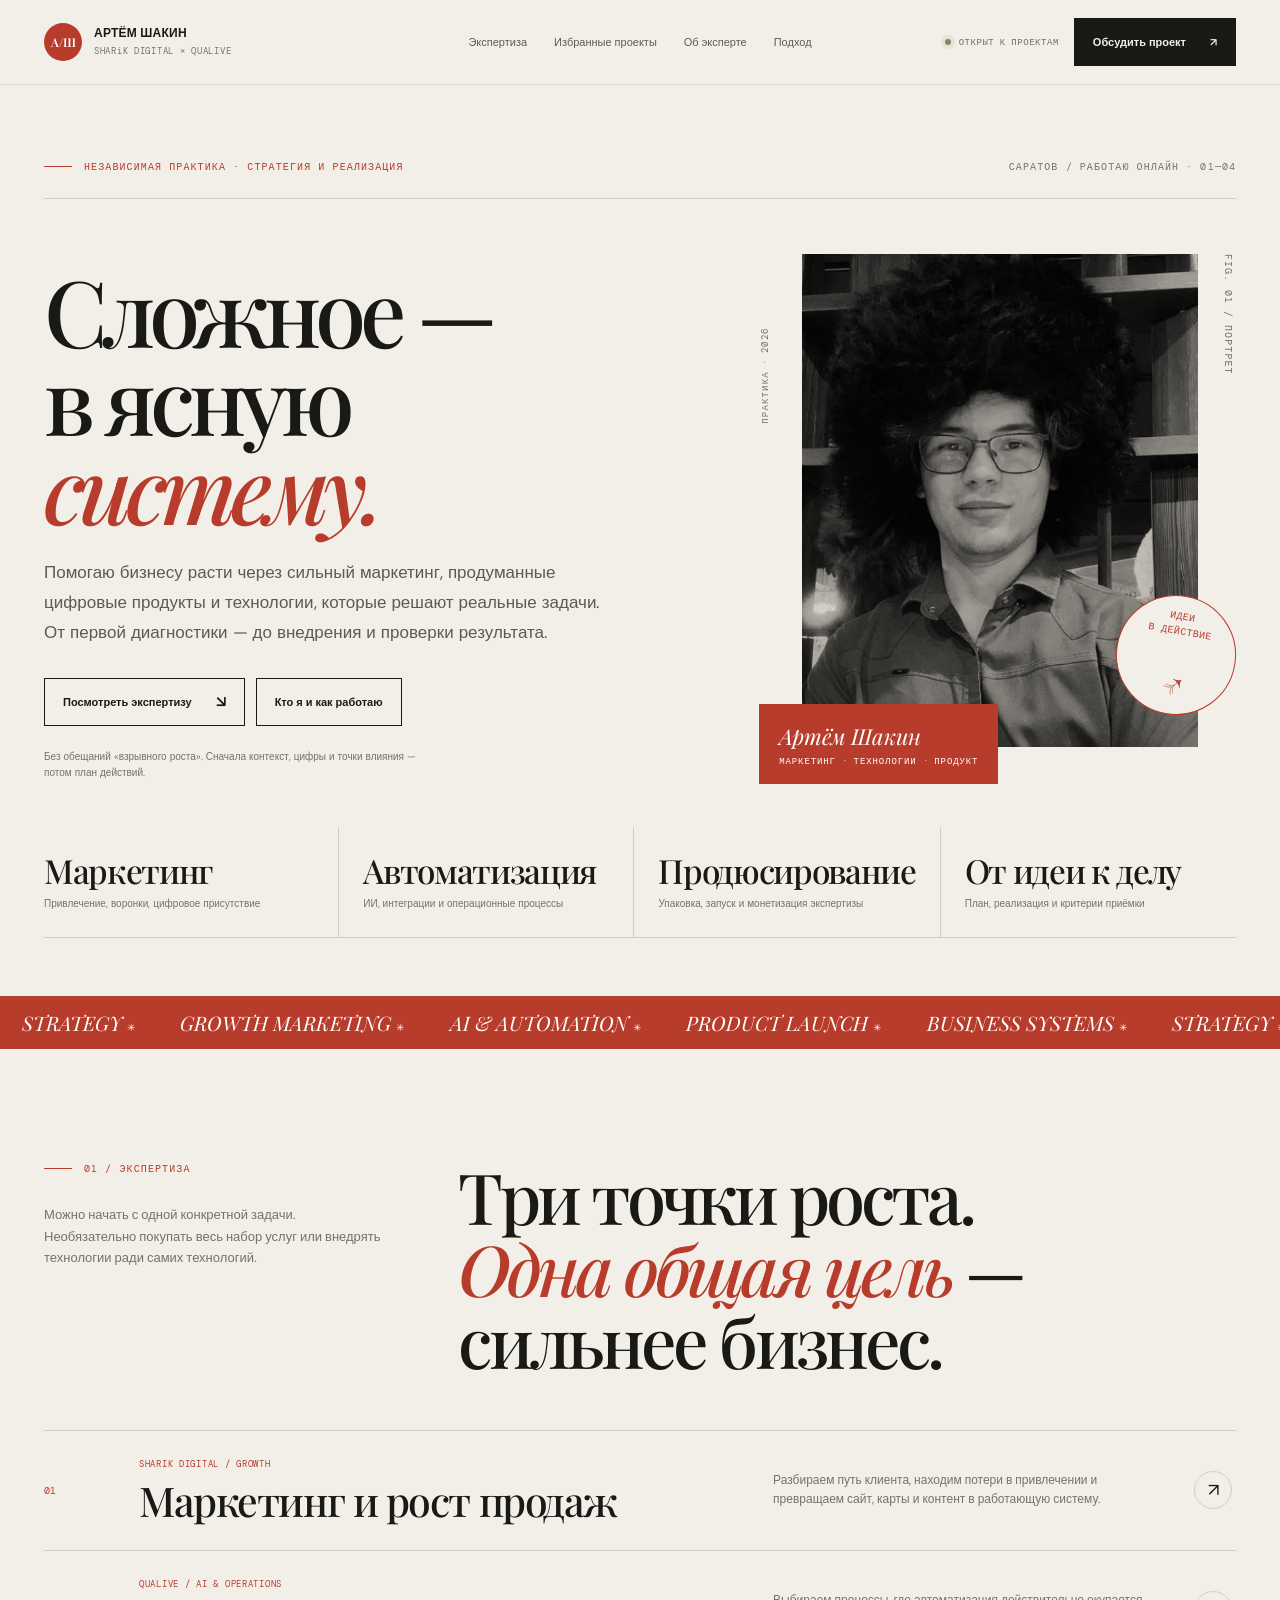
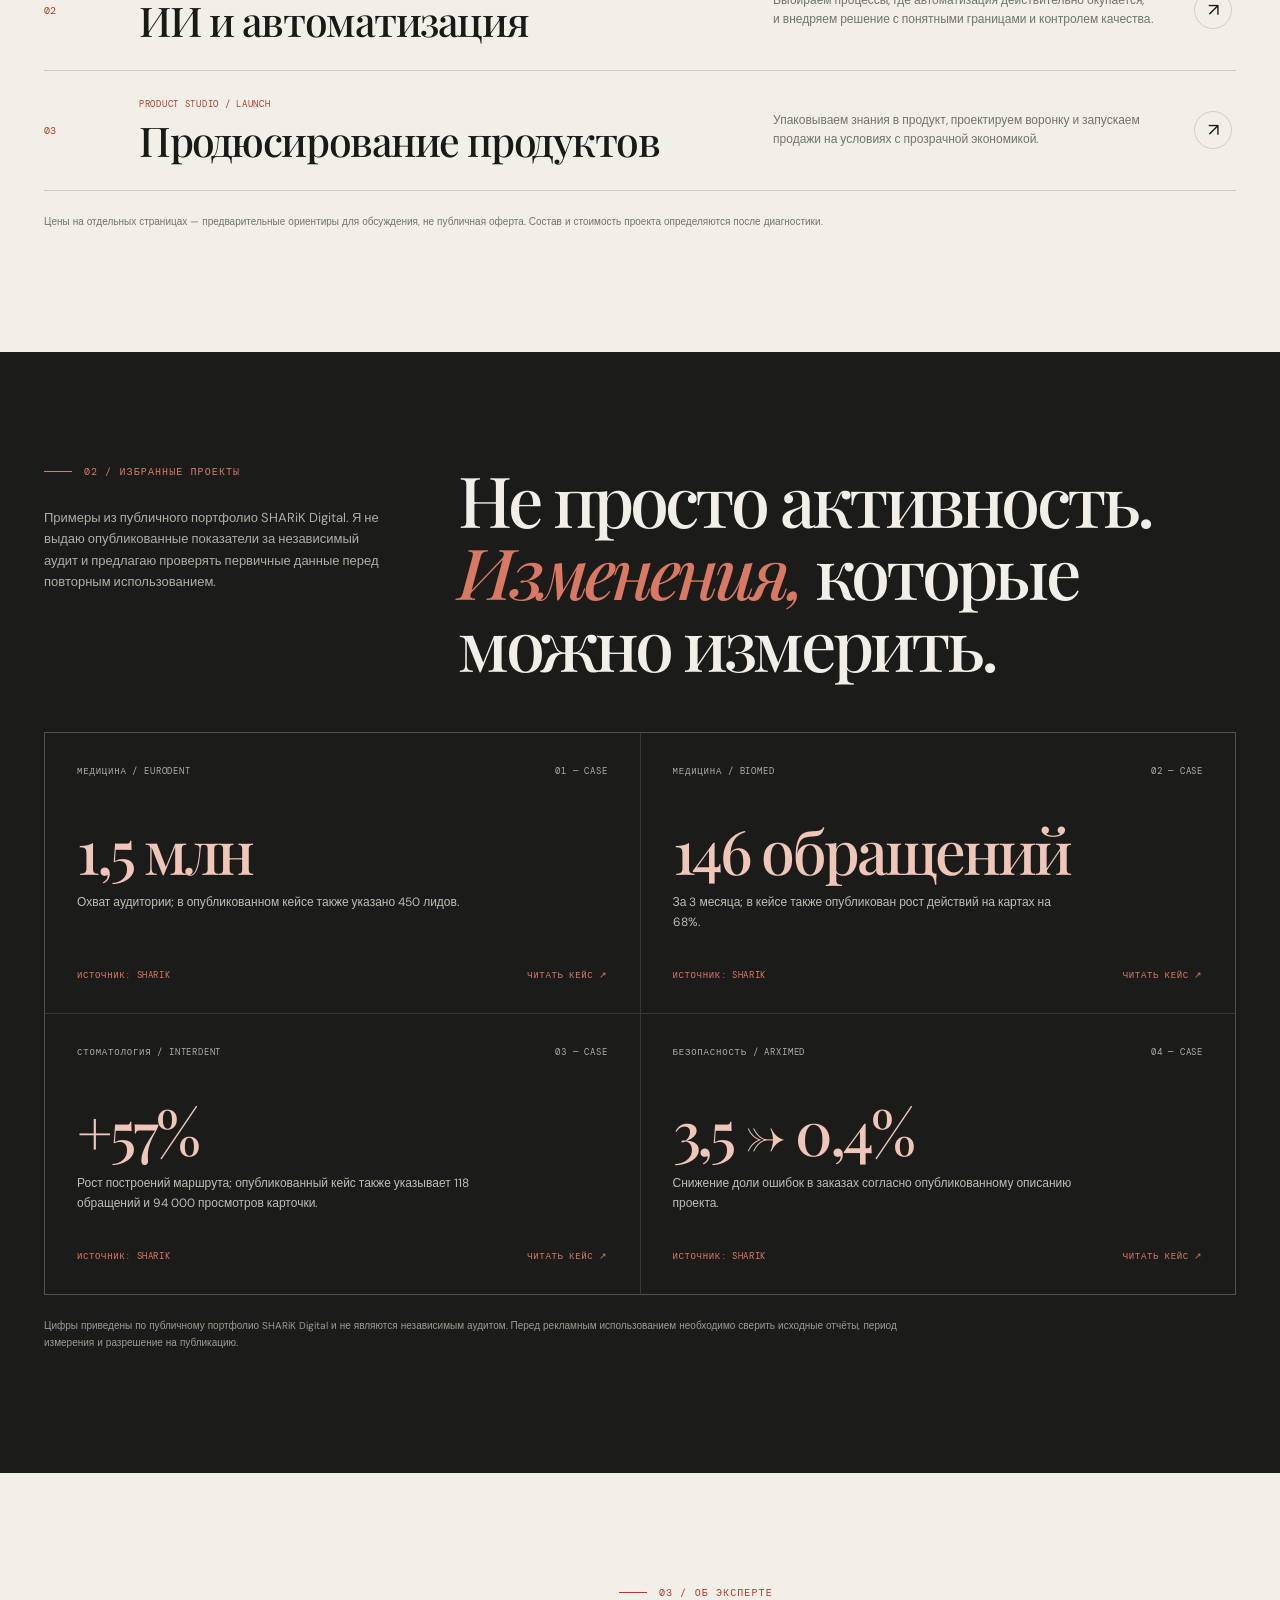
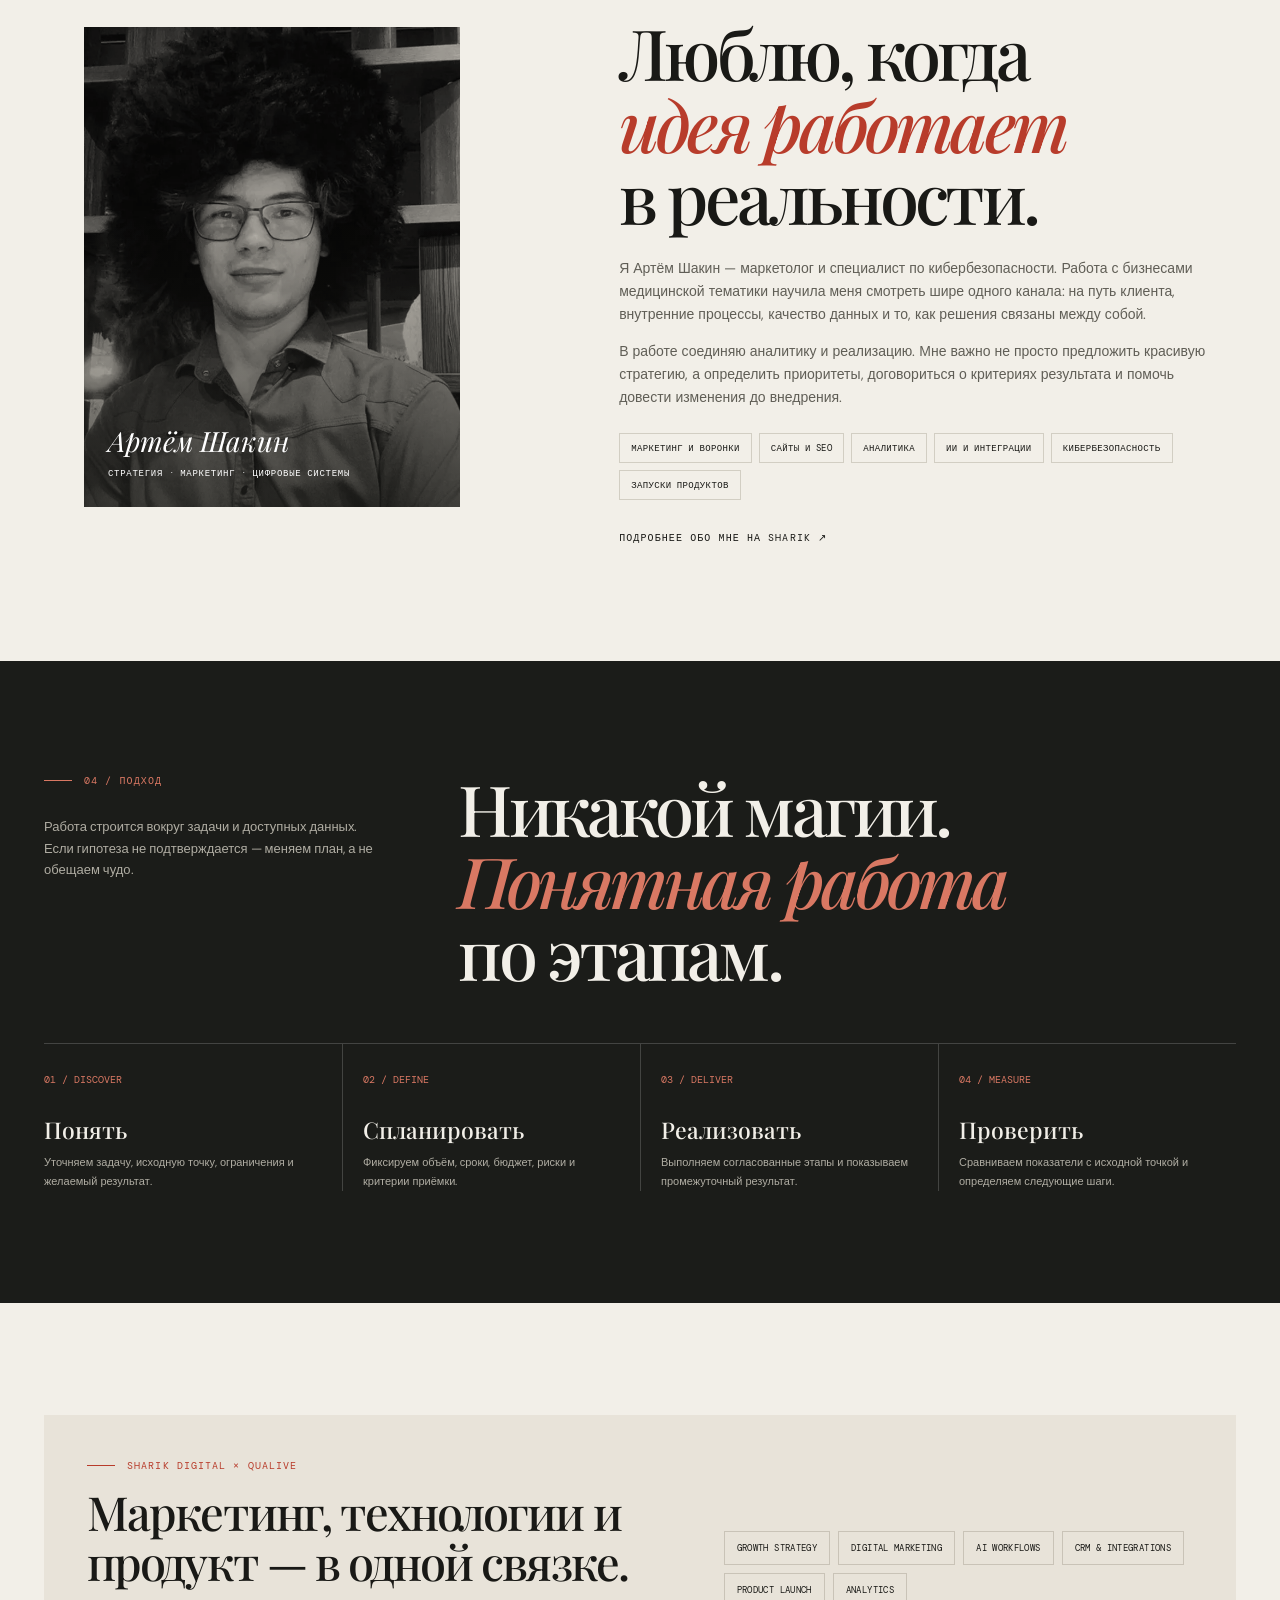
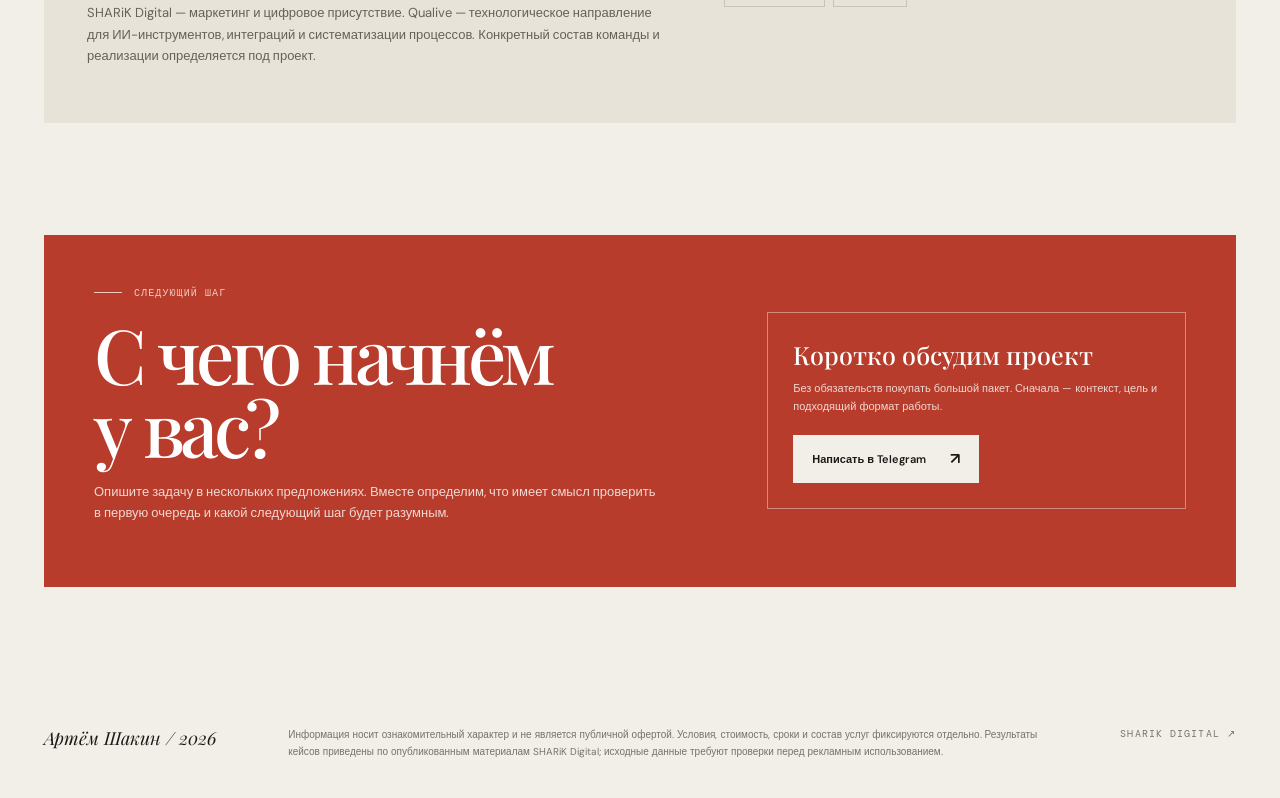
==== commit d4767dab: "Add mobile nav fix .fact overflow localize portrait drop unused site.css" ====
--- a/index.html
+++ b/index.html
@@ -9,9 +9,9 @@
 <style>
 @import url('https://fonts.googleapis.com/css2?family=DM+Mono:wght@400;500&family=DM+Sans:wght@400;500;600;700&family=Playfair+Display:ital,wght@0,500;0,600;0,700;1,500;1,600&display=swap');
 :root{--paper:#f2efe8;--paper2:#e8e3d9;--ink:#191916;--muted:#74736b;--line:#d2cec3;--red:#b83c2b;--red2:#8e2d22;--dark:#1b1c19;--white:#faf8f2;--serif:'Playfair Display',Georgia,serif;--sans:'DM Sans',Arial,sans-serif;--mono:'DM Mono',monospace;--max:1320px}
-*{box-sizing:border-box}html{scroll-behavior:smooth;scroll-padding-top:100px}body{margin:0;background:var(--paper);color:var(--ink);font:15px/1.65 var(--sans);-webkit-font-smoothing:antialiased}a{color:inherit;text-decoration:none}img{max-width:100%;display:block}button,a{-webkit-tap-highlight-color:transparent}.wrap{width:min(var(--max),calc(100% - 88px));margin:auto}.mono,.eyebrow,.nav-index,.meta,.kicker{font:10px/1.5 var(--mono);letter-spacing:.11em;text-transform:uppercase}.eyebrow{display:flex;align-items:center;gap:12px;color:var(--red)}.eyebrow:before{content:"";width:28px;height:1px;background:currentColor}.site-header{position:sticky;top:0;z-index:50;background:#f2efe8e8;backdrop-filter:blur(16px);border-bottom:1px solid #1919161a}.nav{height:84px;display:grid;grid-template-columns:1fr auto 1fr;align-items:center;gap:24px}.wordmark{display:flex;align-items:center;gap:12px;width:max-content}.mark{display:grid;place-items:center;width:38px;height:38px;background:var(--red);color:#fff;font:600 12px var(--serif);border-radius:50%}.wordmark b{display:block;font-size:12px;line-height:1.1;letter-spacing:.02em}.wordmark small{display:block;margin-top:5px;color:var(--muted);font:9px var(--mono);letter-spacing:.08em}.nav-links{display:flex;gap:27px;align-items:center;color:#5d5b54;font-size:11px}.nav-links a,.text-link{transition:color .2s}.nav-links a:hover,.text-link:hover{color:var(--red)}.nav-right{justify-self:end;display:flex;align-items:center;gap:15px}.availability{display:flex;align-items:center;gap:8px;color:#6e6d64;font:9px var(--mono);text-transform:uppercase;letter-spacing:.06em}.availability:before{content:"";width:6px;height:6px;background:#7c8a61;border-radius:50%;box-shadow:0 0 0 4px #7c8a611c}.nav-cta,.button{display:inline-flex;align-items:center;justify-content:center;gap:24px;padding:14px 18px;border:1px solid var(--ink);font-size:11px;font-weight:600;transition:background .25s,color .25s,transform .25s,border-color .25s}.nav-cta{background:var(--ink);color:var(--paper)}.nav-cta:hover,.button.dark:hover{background:var(--red);border-color:var(--red);transform:translateY(-2px)}.button.red{background:var(--red);color:white;border-color:var(--red)}.button.red:hover{background:var(--red2);border-color:var(--red2);transform:translateY(-2px)}.button.outline:hover{background:var(--ink);color:var(--paper);transform:translateY(-2px)}.button .arrow{font-size:16px;line-height:0}.hero{padding:74px 0 58px;overflow:hidden}.hero-topline{display:flex;justify-content:space-between;gap:20px;align-items:center;padding-bottom:24px;border-bottom:1px solid var(--line)}.hero-grid{display:grid;grid-template-columns:minmax(0,1.05fr) minmax(360px,.8fr);gap:7.5%;align-items:center;padding:47px 0 35px}.hero h1{font:500 clamp(56px,7.2vw,104px)/.96 var(--serif);letter-spacing:-.065em;margin:20px 0 27px;max-width:790px}.hero h1 em{font-weight:500;color:var(--red)}.hero-copy{font-size:17px;line-height:1.75;color:#5d5a52;max-width:580px}.hero-actions{display:flex;gap:11px;flex-wrap:wrap;margin-top:30px}.hero-note{margin-top:23px;color:var(--muted);font-size:10px;max-width:400px}.hero-visual{position:relative;min-height:530px;isolation:isolate}.portrait-frame{position:absolute;inset:0 8% 7% 9%;overflow:hidden;background:var(--paper2)}.portrait-frame img{width:100%;height:100%;object-fit:cover;object-position:center 25%;filter:grayscale(100%) contrast(1.03);mix-blend-mode:multiply;transition:transform 1.1s cubic-bezier(.2,.75,.2,1)}.hero-visual:hover .portrait-frame img{transform:scale(1.035)}.portrait-frame:after{content:"";position:absolute;inset:0;background:linear-gradient(180deg,transparent 55%,#19191635)}.visual-index{position:absolute;top:0;right:0;writing-mode:vertical-rl;color:var(--muted)}.visual-caption{position:absolute;left:0;bottom:0;z-index:2;background:var(--red);color:white;padding:17px 20px;min-width:195px}.visual-caption b{display:block;font:italic 22px var(--serif)}.visual-caption span{display:block;margin-top:4px;font:9px var(--mono);letter-spacing:.1em;text-transform:uppercase}.visual-stamp{position:absolute;right:0;bottom:13%;z-index:3;width:120px;height:120px;border:1px solid var(--red);border-radius:50%;display:grid;place-items:center;text-align:center;color:var(--red);background:var(--paper);font:10px/1.5 var(--mono);letter-spacing:.04em;transform:rotate(10deg)}.visual-stamp strong{display:block;font:italic 31px var(--serif);letter-spacing:-.06em}.vertical-note{position:absolute;left:0;top:14%;writing-mode:vertical-rl;transform:rotate(180deg);font:9px var(--mono);letter-spacing:.13em;color:var(--muted)}.ticker{overflow:hidden;background:var(--red);color:#fff;white-space:nowrap;padding:13px 0}.ticker-track{display:flex;width:max-content;animation:ticker 34s linear infinite}.ticker span{font:italic 20px var(--serif);padding:0 22px}.ticker b{font:10px var(--mono);font-weight:400;letter-spacing:.14em}.ticker:hover .ticker-track{animation-play-state:paused}@keyframes ticker{to{transform:translateX(-50%)}}.facts{display:grid;grid-template-columns:repeat(4,1fr);border-bottom:1px solid var(--line)}.fact{padding:25px 24px 26px 0;border-right:1px solid var(--line)}.fact+.fact{padding-left:24px}.fact:last-child{border:0}.fact strong{display:block;font:500 clamp(22px,2.6vw,34px)/1.1 var(--serif);letter-spacing:-.04em}.fact span{display:block;margin-top:8px;color:var(--muted);font-size:10px;line-height:1.5}.section{padding:112px 0}.section-head{display:grid;grid-template-columns:.65fr 1.35fr;gap:40px;align-items:start;margin-bottom:53px}.section-title{font:500 clamp(42px,5.5vw,72px)/1.02 var(--serif);letter-spacing:-.055em;margin:0;max-width:830px}.section-title em{color:var(--red);font-weight:500}.section-side{padding-top:6px;color:var(--muted);font-size:13px;max-width:340px}.service-list{border-top:1px solid var(--line)}.service-row{display:grid;grid-template-columns:70px minmax(0,1fr) minmax(190px,.65fr) 42px;gap:25px;align-items:center;padding:27px 0;border-bottom:1px solid var(--line);transition:padding .3s}.service-row:hover{padding-left:12px;padding-right:12px}.service-no{font:10px var(--mono);color:var(--red)}.service-row h3{font:500 clamp(25px,3.2vw,42px)/1.1 var(--serif);letter-spacing:-.035em;margin:0}.service-row p{font-size:12px;color:var(--muted);max-width:380px;margin:0}.service-arrow{width:38px;height:38px;border:1px solid var(--line);border-radius:50%;display:grid;place-items:center;font-size:18px;transition:all .25s}.service-row:hover .service-arrow{background:var(--red);border-color:var(--red);color:white;transform:rotate(45deg)}.service-meta{display:block;color:var(--red);font:9px var(--mono);letter-spacing:.08em;text-transform:uppercase;margin-bottom:8px}.section.dark{background:var(--dark);color:var(--paper)}.section.dark .eyebrow{color:#d97863}.section.dark .section-side{color:#b0ada3}.section.dark .section-title em{color:#d97863}.case-grid{display:grid;grid-template-columns:repeat(2,1fr);gap:1px;background:#ffffff20;border:1px solid #ffffff20}.case{background:var(--dark);padding:32px;min-height:280px;display:flex;flex-direction:column;position:relative;overflow:hidden;transition:background .3s}.case:hover{background:#242520}.case-top{display:flex;justify-content:space-between;gap:15px;color:#b0ada3;font:9px var(--mono);letter-spacing:.09em;text-transform:uppercase}.case-metric{font:500 clamp(37px,5vw,61px)/1 var(--serif);letter-spacing:-.05em;color:#f0c6b9;margin:42px 0 13px}.case p{font-size:12px;color:#c0bdb4;max-width:400px;margin:0}.case-foot{margin-top:auto;padding-top:25px;display:flex;justify-content:space-between;gap:20px;color:#d97863;font:9px var(--mono);letter-spacing:.07em;text-transform:uppercase}.fineprint{font-size:10px;line-height:1.7;color:#9d9b91;max-width:900px;margin-top:22px}.about-grid{display:grid;grid-template-columns:.85fr 1.15fr;gap:10%;align-items:center}.about-art{position:relative;background:var(--paper2);min-height:480px;display:flex;align-items:flex-end;padding:24px;overflow:hidden}.about-art img{position:absolute;inset:0;width:100%;height:100%;object-fit:cover;object-position:center 20%;filter:grayscale(100%);mix-blend-mode:multiply}.about-art:after{content:"";position:absolute;inset:0;background:linear-gradient(0deg,#191916a8,transparent 60%)}.about-art figcaption{position:relative;z-index:2;color:white}.about-art figcaption strong{display:block;font:italic 28px var(--serif)}.about-art figcaption span{font:9px var(--mono);letter-spacing:.08em;text-transform:uppercase}.about-copy .section-title{margin:17px 0 24px}.about-copy p{color:#605e56;font-size:14px;max-width:610px}.pill-list{display:flex;flex-wrap:wrap;gap:7px;margin:24px 0}.pill{border:1px solid var(--line);padding:8px 11px;font:9px var(--mono);letter-spacing:.04em;text-transform:uppercase}.steps{display:grid;grid-template-columns:repeat(4,1fr);border-top:1px solid #ffffff2d;margin-top:54px}.step{padding:22px 22px 0 0}.step+.step{padding-left:20px;border-left:1px solid #ffffff2d}.step .num{color:#d97863;font:10px var(--mono)}.step h3{font:500 23px var(--serif);margin:24px 0 8px}.step p{font-size:11px;line-height:1.7;color:#b0ada3;margin:0}.brand-note{display:grid;grid-template-columns:1fr .8fr;gap:50px;align-items:center;background:var(--paper2);padding:43px}.brand-note h3{font:500 clamp(30px,4vw,47px)/1.08 var(--serif);letter-spacing:-.04em;margin:14px 0}.brand-note p{font-size:13px;color:#656259;max-width:660px}.brand-note-tags{display:flex;flex-wrap:wrap;gap:8px}.brand-note-tags span{padding:10px 12px;border:1px solid #c9c3b7;font:9px var(--mono);text-transform:uppercase;letter-spacing:.04em}.contact-block{background:var(--red);color:white;padding:50px;display:grid;grid-template-columns:1.2fr .8fr;gap:45px;align-items:center}.contact-block .eyebrow{color:#f2c9bf}.contact-block h2{font:500 clamp(42px,6vw,76px)/.97 var(--serif);letter-spacing:-.06em;margin:17px 0}.contact-block p{font-size:13px;color:#f0d8d2;max-width:570px}.contact-card{border:1px solid #ffffff65;padding:25px}.contact-card strong{display:block;font:500 25px var(--serif)}.contact-card p{font-size:11px;margin:8px 0 20px}.contact-card .button{background:var(--paper);color:var(--ink);border-color:var(--paper)}.contact-card .button:hover{background:var(--ink);color:var(--paper);border-color:var(--ink)}.footer{padding:27px 0 38px;display:flex;justify-content:space-between;gap:20px;align-items:start;color:var(--muted);font-size:10px}.footer-copy{max-width:760px;line-height:1.7}.footer-brand{font:italic 18px var(--serif);color:var(--ink)}.reveal{opacity:0;transform:translateY(24px);transition:opacity .75s ease,transform .75s cubic-bezier(.2,.7,.2,1)}.reveal.is-visible{opacity:1;transform:translateY(0)}.delay-1{transition-delay:.08s}.delay-2{transition-delay:.16s}.delay-3{transition-delay:.24s}.offer-hero{padding:70px 0 85px;border-bottom:1px solid var(--line)}.offer-hero-grid{display:grid;grid-template-columns:1.15fr .65fr;gap:8%;align-items:end}.offer-hero h1{font:500 clamp(52px,7.5vw,100px)/.96 var(--serif);letter-spacing:-.065em;margin:24px 0}.offer-hero h1 em{color:var(--red);font-weight:500}.offer-hero .lead{font-size:17px;color:#5d5a52;max-width:680px}.offer-aside{border-left:1px solid var(--line);padding:8px 0 8px 24px}.offer-aside .price{font:500 36px var(--serif);letter-spacing:-.04em}.offer-aside p{font-size:11px;color:var(--muted);margin:7px 0 22px}.offer-aside .mono{color:var(--red)}.offer-content{display:grid;grid-template-columns:.65fr 1.35fr;gap:8%;padding:82px 0}.offer-label{font:10px var(--mono);letter-spacing:.1em;text-transform:uppercase;color:var(--red)}.offer-content h2{font:500 clamp(34px,4vw,52px)/1.08 var(--serif);letter-spacing:-.045em;margin:12px 0 20px}.offer-content p{color:#605e56;font-size:14px}.offer-content ul{list-style:none;padding:0;margin:25px 0;border-top:1px solid var(--line)}.offer-content li{padding:15px 0;border-bottom:1px solid var(--line);display:grid;grid-template-columns:35px 1fr;gap:15px;font-size:13px}.offer-content li:before{content:attr(data-n);font:10px var(--mono);color:var(--red);padding-top:4px}.deliverables{display:grid;grid-template-columns:repeat(3,1fr);gap:1px;background:var(--line);border:1px solid var(--line);margin-top:35px}.deliverable{background:var(--paper);padding:22px}.deliverable b{font:500 20px var(--serif)}.deliverable p{font-size:11px;margin-bottom:0}.investment{background:var(--dark);color:var(--paper);padding:55px;display:grid;grid-template-columns:1fr .65fr;gap:45px;align-items:center}.investment h2{font:500 clamp(38px,5vw,60px)/1 var(--serif);letter-spacing:-.05em;margin:16px 0}.investment p{font-size:12px;color:#b7b3a9}.investment-price{font:500 clamp(32px,4vw,48px) var(--serif);color:#f0c6b9}.investment .button{margin-top:16px}.page-end{padding:80px 0}.page-end .section-title{max-width:850px}.backlink{display:inline-flex;gap:10px;align-items:center;font:10px var(--mono);text-transform:uppercase;letter-spacing:.1em;color:var(--red);margin-top:28px}
-@media(max-width:950px){.wrap{width:calc(100% - 48px)}.nav{grid-template-columns:1fr auto}.nav-links{display:none}.nav-right{grid-column:2}.availability{display:none}.hero-grid{grid-template-columns:1fr .8fr;gap:5%}.hero-visual{min-height:430px}.section{padding:82px 0}.section-head{grid-template-columns:1fr;gap:20px}.section-side{max-width:600px}.about-grid{gap:6%}.offer-hero-grid{grid-template-columns:1fr .6fr;gap:5%}.offer-content{gap:5%}.brand-note{gap:25px;padding:32px}.contact-block{padding:35px;gap:25px}}
-@media(max-width:680px){.wrap{width:calc(100% - 36px)}.nav{height:70px;gap:10px}.mark{width:34px;height:34px}.wordmark small{font-size:8px}.nav-cta{padding:12px;font-size:10px;gap:10px}.hero{padding:40px 0 38px}.hero-topline{align-items:start;flex-direction:column;gap:8px}.hero-grid{grid-template-columns:1fr;gap:34px;padding:33px 0 18px}.hero h1{font-size:clamp(55px,14vw,82px)}.hero-copy{font-size:15px}.hero-visual{min-height:430px;margin:0 4px 0 10px}.portrait-frame{inset:0 7% 7% 7%}.visual-stamp{width:96px;height:96px;font-size:8px}.visual-stamp strong{font-size:25px}.facts{grid-template-columns:repeat(2,1fr)}.fact{padding:18px 12px 18px 0}.fact+.fact{padding-left:14px}.fact:nth-child(2){border-right:0}.fact:nth-child(-n+2){border-bottom:1px solid var(--line)}.fact strong{font-size:26px}.section{padding:68px 0}.section-head{margin-bottom:34px}.section-title{font-size:clamp(40px,11vw,57px)}.service-row{grid-template-columns:34px 1fr 34px;gap:13px;padding:22px 0}.service-row p{grid-column:2;grid-row:2}.service-arrow{grid-column:3;grid-row:1}.service-row h3{font-size:28px}.case-grid{grid-template-columns:1fr}.case{min-height:235px;padding:25px}.case-metric{margin:35px 0 12px}.about-grid{grid-template-columns:1fr;gap:34px}.about-art{min-height:440px;margin:0 12px}.about-copy .section-title{font-size:43px}.steps{grid-template-columns:repeat(2,1fr);gap:25px 0}.step{padding:0 14px 0 0}.step+.step{padding-left:14px}.step:nth-child(3){border-left:0;padding-left:0}.brand-note{grid-template-columns:1fr;padding:26px;gap:18px}.contact-block{grid-template-columns:1fr;padding:28px;gap:22px}.contact-block h2{font-size:49px}.footer{display:grid;grid-template-columns:1fr;gap:10px}.offer-hero{padding:44px 0 55px}.offer-hero-grid{grid-template-columns:1fr;gap:30px}.offer-hero h1{font-size:clamp(53px,13vw,77px)}.offer-aside{border-left:0;border-top:1px solid var(--line);padding:22px 0 0}.offer-content{grid-template-columns:1fr;gap:18px;padding:58px 0}.deliverables{grid-template-columns:1fr}.deliverable{padding:18px}.investment{grid-template-columns:1fr;padding:30px;gap:20px}.page-end{padding:58px 0}}
+*{box-sizing:border-box}html{scroll-behavior:smooth;scroll-padding-top:100px}body{margin:0;background:var(--paper);color:var(--ink);font:15px/1.65 var(--sans);-webkit-font-smoothing:antialiased}a{color:inherit;text-decoration:none}img{max-width:100%;display:block}button,a{-webkit-tap-highlight-color:transparent}.wrap{width:min(var(--max),calc(100% - 88px));margin:auto}.mono,.eyebrow,.nav-index,.meta,.kicker{font:10px/1.5 var(--mono);letter-spacing:.11em;text-transform:uppercase}.eyebrow{display:flex;align-items:center;gap:12px;color:var(--red)}.eyebrow:before{content:"";width:28px;height:1px;background:currentColor}.site-header{position:sticky;top:0;z-index:50;background:#f2efe8e8;backdrop-filter:blur(16px);border-bottom:1px solid #1919161a}.nav{height:84px;display:grid;grid-template-columns:1fr auto 1fr;align-items:center;gap:24px}.wordmark{display:flex;align-items:center;gap:12px;width:max-content}.mark{display:grid;place-items:center;width:38px;height:38px;background:var(--red);color:#fff;font:600 12px var(--serif);border-radius:50%}.wordmark b{display:block;font-size:12px;line-height:1.1;letter-spacing:.02em}.wordmark small{display:block;margin-top:5px;color:var(--muted);font:9px var(--mono);letter-spacing:.08em}.nav-links{display:flex;gap:27px;align-items:center;color:#5d5b54;font-size:11px}.nav-links a,.text-link{transition:color .2s}.nav-links a:hover,.text-link:hover{color:var(--red)}.nav-right{justify-self:end;display:flex;align-items:center;gap:15px}.availability{display:flex;align-items:center;gap:8px;color:#6e6d64;font:9px var(--mono);text-transform:uppercase;letter-spacing:.06em}.availability:before{content:"";width:6px;height:6px;background:#7c8a61;border-radius:50%;box-shadow:0 0 0 4px #7c8a611c}.nav-cta,.button{display:inline-flex;align-items:center;justify-content:center;gap:24px;padding:14px 18px;border:1px solid var(--ink);font-size:11px;font-weight:600;transition:background .25s,color .25s,transform .25s,border-color .25s}.menu-toggle{display:none;align-items:center;justify-content:center;width:38px;height:38px;padding:0;background:transparent;border:1px solid #19191633;color:var(--ink);cursor:pointer}.menu-toggle:hover{border-color:var(--red);color:var(--red)}.menu-toggle:focus-visible{outline:2px solid var(--red);outline-offset:2px}.menu-toggle svg{width:18px;height:18px;display:block}.mobile-nav{display:none;position:absolute;left:0;right:0;top:100%;background:var(--paper);border-bottom:1px solid var(--line);box-shadow:0 12px 24px #1919161a;padding:8px 0}.mobile-nav[hidden]{display:none}.mobile-nav a{display:block;padding:14px 24px;font-size:12px;color:#5d5b54;border-top:1px solid #1919160f}.mobile-nav a:first-child{border-top:0}.mobile-nav a:hover,.mobile-nav a:focus-visible{color:var(--red);background:#19191608}.nav-cta{background:var(--ink);color:var(--paper)}.nav-cta:hover,.button.dark:hover{background:var(--red);border-color:var(--red);transform:translateY(-2px)}.button.red{background:var(--red);color:white;border-color:var(--red)}.button.red:hover{background:var(--red2);border-color:var(--red2);transform:translateY(-2px)}.button.outline:hover{background:var(--ink);color:var(--paper);transform:translateY(-2px)}.button .arrow{font-size:16px;line-height:0}.hero{padding:74px 0 58px;overflow:hidden}.hero-topline{display:flex;justify-content:space-between;gap:20px;align-items:center;padding-bottom:24px;border-bottom:1px solid var(--line)}.hero-grid{display:grid;grid-template-columns:minmax(0,1.05fr) minmax(360px,.8fr);gap:7.5%;align-items:center;padding:47px 0 35px}.hero h1{font:500 clamp(56px,7.2vw,104px)/.96 var(--serif);letter-spacing:-.065em;margin:20px 0 27px;max-width:790px}.hero h1 em{font-weight:500;color:var(--red)}.hero-copy{font-size:17px;line-height:1.75;color:#5d5a52;max-width:580px}.hero-actions{display:flex;gap:11px;flex-wrap:wrap;margin-top:30px}.hero-note{margin-top:23px;color:var(--muted);font-size:10px;max-width:400px}.hero-visual{position:relative;min-height:530px;isolation:isolate}.portrait-frame{position:absolute;inset:0 8% 7% 9%;overflow:hidden;background:var(--paper2)}.portrait-frame img{width:100%;height:100%;object-fit:cover;object-position:center 25%;filter:grayscale(100%) contrast(1.03);mix-blend-mode:multiply;transition:transform 1.1s cubic-bezier(.2,.75,.2,1)}.hero-visual:hover .portrait-frame img{transform:scale(1.035)}.portrait-frame:after{content:"";position:absolute;inset:0;background:linear-gradient(180deg,transparent 55%,#19191635)}.visual-index{position:absolute;top:0;right:0;writing-mode:vertical-rl;color:var(--muted)}.visual-caption{position:absolute;left:0;bottom:0;z-index:2;background:var(--red);color:white;padding:17px 20px;min-width:195px}.visual-caption b{display:block;font:italic 22px var(--serif)}.visual-caption span{display:block;margin-top:4px;font:9px var(--mono);letter-spacing:.1em;text-transform:uppercase}.visual-stamp{position:absolute;right:0;bottom:13%;z-index:3;width:120px;height:120px;border:1px solid var(--red);border-radius:50%;display:grid;place-items:center;text-align:center;color:var(--red);background:var(--paper);font:10px/1.5 var(--mono);letter-spacing:.04em;transform:rotate(10deg)}.visual-stamp strong{display:block;font:italic 31px var(--serif);letter-spacing:-.06em}.vertical-note{position:absolute;left:0;top:14%;writing-mode:vertical-rl;transform:rotate(180deg);font:9px var(--mono);letter-spacing:.13em;color:var(--muted)}.ticker{overflow:hidden;background:var(--red);color:#fff;white-space:nowrap;padding:13px 0}.ticker-track{display:flex;width:max-content;animation:ticker 34s linear infinite}.ticker span{font:italic 20px var(--serif);padding:0 22px}.ticker b{font:10px var(--mono);font-weight:400;letter-spacing:.14em}.ticker:hover .ticker-track{animation-play-state:paused}@keyframes ticker{to{transform:translateX(-50%)}}.facts{display:grid;grid-template-columns:repeat(4,1fr);border-bottom:1px solid var(--line)}.fact{padding:25px 24px 26px 0;border-right:1px solid var(--line)}.fact+.fact{padding-left:24px}.fact:last-child{border:0}.fact strong{display:block;font:500 clamp(22px,2.6vw,34px)/1.1 var(--serif);letter-spacing:-.04em}.fact span{display:block;margin-top:8px;color:var(--muted);font-size:10px;line-height:1.5}.section{padding:112px 0}.section-head{display:grid;grid-template-columns:.65fr 1.35fr;gap:40px;align-items:start;margin-bottom:53px}.section-title{font:500 clamp(42px,5.5vw,72px)/1.02 var(--serif);letter-spacing:-.055em;margin:0;max-width:830px}.section-title em{color:var(--red);font-weight:500}.section-side{padding-top:6px;color:var(--muted);font-size:13px;max-width:340px}.service-list{border-top:1px solid var(--line)}.service-row{display:grid;grid-template-columns:70px minmax(0,1fr) minmax(190px,.65fr) 42px;gap:25px;align-items:center;padding:27px 0;border-bottom:1px solid var(--line);transition:padding .3s}.service-row:hover{padding-left:12px;padding-right:12px}.service-no{font:10px var(--mono);color:var(--red)}.service-row h3{font:500 clamp(25px,3.2vw,42px)/1.1 var(--serif);letter-spacing:-.035em;margin:0}.service-row p{font-size:12px;color:var(--muted);max-width:380px;margin:0}.service-arrow{width:38px;height:38px;border:1px solid var(--line);border-radius:50%;display:grid;place-items:center;font-size:18px;transition:all .25s}.service-row:hover .service-arrow{background:var(--red);border-color:var(--red);color:white;transform:rotate(45deg)}.service-meta{display:block;color:var(--red);font:9px var(--mono);letter-spacing:.08em;text-transform:uppercase;margin-bottom:8px}.section.dark{background:var(--dark);color:var(--paper)}.section.dark .eyebrow{color:#d97863}.section.dark .section-side{color:#b0ada3}.section.dark .section-title em{color:#d97863}.case-grid{display:grid;grid-template-columns:repeat(2,1fr);gap:1px;background:#ffffff20;border:1px solid #ffffff20}.case{background:var(--dark);padding:32px;min-height:280px;display:flex;flex-direction:column;position:relative;overflow:hidden;transition:background .3s}.case:hover{background:#242520}.case-top{display:flex;justify-content:space-between;gap:15px;color:#b0ada3;font:9px var(--mono);letter-spacing:.09em;text-transform:uppercase}.case-metric{font:500 clamp(37px,5vw,61px)/1 var(--serif);letter-spacing:-.05em;color:#f0c6b9;margin:42px 0 13px}.case p{font-size:12px;color:#c0bdb4;max-width:400px;margin:0}.case-foot{margin-top:auto;padding-top:25px;display:flex;justify-content:space-between;gap:20px;color:#d97863;font:9px var(--mono);letter-spacing:.07em;text-transform:uppercase}.fineprint{font-size:10px;line-height:1.7;color:#9d9b91;max-width:900px;margin-top:22px}.about-grid{display:grid;grid-template-columns:.85fr 1.15fr;gap:10%;align-items:center}.about-art{position:relative;background:var(--paper2);min-height:480px;display:flex;align-items:flex-end;padding:24px;overflow:hidden}.about-art img{position:absolute;inset:0;width:100%;height:100%;object-fit:cover;object-position:center 20%;filter:grayscale(100%);mix-blend-mode:multiply}.about-art:after{content:"";position:absolute;inset:0;background:linear-gradient(0deg,#191916a8,transparent 60%)}.about-art figcaption{position:relative;z-index:2;color:white}.about-art figcaption strong{display:block;font:italic 28px var(--serif)}.about-art figcaption span{font:9px var(--mono);letter-spacing:.08em;text-transform:uppercase}.about-copy .section-title{margin:17px 0 24px}.about-copy p{color:#605e56;font-size:14px;max-width:610px}.pill-list{display:flex;flex-wrap:wrap;gap:7px;margin:24px 0}.pill{border:1px solid var(--line);padding:8px 11px;font:9px var(--mono);letter-spacing:.04em;text-transform:uppercase}.steps{display:grid;grid-template-columns:repeat(4,1fr);border-top:1px solid #ffffff2d;margin-top:54px}.step{padding:22px 22px 0 0}.step+.step{padding-left:20px;border-left:1px solid #ffffff2d}.step .num{color:#d97863;font:10px var(--mono)}.step h3{font:500 23px var(--serif);margin:24px 0 8px}.step p{font-size:11px;line-height:1.7;color:#b0ada3;margin:0}.brand-note{display:grid;grid-template-columns:1fr .8fr;gap:50px;align-items:center;background:var(--paper2);padding:43px}.brand-note h3{font:500 clamp(30px,4vw,47px)/1.08 var(--serif);letter-spacing:-.04em;margin:14px 0}.brand-note p{font-size:13px;color:#656259;max-width:660px}.brand-note-tags{display:flex;flex-wrap:wrap;gap:8px}.brand-note-tags span{padding:10px 12px;border:1px solid #c9c3b7;font:9px var(--mono);text-transform:uppercase;letter-spacing:.04em}.contact-block{background:var(--red);color:white;padding:50px;display:grid;grid-template-columns:1.2fr .8fr;gap:45px;align-items:center}.contact-block .eyebrow{color:#f2c9bf}.contact-block h2{font:500 clamp(42px,6vw,76px)/.97 var(--serif);letter-spacing:-.06em;margin:17px 0}.contact-block p{font-size:13px;color:#f0d8d2;max-width:570px}.contact-card{border:1px solid #ffffff65;padding:25px}.contact-card strong{display:block;font:500 25px var(--serif)}.contact-card p{font-size:11px;margin:8px 0 20px}.contact-card .button{background:var(--paper);color:var(--ink);border-color:var(--paper)}.contact-card .button:hover{background:var(--ink);color:var(--paper);border-color:var(--ink)}.footer{padding:27px 0 38px;display:flex;justify-content:space-between;gap:20px;align-items:start;color:var(--muted);font-size:10px}.footer-copy{max-width:760px;line-height:1.7}.footer-brand{font:italic 18px var(--serif);color:var(--ink)}.reveal{opacity:0;transform:translateY(24px);transition:opacity .75s ease,transform .75s cubic-bezier(.2,.7,.2,1)}.reveal.is-visible{opacity:1;transform:translateY(0)}.delay-1{transition-delay:.08s}.delay-2{transition-delay:.16s}.delay-3{transition-delay:.24s}.offer-hero{padding:70px 0 85px;border-bottom:1px solid var(--line)}.offer-hero-grid{display:grid;grid-template-columns:1.15fr .65fr;gap:8%;align-items:end}.offer-hero h1{font:500 clamp(52px,7.5vw,100px)/.96 var(--serif);letter-spacing:-.065em;margin:24px 0}.offer-hero h1 em{color:var(--red);font-weight:500}.offer-hero .lead{font-size:17px;color:#5d5a52;max-width:680px}.offer-aside{border-left:1px solid var(--line);padding:8px 0 8px 24px}.offer-aside .price{font:500 36px var(--serif);letter-spacing:-.04em}.offer-aside p{font-size:11px;color:var(--muted);margin:7px 0 22px}.offer-aside .mono{color:var(--red)}.offer-content{display:grid;grid-template-columns:.65fr 1.35fr;gap:8%;padding:82px 0}.offer-label{font:10px var(--mono);letter-spacing:.1em;text-transform:uppercase;color:var(--red)}.offer-content h2{font:500 clamp(34px,4vw,52px)/1.08 var(--serif);letter-spacing:-.045em;margin:12px 0 20px}.offer-content p{color:#605e56;font-size:14px}.offer-content ul{list-style:none;padding:0;margin:25px 0;border-top:1px solid var(--line)}.offer-content li{padding:15px 0;border-bottom:1px solid var(--line);display:grid;grid-template-columns:35px 1fr;gap:15px;font-size:13px}.offer-content li:before{content:attr(data-n);font:10px var(--mono);color:var(--red);padding-top:4px}.deliverables{display:grid;grid-template-columns:repeat(3,1fr);gap:1px;background:var(--line);border:1px solid var(--line);margin-top:35px}.deliverable{background:var(--paper);padding:22px}.deliverable b{font:500 20px var(--serif)}.deliverable p{font-size:11px;margin-bottom:0}.investment{background:var(--dark);color:var(--paper);padding:55px;display:grid;grid-template-columns:1fr .65fr;gap:45px;align-items:center}.investment h2{font:500 clamp(38px,5vw,60px)/1 var(--serif);letter-spacing:-.05em;margin:16px 0}.investment p{font-size:12px;color:#b7b3a9}.investment-price{font:500 clamp(32px,4vw,48px) var(--serif);color:#f0c6b9}.investment .button{margin-top:16px}.page-end{padding:80px 0}.page-end .section-title{max-width:850px}.backlink{display:inline-flex;gap:10px;align-items:center;font:10px var(--mono);text-transform:uppercase;letter-spacing:.1em;color:var(--red);margin-top:28px}
+@media(max-width:950px){.wrap{width:calc(100% - 48px)}.nav{grid-template-columns:1fr auto auto;gap:10px}.nav-links{display:none}.nav-right{grid-column:2}.availability{display:none}.menu-toggle{display:inline-flex}.mobile-nav{display:block}.hero-grid{grid-template-columns:1fr .8fr;gap:5%}.hero-visual{min-height:430px}.section{padding:82px 0}.section-head{grid-template-columns:1fr;gap:20px}.section-side{max-width:600px}.about-grid{gap:6%}.offer-hero-grid{grid-template-columns:1fr .6fr;gap:5%}.offer-content{gap:5%}.brand-note{gap:25px;padding:32px}.contact-block{padding:35px;gap:25px}}
+@media(max-width:680px){.wrap{width:calc(100% - 36px)}.nav{height:70px;gap:6px;grid-template-columns:minmax(0,1fr) auto auto}.mark{width:34px;height:34px}.wordmark{min-width:0}.wordmark small{font-size:8px}.menu-toggle{width:34px;height:34px}.menu-toggle svg{width:16px;height:16px}.nav-cta{padding:12px;font-size:10px;gap:10px;white-space:nowrap}.fact{min-width:0}.fact strong{word-break:break-word}.fact span{word-break:break-word}.hero{padding:40px 0 38px}.hero-topline{align-items:start;flex-direction:column;gap:8px}.hero-grid{grid-template-columns:1fr;gap:34px;padding:33px 0 18px}.hero h1{font-size:clamp(55px,14vw,82px)}.hero-copy{font-size:15px}.hero-visual{min-height:430px;margin:0 4px 0 10px}.portrait-frame{inset:0 7% 7% 7%}.visual-stamp{width:96px;height:96px;font-size:8px}.visual-stamp strong{font-size:25px}.facts{grid-template-columns:repeat(2,1fr)}.fact{padding:18px 12px 18px 0}.fact+.fact{padding-left:14px}.fact:nth-child(2){border-right:0}.fact:nth-child(-n+2){border-bottom:1px solid var(--line)}.fact strong{font-size:26px}.section{padding:68px 0}.section-head{margin-bottom:34px}.section-title{font-size:clamp(40px,11vw,57px)}.service-row{grid-template-columns:34px 1fr 34px;gap:13px;padding:22px 0}.service-row p{grid-column:2;grid-row:2}.service-arrow{grid-column:3;grid-row:1}.service-row h3{font-size:28px}.case-grid{grid-template-columns:1fr}.case{min-height:235px;padding:25px}.case-metric{margin:35px 0 12px}.about-grid{grid-template-columns:1fr;gap:34px}.about-art{min-height:440px;margin:0 12px}.about-copy .section-title{font-size:43px}.steps{grid-template-columns:repeat(2,1fr);gap:25px 0}.step{padding:0 14px 0 0}.step+.step{padding-left:14px}.step:nth-child(3){border-left:0;padding-left:0}.brand-note{grid-template-columns:1fr;padding:26px;gap:18px}.contact-block{grid-template-columns:1fr;padding:28px;gap:22px}.contact-block h2{font-size:49px}.footer{display:grid;grid-template-columns:1fr;gap:10px}.offer-hero{padding:44px 0 55px}.offer-hero-grid{grid-template-columns:1fr;gap:30px}.offer-hero h1{font-size:clamp(53px,13vw,77px)}.offer-aside{border-left:0;border-top:1px solid var(--line);padding:22px 0 0}.offer-content{grid-template-columns:1fr;gap:18px;padding:58px 0}.deliverables{grid-template-columns:1fr}.deliverable{padding:18px}.investment{grid-template-columns:1fr;padding:30px;gap:20px}.page-end{padding:58px 0}}
 @media(prefers-reduced-motion:reduce){*,*::before,*::after{animation:none!important;scroll-behavior:auto!important;transition:none!important}.reveal{opacity:1;transform:none}}
 </style>
 </head>
@@ -20,7 +20,10 @@
 <a class="wordmark" href="#top" aria-label="Артём Шакин — на главную"><span class="mark">А/Ш</span><span><b>АРТЁМ ШАКИН</b><small>SHARiK DIGITAL × QUALIVE</small></span></a>
 <nav class="nav-links" aria-label="Основная навигация"><a href="#expertise">Экспертиза</a><a href="#work">Избранные проекты</a><a href="#about">Об эксперте</a><a href="#approach">Подход</a></nav>
 <div class="nav-right"><span class="availability">Открыт к проектам</span><a class="nav-cta" href="#contact">Обсудить проект <span class="arrow">↗</span></a></div>
-</div></header>
+<button class="menu-toggle" type="button" aria-expanded="false" aria-controls="mobile-nav" aria-label="Открыть меню"><svg viewBox="0 0 24 24" fill="none" stroke="currentColor" stroke-width="1.6" aria-hidden="true"><path d="M3 6h18M3 12h18M3 18h18"/></svg></button>
+</div>
+<nav class="mobile-nav" id="mobile-nav" aria-label="Мобильная навигация" hidden><a href="#expertise">Экспертиза</a><a href="#work">Избранные проекты</a><a href="#about">Об эксперте</a><a href="#approach">Подход</a><a href="#contact">Обсудить проект</a></nav>
+</header>
 <main id="top">
 <section class="hero"><div class="wrap">
 <div class="hero-topline"><span class="eyebrow">Независимая практика · Стратегия и реализация</span><span class="mono" style="color:var(--muted)">Саратов / Работаю онлайн · 01—04</span></div>
@@ -29,7 +32,7 @@
 <p class="hero-copy">Помогаю бизнесу расти через сильный маркетинг, продуманные цифровые продукты и технологии, которые решают реальные задачи. От первой диагностики — до внедрения и проверки результата.</p>
 <div class="hero-actions"><a class="button dark" href="#expertise">Посмотреть экспертизу <span class="arrow">↘</span></a><a class="button outline" href="#about">Кто я и как работаю</a></div>
 <p class="hero-note">Без обещаний «взрывного роста». Сначала контекст, цифры и точки влияния — потом план действий.</p></div>
-<div class="hero-visual reveal delay-2"><span class="vertical-note">ПРАКТИКА · 2026</span><span class="visual-index mono">FIG. 01 / ПОРТРЕТ</span><div class="portrait-frame"><img src="https://sharik-digital.ru/team/shakin-720.webp" alt="Артём Шакин" fetchpriority="high"></div><div class="visual-caption"><b>Артём Шакин</b><span>Маркетинг · Технологии · Продукт</span></div><div class="visual-stamp">ИДЕИ<br>В ДЕЙСТВИЕ<strong>↗</strong></div></div>
+<div class="hero-visual reveal delay-2"><span class="vertical-note">ПРАКТИКА · 2026</span><span class="visual-index mono">FIG. 01 / ПОРТРЕТ</span><div class="portrait-frame"><img src="assets/shakin-720.webp" alt="Артём Шакин" width="720" height="900" fetchpriority="high"></div><div class="visual-caption"><b>Артём Шакин</b><span>Маркетинг · Технологии · Продукт</span></div><div class="visual-stamp">ИДЕИ<br>В ДЕЙСТВИЕ<strong>↗</strong></div></div>
 </div>
 <div class="facts reveal"><div class="fact"><strong>Маркетинг</strong><span>Привлечение, воронки, цифровое присутствие</span></div><div class="fact"><strong>Автоматизация</strong><span>ИИ, интеграции и операционные процессы</span></div><div class="fact"><strong>Продюсирование</strong><span>Упаковка, запуск и монетизация экспертизы</span></div><div class="fact"><strong>От идеи к делу</strong><span>План, реализация и критерии приёмки</span></div></div>
 </div></section>
@@ -53,7 +56,7 @@
 </div><p class="fineprint">Цифры приведены по публичному портфолио SHARiK Digital и не являются независимым аудитом. Перед рекламным использованием необходимо сверить исходные отчёты, период измерения и разрешение на публикацию.</p>
 </div></section>
 <section class="section" id="about"><div class="wrap about-grid">
-<figure class="about-art reveal"><img src="https://sharik-digital.ru/team/shakin-720.webp" alt="Артём Шакин, портрет" loading="lazy"><figcaption><strong>Артём Шакин</strong><span>Стратегия · Маркетинг · Цифровые системы</span></figcaption></figure>
+<figure class="about-art reveal"><img src="assets/shakin-720.webp" alt="Артём Шакин, портрет" width="720" height="900" loading="lazy"><figcaption><strong>Артём Шакин</strong><span>Стратегия · Маркетинг · Цифровые системы</span></figcaption></figure>
 <div class="about-copy reveal delay-1"><div class="eyebrow">03 / Об эксперте</div><h2 class="section-title">Люблю, когда<br><em>идея работает</em><br>в реальности.</h2><p>Я Артём Шакин — маркетолог и специалист по кибербезопасности. Работа с бизнесами медицинской тематики научила меня смотреть шире одного канала: на путь клиента, внутренние процессы, качество данных и то, как решения связаны между собой.</p><p>В работе соединяю аналитику и реализацию. Мне важно не просто предложить красивую стратегию, а определить приоритеты, договориться о критериях результата и помочь довести изменения до внедрения.</p><div class="pill-list"><span class="pill">Маркетинг и воронки</span><span class="pill">Сайты и SEO</span><span class="pill">Аналитика</span><span class="pill">ИИ и интеграции</span><span class="pill">Кибербезопасность</span><span class="pill">Запуски продуктов</span></div><a class="text-link mono" href="https://sharik-digital.ru/about" target="_blank" rel="noopener">Подробнее обо мне на SHARiK ↗</a></div>
 </div></section>
 <section class="section dark" id="approach"><div class="wrap"><div class="section-head reveal"><div><div class="eyebrow">04 / Подход</div><p class="section-side" style="margin-top:22px">Работа строится вокруг задачи и доступных данных. Если гипотеза не подтверждается — меняем план, а не обещаем чудо.</p></div><h2 class="section-title">Никакой магии.<br><em>Понятная работа</em><br>по этапам.</h2></div>
@@ -66,5 +69,6 @@
 
 <script>
 (()=>{const reduce=window.matchMedia('(prefers-reduced-motion: reduce)').matches;const els=document.querySelectorAll('.reveal');if(!reduce&&'IntersectionObserver'in window){const io=new IntersectionObserver(entries=>entries.forEach(e=>{if(e.isIntersecting){e.target.classList.add('is-visible');io.unobserve(e.target)}}),{threshold:.12,rootMargin:'0px 0px -35px 0px'});els.forEach(el=>io.observe(el))}else els.forEach(el=>el.classList.add('is-visible'));document.querySelectorAll('[data-year]').forEach(el=>el.textContent=new Date().getFullYear());})();
+(()=>{const btn=document.querySelector('.menu-toggle'),nav=document.getElementById('mobile-nav'),header=document.querySelector('.site-header');if(!btn||!nav||!header)return;const mq=window.matchMedia('(max-width:950px)');let isOpen=false;const iconMenu='<svg viewBox="0 0 24 24" fill="none" stroke="currentColor" stroke-width="1.6" aria-hidden="true"><path d="M3 6h18M3 12h18M3 18h18"/></svg>',iconClose='<svg viewBox="0 0 24 24" fill="none" stroke="currentColor" stroke-width="1.6" aria-hidden="true"><path d="M5 5l14 14M19 5L5 19"/></svg>';const close=()=>{if(!isOpen)return;isOpen=false;btn.setAttribute('aria-expanded','false');btn.setAttribute('aria-label','Открыть меню');btn.innerHTML=iconMenu;nav.hidden=true};const open=()=>{if(isOpen)return;isOpen=true;btn.setAttribute('aria-expanded','true');btn.setAttribute('aria-label','Закрыть меню');btn.innerHTML=iconClose;nav.hidden=false};btn.addEventListener('click',()=>{isOpen?close():open()});nav.addEventListener('click',e=>{if(e.target.closest('a'))close()});document.addEventListener('click',e=>{if(isOpen&&!header.contains(e.target))close()});document.addEventListener('keydown',e=>{if(e.key==='Escape'&&isOpen){close();btn.focus()}});const onMq=()=>{if(!mq.matches)close()};mq.addEventListener?mq.addEventListener('change',onMq):mq.addListener(onMq);onMq();})();
 </script>
 </body></html>
